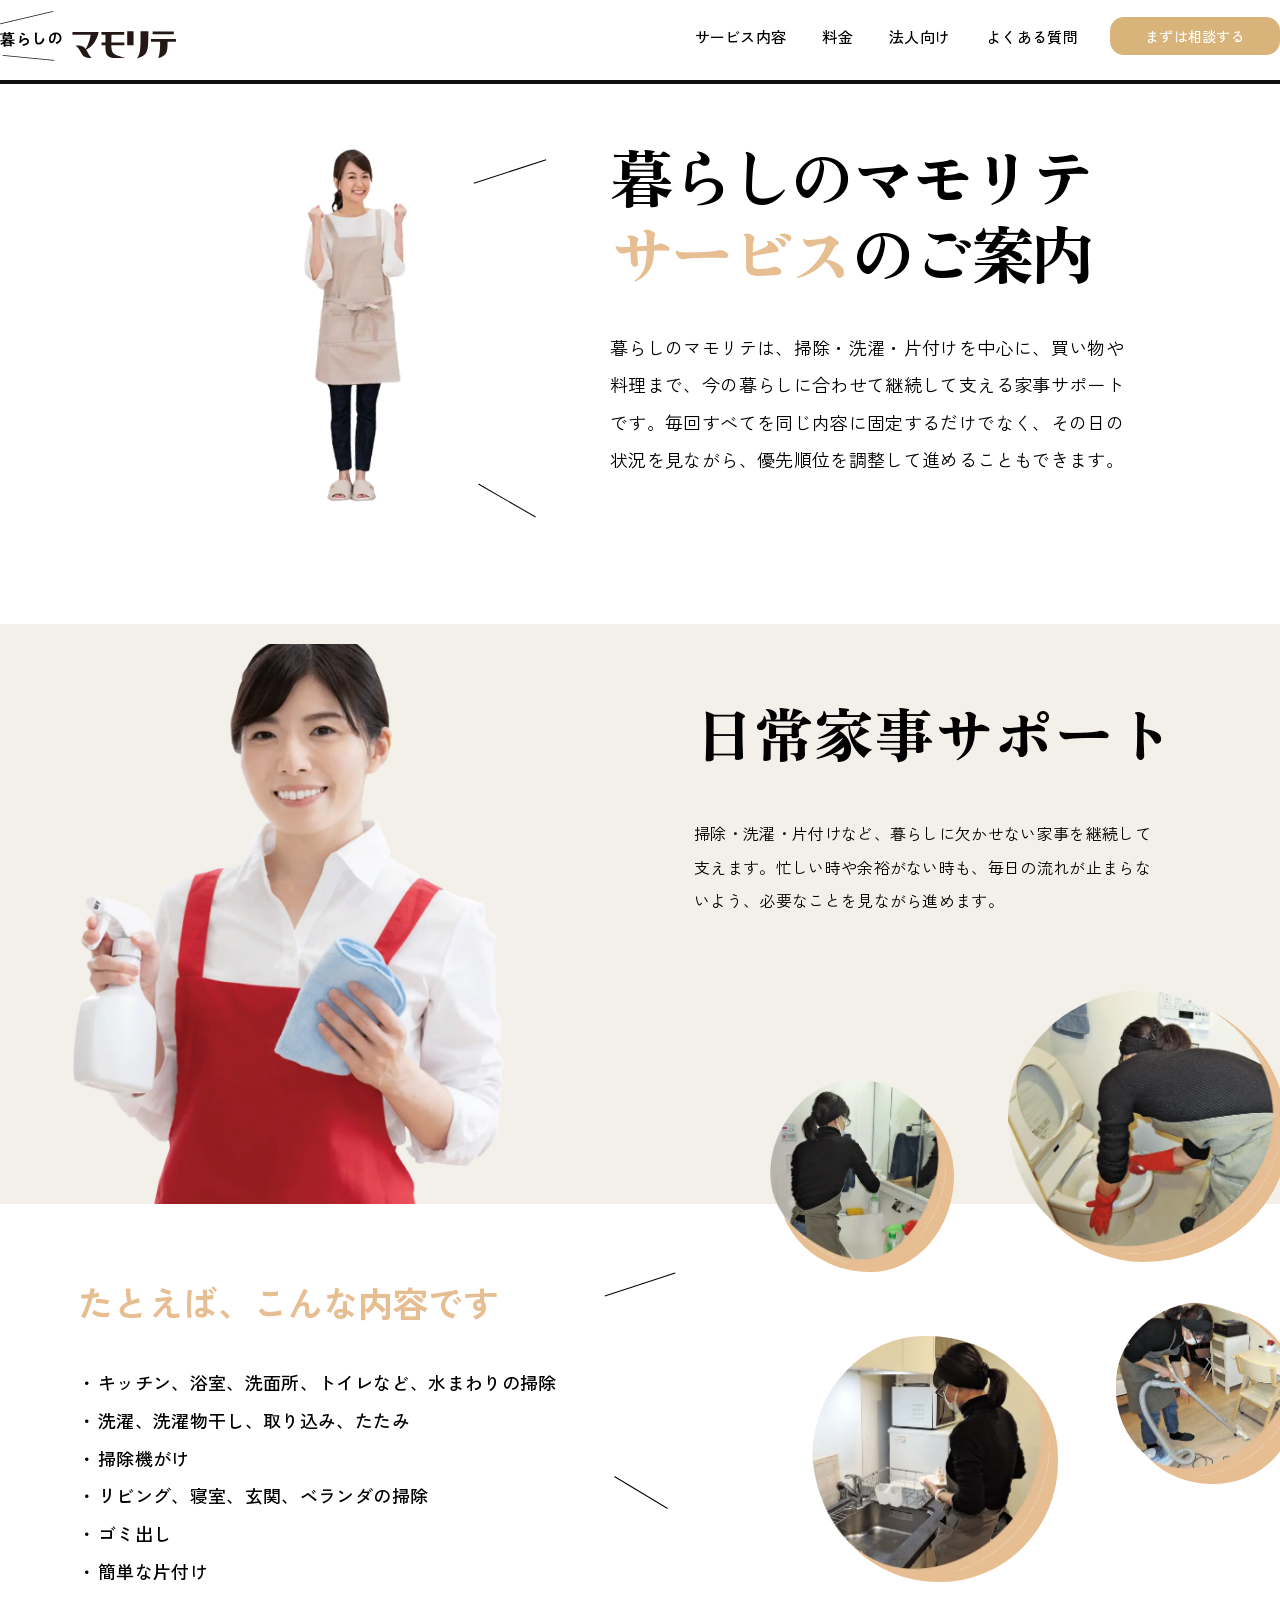
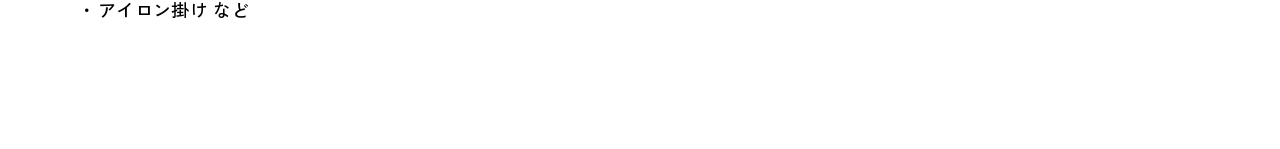
==== service.html @ 0afee7a0 "Rebuild service daily support block" ====
<!DOCTYPE html>
<html lang="ja">
<head>
  <meta charset="UTF-8" />
  <meta name="viewport" content="width=device-width, initial-scale=1.0" />
  <meta name="theme-color" content="#ffffff" />
  <title>サービス内容｜暮らしのマモリテ</title>
  <link rel="preconnect" href="https://fonts.googleapis.com">
  <link rel="preconnect" href="https://fonts.gstatic.com" crossorigin>
  <link href="https://fonts.googleapis.com/css2?family=Caveat:wght@400;500;600&family=Zen+Antique&family=Zen+Kaku+Gothic+New:wght@400;500;700&display=swap" rel="stylesheet">
  <link rel="stylesheet" href="style.css" />
</head>
<body>
  <header class="site-header">
    <div class="site-header__inner">
      <a class="site-header__logo" href="/" aria-label="暮らしのマモリテ トップへ">
        <img src="logo-mamorite.svg" alt="暮らしのマモリテ">
      </a>

      <nav class="site-header__nav" aria-label="グローバルナビゲーション">
        <a href="/#service">サービス内容</a>
        <!-- トップページ側で料金のリンク先は #price ですが、対応する id は未確定です。 -->
        <a href="/#price">料金</a>
        <a href="/#business">法人向け</a>
        <a href="/#faq">よくある質問</a>
      </nav>

      <a class="site-header__cta" href="/#contact">まずは相談する</a>
    </div>
  </header>

  <section class="service-page-hero-section" aria-labelledby="service-page-hero-title">
    <div class="service-page-hero-stage">

      <img
        class="service-page-hero-staff"
        src="assets/images/service/service-hero-staff.webp"
        alt=""
        aria-hidden="true"
      >

      <span
        class="service-page-hero-deco service-page-hero-deco-top"
        aria-hidden="true"
      ></span>

      <div class="service-page-hero-copy">
        <h1 class="service-page-hero-title" id="service-page-hero-title">
          <span>暮らしのマモリテ</span>
          <span>
            <em>サービス</em><b>のご案内</b>
          </span>
        </h1>

        <p class="service-page-hero-text">
          暮らしのマモリテは、掃除・洗濯・片付けを中心に、買い物や料理まで、今の暮らしに合わせて継続して支える家事サポートです。毎回すべてを同じ内容に固定するだけでなく、その日の状況を見ながら、優先順位を調整して進めることもできます。
        </p>
      </div>

      <span
        class="service-page-hero-deco service-page-hero-deco-bottom"
        aria-hidden="true"
      ></span>

    </div>
  </section>

  <main>
    <section class="service-daily-section" aria-labelledby="service-daily-title">
      <div class="service-daily-stage">

        <div class="service-daily-band" aria-hidden="true"></div>

        <div class="service-daily-staff-wrap">
          <img
            class="service-daily-staff"
            src="assets/images/service/service-daily-staff.webp"
            alt=""
            aria-hidden="true"
          >
        </div>

        <div class="service-daily-copy">
          <h2 class="service-daily-title" id="service-daily-title">
            日常家事サポート
          </h2>

          <p class="service-daily-text">
            掃除・洗濯・片付けなど、暮らしに欠かせない家事を継続して<br>
            支えます。忙しい時や余裕がない時も、毎日の流れが止まらな<br>
            いよう、必要なことを見ながら進めます。
          </p>
        </div>

        <figure class="service-daily-shot service-daily-shot-wash">
          <img
            src="assets/images/service/service-daily-sub-wash.webp"
            alt=""
            aria-hidden="true"
          >
        </figure>

        <figure class="service-daily-shot service-daily-shot-toilet">
          <img
            src="assets/images/service/service-daily-sub-toilet.webp"
            alt=""
            aria-hidden="true"
          >
        </figure>

        <div class="service-daily-list-area">
          <h3 class="service-daily-subtitle">
            たとえば、こんな内容です
          </h3>

          <ul class="service-daily-list">
            <li>キッチン、浴室、洗面所、トイレなど、水まわりの掃除</li>
            <li>洗濯、洗濯物干し、取り込み、たたみ</li>
            <li>掃除機がけ</li>
            <li>リビング、寝室、玄関、ベランダの掃除</li>
            <li>ゴミ出し</li>
            <li>簡単な片付け</li>
            <li>アイロン掛け など</li>
          </ul>
        </div>

        <span
          class="service-daily-deco service-daily-deco-upper"
          aria-hidden="true"
        ></span>

        <span
          class="service-daily-deco service-daily-deco-lower"
          aria-hidden="true"
        ></span>

        <figure class="service-daily-shot service-daily-shot-kitchen">
          <img
            src="assets/images/service/service-daily-sub-kitchen.webp"
            alt=""
            aria-hidden="true"
          >
        </figure>

        <figure class="service-daily-shot service-daily-shot-cleaner">
          <img
            src="assets/images/service/service-daily-sub-cleaner.webp"
            alt=""
            aria-hidden="true"
          >
        </figure>

      </div>
    </section>
  </main>
</body>
</html>
---- style.css ----
@import url('https://fonts.googleapis.com/css2?family=Zen+Antique&display=swap');

/* =========================================================
   Header + First View
   暮らしのマモリテ / PC版基準
========================================================= */

/* 共通 */
:root {
  --color-black: #111111;
  --color-bg: #f7f7f4;
  --color-beige: #d8b47b;
  --color-beige-soft: rgba(216, 180, 123, 0.12);
  --content-max: 1440px;
  --black: var(--color-black);
  --beige: #c3b091;
  --beige-deep: #b9a583;
  --white: #ffffff;
  --off: var(--color-bg);
  --line: #d9d2c6;
  --container: 1100px;
  --hero-container: var(--content-max);
}

html {
  scroll-behavior: smooth;
}

* { box-sizing: border-box; }

body {
  margin: 0;
  color: var(--color-black);
  background: var(--color-bg);
  font-family:
    "Hiragino Kaku Gothic ProN",
    "Yu Gothic",
    "YuGothic",
    "Noto Sans JP",
    sans-serif;
  line-height: 1.8;
}

a { color: inherit; text-decoration: none; }
img { max-width: 100%; display: block; }

.container,
.header-inner {
  width: min(var(--container), calc(100% - 56px));
  margin-inline: auto;
}

.section {
  background: var(--white);
  padding: clamp(84px, 9vw, 138px) 0;
}
.bg-beige { background: var(--beige); }
.bg-beige-darker { background: var(--beige-deep); }
.bg-black { background: var(--black); color: var(--white); }

/* 見出し系 */
.hero__title,
.section-title,
h1,
h2,
h3 {
  font-family: "Zen Antique", serif;
  font-weight: 400;
}

.button {
  display: inline-flex;
  align-items: center;
  justify-content: center;
  min-height: 48px;
  padding: 0 24px;
  border-radius: 14px;
  border: 1px solid var(--black);
  font-weight: 700;
  font-size: 14px;
  letter-spacing: 0.02em;
  background: var(--black);
  color: var(--white);
}
.button.secondary { background: var(--white); color: var(--black); }
.nav-cta {
  width: 160px;
  min-height: 44px;
  height: 44px;
  padding: 0 28px;
  border-color: var(--beige);
  border-radius: 14px;
  background: var(--beige);
  color: var(--white);
  font-weight: 700;
}

/* =========================================================
   Header
========================================================= */

.site-header {
  width: 100%;
  height: 84px;
  background: #fff;
  position: relative;
  z-index: 10;
}

.site-header__inner {
  width: 100%;
  max-width: 1280px;
  height: 84px;
  margin: 0 auto;
  padding: 0;
  box-sizing: border-box;
  display: flex;
  align-items: center;
  justify-content: space-between;
}

.site-header__logo {
  display: flex;
  align-items: center;
  flex-shrink: 0;
  width: 214px;
  height: 54px;
  text-decoration: none;
}

.site-header__logo img {
  display: block;
  width: 214px;
  height: auto;
  object-fit: contain;
}

.site-header__nav {
  display: flex;
  align-items: center;
  gap: 38px;
  margin-left: auto;
  margin-right: 32px;
}

.site-header__nav a {
  color: #111;
  text-decoration: none;
  font-family: "Zen Kaku Gothic New", "Noto Sans JP", sans-serif;
  font-size: 15px;
  line-height: 1;
  font-weight: 700;
  letter-spacing: 0.04em;
  white-space: nowrap;
}

.site-header__cta {
  width: 160px;
  height: 40px;
  border-radius: 16px;
  background: #E8BD8B;
  color: #fff;
  display: flex;
  align-items: center;
  justify-content: center;
  text-decoration: none;
  font-family: "Zen Kaku Gothic New", "Noto Sans JP", sans-serif;
  font-size: 15px;
  line-height: 1;
  font-weight: 700;
  letter-spacing: 0.04em;
  white-space: nowrap;
  flex-shrink: 0;
}

@media (max-width: 899px) {
  .site-header {
    height: 72px;
  }

  .site-header__inner {
    height: 72px;
    padding: 0 20px;
  }

  .site-header__logo {
    width: 180px;
    height: 46px;
  }

  .site-header__logo img {
    width: 180px;
  }

  .site-header__nav {
    display: none;
  }
}

/* =========================================================
   Hero
========================================================= */

.hero {
  width: 100%;
  background: var(--color-bg);
  overflow: hidden;
}

.hero__inner {
  position: relative;
  width: 100%;
  max-width: var(--content-max);
  min-height: 884px;
  margin: 0 auto;
  padding: 58px 80px 70px;
  box-sizing: border-box;
}

/* 左側 */
.hero__content {
  position: relative;
  z-index: 2;
  width: 520px;
}

/* 大見出し */
.hero__title {
  position: relative;
  margin: 0;
  font-size: 72px;
  line-height: 1.08;
  letter-spacing: -0.055em;
  color: var(--color-black);
}

.hero__title span {
  display: block;
}

.hero__title .is-accent {
  color: var(--color-beige);
}

/* 見出し右側の斜め線 */
.hero__title::after {
  content: "";
  position: absolute;
  top: 76px;
  left: 435px;
  width: 78px;
  height: 1.5px;
  background: var(--color-black);
  transform: rotate(-17deg);
  transform-origin: left center;
}

/* 本文 */
.hero__lead {
  width: 440px;
  margin: 42px 0 0;
  font-size: 16px;
  line-height: 2.1;
  letter-spacing: 0.06em;
  font-weight: 500;
}

/* CTA */
.hero__actions {
  display: flex;
  align-items: center;
  gap: 16px;
  margin-top: 30px;
}

.hero__button {
  height: 54px;
  border-radius: 15px;
  padding: 0 30px;
  box-sizing: border-box;
  text-decoration: none;
  display: inline-flex;
  align-items: center;
  justify-content: center;
  font-size: 15px;
  font-weight: 700;
  letter-spacing: 0.04em;
  line-height: 1;
  white-space: nowrap;
}

.hero__button--primary {
  min-width: 160px;
  color: #ffffff;
  background: var(--color-beige);
  border: 2px solid var(--color-beige);
}

.hero__button--secondary {
  min-width: 142px;
  color: var(--color-beige);
  background: transparent;
  border: 2px solid var(--color-beige);
}

/* 対応エリア */
.hero__area {
  width: 420px;
  min-height: 132px;
  margin-top: 58px;
  padding: 26px 28px;
  box-sizing: border-box;
  border-radius: 13px;
  background: var(--color-beige-soft);
  display: flex;
  align-items: center;
  gap: 26px;
}

.hero__area-icon {
  flex: 0 0 auto;
}

.hero__area-icon img {
  display: block;
  width: 64px;
  height: 64px;
  object-fit: contain;
}

.hero__area-text {
  margin: 0;
  font-size: 15px;
  line-height: 1.95;
  letter-spacing: 0.05em;
  font-weight: 500;
}

/* 右側コラージュ */
.hero__visual {
  position: absolute;
  z-index: 1;
  top: 54px;
  right: -4px;
  width: 790px;
  pointer-events: none;
}

.hero__visual img {
  display: block;
  width: 100%;
  height: auto;
  object-fit: contain;
}

/* =========================================================
   Responsive rough adjustment
   現時点では崩れ防止用の最低限
========================================================= */

@media (max-width: 1180px) {
  .site-header__inner {
    padding: 0 48px;
  }

  .hero__inner {
    padding-left: 56px;
    padding-right: 56px;
  }

  .hero__title {
    font-size: 64px;
  }

  .hero__visual {
    width: 700px;
    right: -80px;
  }
}

@media (max-width: 900px) {
  .site-header__inner {
    height: 72px;
    padding: 0 24px;
  }

  .site-header__logo img {
    width: 150px;
  }

  .site-header__nav {
    display: none;
  }

  .site-header__cta {
    width: 142px;
    height: 40px;
    border-radius: 12px;
    font-size: 13px;
  }

  .hero__inner {
    min-height: auto;
    padding: 44px 24px 56px;
  }

  .hero__content {
    width: 100%;
  }

  .hero__title {
    font-size: 48px;
    line-height: 1.15;
    letter-spacing: -0.04em;
  }

  .hero__title::after {
    display: none;
  }

  .hero__lead {
    width: 100%;
    margin-top: 28px;
    font-size: 15px;
    line-height: 2;
  }

  .hero__actions {
    margin-top: 26px;
  }

  .hero__button {
    height: 50px;
    font-size: 14px;
    padding: 0 22px;
  }

  .hero__area {
    width: 100%;
    margin-top: 40px;
  }

  .hero__visual {
    position: relative;
    top: auto;
    right: auto;
    width: 112%;
    margin: 36px 0 0 -6%;
  }
}

.hero-actions {
  display: flex;
  gap: 16px;
  flex-wrap: nowrap;
  margin-top: 46px;
}


.section-title {
  display: flex;
  align-items: center;
  justify-content: center;
  gap: 12px;
  margin-bottom: clamp(34px, 5vw, 56px);
  text-align: center;
}
.section-title h2 {
  margin: 0;
  font-size: clamp(36px, 5vw, 54px);
  line-height: 1.3;
  font-weight: 900;
  letter-spacing: -0.03em;
}
.section-title img { width: 42px; height: 42px; object-fit: contain; }
.bg-black .section-title h2 { color: var(--beige); }

.card-grid { list-style: none; margin: 0; padding: 0; display: grid; gap: 16px; }
.card-grid li {
  border: 1px solid #2b2b2b;
  background: #fff;
  border-radius: 12px;
  box-shadow: 0 3px 0 rgba(0, 0, 0, 0.12);
  padding: 14px 16px;
  font-size: 14px;
  line-height: 1.7;
}

/* =========================================================
   Onayami block
========================================================= */

.onayami-section {
  position: relative;
  width: 100%;
  height: 560px;
  background: #e6be91;
  overflow: hidden;
  box-sizing: border-box;
}

.onayami-stage {
  position: relative;
  width: 1440px;
  height: 560px;
  margin: 0 auto;
  box-sizing: border-box;
}

.onayami-title {
  position: absolute;
  left: 50%;
  top: 116px;
  transform: translateX(-50%);
  width: 430px;
  margin: 0;
  padding: 0;
  color: #ffffff;
  font-family: "Zen Antique", serif;
  font-size: 48px;
  line-height: 1.45;
  letter-spacing: -0.02em;
  font-weight: 400;
  text-align: center;
  z-index: 2;
}

.onayami-title span {
  display: block;
  white-space: nowrap;
}

.onayami-icon {
  position: absolute;
  left: 50%;
  top: 315px;
  transform: translateX(-50%);
  width: 80px;
  height: 80px;
  object-fit: contain;
  display: block;
  z-index: 2;
}

.onayami-card {
  position: absolute;
  background: #ffffff;
  border-radius: 14px;
  box-shadow: 9px 8px 0 #000000;
  box-sizing: border-box;
  padding: 18px 24px;
  display: flex;
  align-items: center;
  color: #000000;
  font-family: "Zen Kaku Gothic New", "Noto Sans JP", sans-serif;
  font-size: 16px;
  line-height: 2;
  letter-spacing: 0.02em;
  font-weight: 400;
  z-index: 3;
}

.onayami-card p {
  margin: 0;
  padding: 0;
}

.onayami-card p span {
  color: #e6be91;
  font-weight: 700;
}

.onayami-card-01 { left: 104px; top: 64px; width: 307px; height: 99px; }
.onayami-card-02 { left: 96px; top: 204px; width: 288px; height: 98px; }
.onayami-card-03 { left: 80px; top: 334px; width: 330px; height: 98px; }
.onayami-card-04 { left: 1024px; top: 48px; width: 328px; height: 99px; }
.onayami-card-05 { left: 1020px; top: 180px; width: 309px; height: 98px; }
.onayami-card-06 { left: 1048px; top: 318px; width: 290px; height: 99px; }

.onayami-bottom-copy {
  position: absolute;
  left: 452px;
  top: 480px;
  width: 536px;
  height: 36px;
  display: flex;
  align-items: center;
  justify-content: center;
  gap: 24px;
  color: #000000;
  font-family: "Zen Kaku Gothic New", "Noto Sans JP", sans-serif;
  font-size: 15px;
  line-height: 1;
  letter-spacing: 0.02em;
  font-weight: 400;
  white-space: nowrap;
  z-index: 2;
}

.onayami-bottom-copy p {
  margin: 0;
  padding: 0;
}

.onayami-slash {
  display: block;
  width: 1px;
  height: 38px;
  background: #000000;
  transform-origin: center;
  flex-shrink: 0;
}

.onayami-slash-left { transform: rotate(-27deg); }
.onayami-slash-right { transform: rotate(27deg); }

.onayami-cta {
  position: absolute;
  left: 1024px;
  top: 465px;
  width: 161px;
  height: 55px;
  border-radius: 14px;
  background: #000000;
  color: #ffffff;
  display: inline-flex;
  align-items: center;
  justify-content: center;
  box-sizing: border-box;
  text-decoration: none;
  font-family: "Zen Kaku Gothic New", "Noto Sans JP", sans-serif;
  font-size: 16px;
  line-height: 1;
  font-weight: 500;
  letter-spacing: 0.02em;
  white-space: nowrap;
  z-index: 3;
}

@media (max-width: 1439px) and (min-width: 769px) {
  .onayami-section {
    height: calc(560px * (100vw / 1440));
  }

  .onayami-stage {
    transform: scale(calc(100vw / 1440));
    transform-origin: top center;
  }
}

@media (max-width: 768px) {
  .onayami-section {
    height: auto;
  }
}

/* =========================================
   できることブロック
========================================= */

.dekiru-section {
  position: relative;
  width: 100%;
  height: 2500px;
  background: #ffffff;
  overflow: hidden;
  box-sizing: border-box;
}

.dekiru-stage {
  position: relative;
  width: 1440px;
  height: 2500px;
  margin: 0 auto;
  box-sizing: border-box;
}

.dekiru-title,
.dekiru-intro-text,
.dekiru-item-title,
.dekiru-item-text,
.dekiru-num,
.dekiru-line {
  color: #000000;
}

.dekiru-line { position: absolute; display: block; height: 1px; background: #000000; }
.dekiru-num,
.dekiru-corporate-num { font-family: "Caveat", cursive; font-size: 36px; line-height: 1; font-weight: 400; letter-spacing: -0.02em; }
.dekiru-item-title,
.dekiru-corporate-title { margin: 0; font-family: "Zen Kaku Gothic New", "Noto Sans JP", sans-serif; font-weight: 700; letter-spacing: -0.05em; }
.dekiru-item-title span,
.dekiru-corporate-title span { display: block; white-space: nowrap; }
.dekiru-item-text,
.dekiru-intro-text,
.dekiru-corporate-text { margin: 0; font-family: "Zen Kaku Gothic New", "Noto Sans JP", sans-serif; font-weight: 400; letter-spacing: 0.02em; }
.dekiru-photo { position: absolute; display: block; height: auto; max-width: none; }

.dekiru-title { position: absolute; left: 80px; top: 76px; width: 380px; margin: 0; padding: 0; color: #000000; font-family: "Zen Antique", serif; font-size: 48px; line-height: 1.28; letter-spacing: -0.04em; font-weight: 400; text-align: left; }
.dekiru-title span { display: block; white-space: nowrap; }
.dekiru-intro-text { position: absolute; left: 742px; top: 92px; width: 560px; color: #000000; font-size: 16px; line-height: 2.0; }
.dekiru-icon { position: absolute; left: 258px; top: 284px; width: 74px; height: 74px; object-fit: contain; display: block; }

.dekiru-item-01 { position: absolute; left: 0; top: 0; width: 1440px; height: 820px; }
.dekiru-line-01 { left: 0; top: 540px; width: 66px; }
.dekiru-item-01 .dekiru-num { position: absolute; left: 78px; top: 522px; color: #000000; }
.dekiru-copy-01 { position: absolute; left: 172px; top: 604px; width: 420px; }
.dekiru-item-title-01 { color: #000000; font-size: 36px; line-height: 1.15; white-space: nowrap; }
.dekiru-copy-01 .dekiru-item-text { margin-top: 28px; width: 350px; color: #000000; font-size: 15px; line-height: 1.9; }
.dekiru-photo-01 { left: 744px; top: 386px; width: 592px; }

.dekiru-item-02 { position: absolute; left: 0; top: 0; width: 1440px; height: 1500px; }
.dekiru-photo-02 { left: 80px; top: 1000px; width: 590px; }
.dekiru-copy-02 { position: absolute; left: 824px; top: 1138px; width: 420px; }
.dekiru-item-title-02 { color: #000000; font-size: 36px; line-height: 1.18; }
.dekiru-copy-02 .dekiru-item-text { margin-top: 30px; width: 390px; color: #000000; font-size: 15px; line-height: 1.9; }
.dekiru-num-02 { position: absolute; left: 1298px; top: 1110px; color: #000000; }
.dekiru-line-02 { left: 1360px; top: 1130px; width: 72px; }

.dekiru-item-03 { position: absolute; left: 0; top: 0; width: 1440px; height: 2150px; }
.dekiru-line-03 { left: 0; top: 1740px; width: 66px; }
.dekiru-num-03 { position: absolute; left: 78px; top: 1722px; color: #000000; }
.dekiru-copy-03 { position: absolute; left: 172px; top: 1810px; width: 430px; }
.dekiru-item-title-03 { color: #000000; font-size: 36px; line-height: 1.18; }
.dekiru-copy-03 .dekiru-item-text { margin-top: 30px; width: 380px; color: #000000; font-size: 15px; line-height: 1.9; }
.dekiru-photo-03 { left: 742px; top: 1640px; width: 596px; }

.dekiru-corporate { position: absolute; left: 80px; top: 2288px; width: 1280px; height: 166px; background: #e6be91; box-sizing: border-box; }
.dekiru-corporate-num { position: absolute; left: 32px; top: 62px; color: #000000; font-family: "Caveat", cursive; font-size: 36px; line-height: 1; font-weight: 400; }
.dekiru-corporate-slash { position: absolute; width: 70px; height: 1px; background: #000000; transform-origin: center; }
.dekiru-corporate-slash-1 { left: 86px; top: 50px; transform: rotate(-18deg); }
.dekiru-corporate-slash-2 { left: 86px; top: 104px; transform: rotate(29deg); }
.dekiru-corporate-title { position: absolute; left: 206px; top: 44px; width: 390px; margin: 0; color: #000000; font-family: "Zen Kaku Gothic New", "Noto Sans JP", sans-serif; font-size: 36px; font-weight: 700; line-height: 1.18; letter-spacing: -0.05em; }
.dekiru-corporate-text { position: absolute; left: 620px; top: 40px; width: 590px; margin: 0; color: #000000; font-family: "Zen Kaku Gothic New", "Noto Sans JP", sans-serif; font-size: 15px; line-height: 2.0; letter-spacing: 0.02em; font-weight: 400; }

@media (max-width: 1439px) and (min-width: 769px) {
  .dekiru-section { height: calc(2500px * (100vw / 1440)); }
  .dekiru-stage { transform: scale(calc(100vw / 1440)); transform-origin: top center; }
}


/* =========================================================
   Feature Section (暮らしのマモリテの特徴)
========================================================= */
.feature-section {
  position: relative;
  width: 100%;
  height: 560px;
  background: #1a1a1a;
  overflow: hidden;
  box-sizing: border-box;
}

.feature-stage {
  position: relative;
  width: 1440px;
  height: 560px;
  margin: 0 auto;
  box-sizing: border-box;
}

.feature-heading {
  position: absolute;
  left: 0;
  top: 54px;
  width: 1440px;
  height: 88px;
  display: flex;
  align-items: center;
  justify-content: center;
  gap: 38px;
}

.feature-title {
  margin: 0;
  padding: 0;
  color: #e6be91;
  font-family: "Zen Antique", serif;
  font-size: 46px;
  line-height: 1;
  letter-spacing: -0.03em;
  font-weight: 400;
  white-space: nowrap;
}

.feature-icon {
  width: 80px;
  height: 80px;
  object-fit: contain;
  display: block;
  flex-shrink: 0;
}

.feature-card {
  position: absolute;
  width: 392px;
  height: 273px;
  background: #ffffff;
  border-radius: 14px;
  box-shadow: 8px 8px 0 #e6be91;
  box-sizing: border-box;
  padding: 0;
}

.feature-card-01 { left: 80px; top: 247px; }
.feature-card-02 { left: 520px; top: 247px; }
.feature-card-03 { left: 960px; top: 247px; }

.feature-num-wrap {
  position: absolute;
  left: 0;
  top: -58px;
  width: 392px;
  height: 42px;
  display: flex;
  align-items: center;
  justify-content: center;
  gap: 24px;
  color: #e6be91;
}

.feature-num {
  display: inline-block;
  color: #e6be91;
  font-family: "Caveat", cursive;
  font-size: 34px;
  line-height: 1;
  font-weight: 500;
  letter-spacing: -0.02em;
}

.feature-slash {
  display: block;
  width: 1px;
  height: 34px;
  background: #e6be91;
  transform-origin: center;
  flex-shrink: 0;
}

.feature-slash-left { transform: rotate(-25deg); }
.feature-slash-right { transform: rotate(25deg); }

.feature-card-title {
  position: absolute;
  left: 38px;
  top: 34px;
  width: 316px;
  margin: 0;
  padding: 0;
  color: #e6be91;
  font-family: "Zen Kaku Gothic New", "Noto Sans JP", sans-serif;
  font-size: 32px;
  line-height: 1.42;
  letter-spacing: -0.04em;
  font-weight: 700;
  text-align: center;
}

.feature-card-title span {
  display: block;
  white-space: nowrap;
}

.feature-card-text {
  position: absolute;
  left: 26px;
  top: 158px;
  width: 340px;
  margin: 0;
  padding: 0;
  color: #000000;
  font-family: "Zen Kaku Gothic New", "Noto Sans JP", sans-serif;
  font-size: 15px;
  line-height: 2;
  letter-spacing: 0.02em;
  font-weight: 400;
  text-align: left;
}

@media (max-width: 1439px) and (min-width: 769px) {
  .feature-section {
    height: calc(560px * (100vw / 1440));
  }

  .feature-stage {
    transform: scale(calc(100vw / 1440));
    transform-origin: top center;
  }
}


/* こんな方に向いています */
.muiteiru-section {
  position: relative;
  width: 100%;
  height: 570px;
  background: #ffffff;
  overflow: hidden;
  box-sizing: border-box;
}

.muiteiru-stage {
  position: relative;
  width: 1440px;
  height: 570px;
  margin: 0 auto;
  box-sizing: border-box;
}

.muiteiru-title {
  position: absolute;
  left: 50%;
  top: 105px;
  transform: translateX(-50%);
  width: 330px;
  margin: 0;
  padding: 0;
  color: #e6be91;
  font-family: "Zen Antique", serif;
  font-size: 48px;
  line-height: 1.38;
  letter-spacing: -0.03em;
  font-weight: 400;
  text-align: center;
  z-index: 2;
}

.muiteiru-title span {
  display: block;
  white-space: nowrap;
}

.muiteiru-icon {
  position: absolute;
  left: 50%;
  top: 301px;
  transform: translateX(-50%);
  width: 80px;
  height: 80px;
  object-fit: contain;
  display: block;
  z-index: 2;
}

.muiteiru-card {
  position: absolute;
  background: #f3efe9;
  border-radius: 14px;
  box-shadow: 9px 8px 0 #000000;
  box-sizing: border-box;
  padding: 16px 22px;
  display: flex;
  align-items: center;
  color: #000000;
  font-family: "Zen Kaku Gothic New", "Noto Sans JP", sans-serif;
  font-size: 16px;
  line-height: 1.95;
  letter-spacing: 0.02em;
  font-weight: 400;
  z-index: 3;
}

.muiteiru-card p { margin: 0; padding: 0; }

.muiteiru-card p span {
  color: #e6be91;
  font-weight: 700;
}

.muiteiru-card-01 { left: 103px; top: 49px; width: 345px; height: 98px; }
.muiteiru-card-02 { left: 96px; top: 186px; width: 332px; height: 99px; }
.muiteiru-card-03 { left: 80px; top: 320px; width: 371px; height: 96px; }
.muiteiru-card-04 { left: 983px; top: 80px; width: 366px; height: 98px; }
.muiteiru-card-05 { left: 979px; top: 210px; width: 349px; height: 99px; }

.muiteiru-bottom-copy {
  position: absolute;
  left: 368px;
  top: 447px;
  width: 704px;
  height: 90px;
  display: flex;
  align-items: flex-start;
  justify-content: center;
  gap: 24px;
  color: #000000;
  font-family: "Zen Kaku Gothic New", "Noto Sans JP", sans-serif;
  font-size: 16px;
  line-height: 2.1;
  letter-spacing: 0.02em;
  font-weight: 400;
  z-index: 2;
}

.muiteiru-bottom-copy p {
  width: 628px;
  margin: 0;
  padding: 0;
  text-align: left;
}

.muiteiru-slash {
  display: block;
  width: 1px;
  height: 66px;
  background: #000000;
  transform-origin: center;
  flex-shrink: 0;
  margin-top: 10px;
}

.muiteiru-slash-left { transform: rotate(-25deg); }
.muiteiru-slash-right { transform: rotate(25deg); }

.muiteiru-cta {
  position: absolute;
  left: 1097px;
  top: 473px;
  width: 161px;
  height: 57px;
  border-radius: 16px;
  background: #e6be91;
  color: #ffffff;
  display: inline-flex;
  align-items: center;
  justify-content: center;
  box-sizing: border-box;
  text-decoration: none;
  font-family: "Zen Kaku Gothic New", "Noto Sans JP", sans-serif;
  font-size: 16px;
  line-height: 1;
  font-weight: 500;
  letter-spacing: 0.02em;
  white-space: nowrap;
  z-index: 3;
}

@media (max-width: 1439px) and (min-width: 769px) {
  .muiteiru-section {
    height: calc(570px * (100vw / 1440));
  }

  .muiteiru-stage {
    transform: scale(calc(100vw / 1440));
    transform-origin: top center;
  }
}


.script-no,
.script-q {
  margin: 0 0 10px;
  font-family: "Nanum Brush Script", cursive;
  line-height: 1;
}

.script-no { font-size: 42px; }

h3 {
  margin: 0 0 12px;
  font-size: clamp(28px, 3vw, 38px);
  line-height: 1.45;
  letter-spacing: -0.02em;
}

.feature-grid p,
.contact-box p { margin: 0; font-size: 14px; color: #2c2c2c; }


.feature-grid { grid-template-columns: repeat(3, minmax(0, 1fr)); gap: 18px; }
.feature-grid article {
  background: #f8f6f1;
  border: 1px solid #cbc1b2;
  border-radius: 12px;
  padding: 22px 18px;
}
.feature-grid .script-no { color: #8f7a56; }
.feature-grid h3 { font-size: 36px; color: #131313; }


.contact-box {
  border: 2px solid #1e1e1e;
  border-radius: 14px;
  background: #fff;
  padding: clamp(24px, 4vw, 50px);
}
.contact-list {
  margin: 24px 0;
  border-top: 1px solid #1f1f1f;
  border-bottom: 1px solid #1f1f1f;
}
.contact-list p {
  margin: 0;
  padding: 14px 0;
  border-top: 1px solid var(--line);
  display: grid;
  grid-template-columns: 120px 1fr;
  gap: 12px;
}
.contact-list p:first-child { border-top: 0; }
.contact-list span { font-weight: 700; color: #1d1d1d; }

.footer {
  background: var(--white);
  border-top: 1px solid #ddd;
  padding: 34px 0;
}
.footer-inner {
  display: flex;
  justify-content: center;
  flex-wrap: wrap;
  gap: 10px 20px;
  font-size: 13px;
}


@media (max-width: 930px) {
  .header-inner {
    width: calc(100% - 48px);
    gap: 24px;
  }
  .nav a:not(.nav-cta) { display: none; }
  .feature-grid { grid-template-columns: 1fr; }
}

@media (max-width: 767px) {
  .container,
  .header-inner { width: min(var(--container), calc(100% - 28px)); }
  .header-inner {
    height: 74px;
    min-height: 74px;
    gap: 12px;
  }
  .brand-logo img { width: clamp(150px, 48vw, 180px); }
  .nav-cta {
    flex-basis: auto;
    width: auto;
    min-height: 42px;
    height: 42px;
    padding: 0 16px;
    font-size: 13px;
  }
  .section { padding: 72px 0; }
  .hero-actions {
    flex-direction: column;
    margin-top: 34px;
  }
  .button { width: 100%; }
  .section-title { justify-content: flex-start; text-align: left; }
  .contact-list p { grid-template-columns: 1fr; }
}

/* =========================================================
   Header / Hero adjustment
   2026-05-10
========================================================= */

:root {
  --color-black: #111111;
  --color-bg: #f8f7f2;
  --color-beige: #d8b47b;
  --color-beige-soft: rgba(216, 180, 123, 0.14);
  --content-max: 1440px;
}

/* 背景の白飛びを抑える */
html,
body {
  background: var(--color-bg);
}

body {
  overflow-x: hidden;
}

/* ヘッダーを上部固定。ただし fixed ではなく sticky */
.site-header {
  position: sticky;
  top: 0;
  z-index: 1000;
  background: var(--color-bg);
  border-bottom: 4px solid var(--color-black);
}

/* ヘッダー内部 */
.site-header__inner {
  max-width: var(--content-max);
  height: 82px;
  margin: 0 auto;
  padding: 0 80px;
  box-sizing: border-box;
  display: flex;
  align-items: center;
}

/* ロゴ */
.site-header__logo img {
  width: 190px;
  height: auto;
  display: block;
}

/* ナビ */
.site-header__nav {
  display: flex;
  align-items: center;
  gap: 40px;
  margin-left: auto;
  margin-right: 42px;
}

.site-header__nav a {
  color: var(--color-black);
  text-decoration: none;
  font-size: 15px;
  font-weight: 700;
  letter-spacing: 0.06em;
  line-height: 1;
}

/* ヘッダーCTA */
.site-header__cta {
  width: 176px;
  height: 46px;
  border-radius: 15px;
  background: var(--color-beige);
  color: #ffffff;
  display: inline-flex;
  align-items: center;
  justify-content: center;
  text-decoration: none;
  font-size: 15px;
  font-weight: 700;
  letter-spacing: 0.04em;
}

/* =========================================================
   Hero
========================================================= */

.hero {
  background: var(--color-bg);
  overflow: hidden;
}

.hero__inner {
  position: relative;
  max-width: var(--content-max);
  min-height: 820px;
  margin: 0 auto;
  padding: 58px 80px 60px;
  box-sizing: border-box;
}

/* 左テキストエリア */
.hero__content {
  position: relative;
  z-index: 3;
  width: 520px;
}

/* 大見出し */
.hero__title {
  margin: 0;
  font-family: "Zen Antique", serif;
  font-size: 72px;
  line-height: 1.08;
  letter-spacing: -0.055em;
  font-weight: 400;
  color: var(--color-black);
}

.hero__title span {
  display: block;
}

.hero__title .is-accent {
  color: var(--color-beige);
}

/* 既存の1本線は消す */
.hero__title::after {
  display: none !important;
}

/* 見本に近い斜め線：上 */
.hero__inner::before {
  content: "";
  position: absolute;
  z-index: 2;
  top: 124px;
  left: 520px;
  width: 86px;
  height: 1.5px;
  background: var(--color-black);
  transform: rotate(-15deg);
  transform-origin: left center;
  pointer-events: none;
}

/* 見本に近い斜め線：下 */
.hero__inner::after {
  content: "";
  position: absolute;
  z-index: 2;
  top: 420px;
  left: 520px;
  width: 82px;
  height: 1.5px;
  background: var(--color-black);
  transform: rotate(24deg);
  transform-origin: left center;
  pointer-events: none;
}

/* 本文 */
.hero__lead {
  width: 440px;
  margin: 42px 0 0;
  font-size: 16px;
  line-height: 2.1;
  letter-spacing: 0.06em;
  font-weight: 500;
}

/* CTA */
.hero__actions {
  display: flex;
  align-items: center;
  gap: 16px;
  margin-top: 30px;
}

.hero__button {
  height: 54px;
  border-radius: 15px;
  padding: 0 30px;
  box-sizing: border-box;
  display: inline-flex;
  align-items: center;
  justify-content: center;
  text-decoration: none;
  font-size: 15px;
  font-weight: 700;
  letter-spacing: 0.04em;
  line-height: 1;
}

.hero__button--primary {
  min-width: 160px;
  color: #ffffff;
  background: var(--color-beige);
  border: 2px solid var(--color-beige);
}

.hero__button--secondary {
  min-width: 142px;
  color: var(--color-beige);
  background: transparent;
  border: 2px solid var(--color-beige);
}

/* 対応エリアボックス */
.hero__area {
  width: 420px;
  min-height: 132px;
  margin-top: 58px;
  padding: 26px 28px;
  box-sizing: border-box;
  border-radius: 13px;
  background: var(--color-beige-soft);
  display: flex;
  align-items: center;
  gap: 26px;
}

.hero__area-icon img {
  display: block;
  width: 64px;
  height: 64px;
  object-fit: contain;
}

.hero__area-text {
  margin: 0;
  font-size: 15px;
  line-height: 1.95;
  letter-spacing: 0.05em;
  font-weight: 500;
}

/* コラージュ画像 */
.hero__visual {
  position: absolute;
  z-index: 1;
  top: 58px;
  right: clamp(28px, 3.2vw, 56px);
  width: clamp(660px, 52vw, 760px);
  pointer-events: none;
}

.hero__visual img {
  display: block;
  width: 100%;
  height: auto;
}

/* =========================================================
   Width adjustment
========================================================= */

@media (max-width: 1320px) {
  .site-header__inner {
    padding-inline: 56px;
  }

  .hero__inner {
    padding-inline: 56px;
  }

  .hero__content {
    width: 490px;
  }

  .hero__title {
    font-size: 66px;
  }

  .hero__lead {
    width: 410px;
  }

  .hero__visual {
    width: clamp(600px, 50vw, 700px);
    right: 28px;
  }

  .hero__inner::before,
  .hero__inner::after {
    left: 500px;
  }
}

@media (max-width: 1100px) {
  .hero__inner {
    min-height: auto;
    padding-bottom: 56px;
  }

  .hero__content {
    width: 100%;
    max-width: 520px;
  }

  .hero__visual {
    position: relative;
    top: auto;
    right: auto;
    width: min(100%, 760px);
    margin: 44px auto 0;
  }

  .hero__inner::before,
  .hero__inner::after {
    display: none;
  }
}

@media (max-width: 900px) {
  .site-header__inner {
    height: 72px;
    padding-inline: 24px;
  }

  .site-header__logo img {
    width: 150px;
  }

  .site-header__nav {
    display: none;
  }

  .site-header__cta {
    width: 142px;
    height: 40px;
    border-radius: 12px;
    font-size: 13px;
  }

  .hero__inner {
    padding: 44px 24px 56px;
  }

  .hero__title {
    font-size: 48px;
    line-height: 1.15;
    letter-spacing: -0.04em;
  }

  .hero__lead {
    width: 100%;
    margin-top: 28px;
    font-size: 15px;
    line-height: 2;
  }

  .hero__actions {
    margin-top: 26px;
  }

  .hero__button {
    height: 50px;
    padding-inline: 22px;
    font-size: 14px;
  }

  .hero__area {
    width: 100%;
    margin-top: 40px;
  }

  .hero__visual {
    width: 112%;
    margin-left: -6%;
  }
}

/* =========================================================
   Header / Hero fine tuning
   2026-05-10
========================================================= */

/* 背景を見本に近い白へ戻す */
html,
body {
  background: #ffffff !important;
}

.site-header,
.hero {
  background: #ffffff !important;
}

/* ヘッダーを少し低くする */
.site-header {
  position: sticky;
  top: 0;
  z-index: 1000;
  border-bottom: 4px solid #111111;
}

/* ヘッダー内側の高さを調整 */
.site-header__inner {
  height: 72px !important;
  max-width: 1440px;
  margin: 0 auto;
  padding: 0 80px;
  box-sizing: border-box;
  display: flex;
  align-items: center;
}

/* ロゴを少しだけ控えめに */
.site-header__logo img {
  width: 176px !important;
  height: auto;
  display: block;
}

/* ナビの縦位置を中央に安定させる */
.site-header__nav {
  display: flex;
  align-items: center;
  gap: 38px;
  margin-left: auto;
  margin-right: 40px;
}

.site-header__nav a {
  font-size: 15px;
  line-height: 1;
  font-weight: 700;
  letter-spacing: 0.06em;
}

/* ヘッダーCTAを低くする */
.site-header__cta {
  width: 170px !important;
  height: 38px !important;
  border-radius: 14px !important;
  background: #d8b47b !important;
  color: #ffffff !important;
  font-size: 14px !important;
  font-weight: 700;
  letter-spacing: 0.04em;
  display: inline-flex;
  align-items: center;
  justify-content: center;
  text-decoration: none;
}

/* ファーストビュー背景も白に固定 */
.hero__inner {
  background: #ffffff;
}

/* 対応エリアボックスだけ薄いベージュにする */
.hero__area {
  background: rgba(216, 180, 123, 0.14) !important;
}

/* ファーストビューCTAは現状維持。ただし色だけ統一 */
.hero__button--primary {
  background: #d8b47b !important;
  border-color: #d8b47b !important;
  color: #ffffff !important;
}

.hero__button--secondary {
  color: #d8b47b !important;
  border-color: #d8b47b !important;
}

/* ===== Hero section (PC 1440x860 fixed artboard) ===== */
.hero-section {
  position: relative;
  width: 100%;
  height: 860px;
  background: #ffffff;
  overflow: hidden;
  box-sizing: border-box;
}

.hero-stage {
  position: relative;
  width: 1440px;
  height: 860px;
  margin: 0 auto;
  box-sizing: border-box;
}

.hero-copy {
  position: absolute;
  left: 80px;
  top: 0;
  width: 520px;
  height: 860px;
  z-index: 2;
}

.hero-title {
  position: absolute;
  left: 0;
  top: 52px;
  width: 470px;
  margin: 0;
  padding: 0;
  font-family: "Zen Antique", serif;
  font-size: 72px;
  line-height: 1.08;
  letter-spacing: -0.04em;
  font-weight: 400;
  color: #000000;
  text-align: left;
}

.hero-title-line {
  display: block;
  white-space: nowrap;
}

.hero-title-accent {
  color: #e6be91;
}

.hero-deco {
  position: absolute;
  height: 1px;
  background: #000000;
  transform-origin: center;
}

.hero-deco-top {
  left: 458px;
  top: 94px;
  width: 74px;
  transform: rotate(-15deg);
}

.hero-deco-bottom {
  left: 458px;
  top: 414px;
  width: 74px;
  transform: rotate(30deg);
}

.hero-text {
  position: absolute;
  left: 0;
  top: 326px;
  width: 430px;
  margin: 0;
  padding: 0;
  color: #000000;
  font-family: "Zen Kaku Gothic New", "Noto Sans JP", sans-serif;
  font-size: 18px;
  line-height: 2.05;
  letter-spacing: 0.02em;
  font-weight: 400;
  text-align: left;
}

.hero-section .hero-actions {
  position: absolute;
  left: 0;
  top: 508px;
  display: flex;
  align-items: center;
  gap: 16px;
  margin: 0;
  padding: 0;
}

.hero-btn {
  width: 160px;
  height: 58px;
  border-radius: 16px;
  display: inline-flex;
  align-items: center;
  justify-content: center;
  box-sizing: border-box;
  text-decoration: none;
  font-family: "Zen Kaku Gothic New", "Noto Sans JP", sans-serif;
  font-size: 16px;
  line-height: 1;
  font-weight: 500;
  letter-spacing: 0.02em;
  white-space: nowrap;
}

.hero-btn-primary {
  background: #e6be91;
  border: 2px solid #e6be91;
  color: #ffffff;
}

.hero-btn-secondary {
  background: #ffffff;
  border: 2px solid #e6be91;
  color: #e6be91;
}

.hero-area-box {
  position: absolute;
  left: 0;
  top: 636px;
  width: 388px;
  height: 160px;
  background: #f3efe9;
  border-radius: 14px;
  box-sizing: border-box;
  padding: 26px 24px;
  display: flex;
  align-items: center;
  gap: 22px;
}

.hero-area-icon {
  width: 82px;
  height: 82px;
  flex-shrink: 0;
  object-fit: contain;
  display: block;
}

.hero-area-text {
  margin: 0;
  padding: 0;
  color: #000000;
  font-family: "Zen Kaku Gothic New", "Noto Sans JP", sans-serif;
  font-size: 16px;
  line-height: 2;
  letter-spacing: 0.02em;
  font-weight: 400;
  text-align: left;
}

.hero-visual {
  position: absolute;
  left: 628px;
  top: 74px;
  width: 714px;
  height: auto;
  z-index: 1;
}

.hero-visual img {
  display: block;
  width: 714px;
  height: auto;
  max-width: none;
}

@media (max-width: 1439px) and (min-width: 769px) {
  .hero-section {
    height: calc(860px * (100vw / 1440));
  }

  .hero-stage {
    transform: scale(calc(100vw / 1440));
    transform-origin: top center;
  }
}

/* Header reconstruction override (PC first) */
.site-header {
  position: relative;
  width: 100%;
  height: 84px;
  background: #ffffff;
  box-sizing: border-box;
  z-index: 10;
}

.site-header__inner {
  width: 100%;
  max-width: 1280px;
  height: 84px;
  margin: 0 auto;
  padding: 0;
  box-sizing: border-box;
  display: flex;
  align-items: center;
}

.site-header__logo {
  display: flex;
  align-items: center;
  flex-shrink: 0;
  width: 212px;
  height: 54px;
  text-decoration: none;
}

.site-header__logo img {
  display: block;
  width: 212px;
  height: auto;
  object-fit: contain;
}

.site-header__nav {
  display: flex;
  align-items: center;
  gap: 36px;
  margin-left: auto;
  margin-right: 32px;
}

.site-header__nav a {
  color: #000000;
  text-decoration: none;
  font-family: "Zen Kaku Gothic New", "Noto Sans JP", sans-serif;
  font-size: 15px;
  line-height: 1;
  font-weight: 500;
  letter-spacing: 0.02em;
  white-space: nowrap;
}

.site-header__cta {
  width: 160px;
  height: 40px;
  border-radius: 16px;
  background: #e6be91;
  color: #ffffff;
  display: inline-flex;
  align-items: center;
  justify-content: center;
  box-sizing: border-box;
  text-decoration: none;
  font-family: "Zen Kaku Gothic New", "Noto Sans JP", sans-serif;
  font-size: 15px;
  line-height: 1;
  font-weight: 500;
  letter-spacing: 0.02em;
  white-space: nowrap;
  flex-shrink: 0;
}

@media (max-width: 900px) {
  .site-header {
    height: 72px;
  }

  .site-header__inner {
    height: 72px;
    padding: 0 20px;
  }

  .site-header__logo,
  .site-header__logo img {
    width: 180px;
  }

  .site-header__nav {
    display: none;
  }

  .site-header__cta {
    width: 138px;
    height: 38px;
    font-size: 14px;
    border-radius: 14px;
    margin-left: auto;
  }
}

/* =========================================================
   Houjin
========================================================= */
.houjin-section {
  position: relative;
  width: 100%;
  height: 730px;
  background: #ffffff;
  overflow: hidden;
  box-sizing: border-box;
}

.houjin-stage {
  position: relative;
  width: 1440px;
  height: 730px;
  margin: 0 auto;
  background: transparent;
  box-sizing: border-box;
}

.houjin-stage::before {
  content: "";
  position: absolute;
  left: 80px;
  top: 0;
  width: 1280px;
  height: 730px;
  background: #e6be91;
  z-index: 0;
}

.houjin-label {
  position: absolute;
  left: 144px;
  top: 64px;
  width: 420px;
  margin: 0;
  padding: 0;
  color: #000000;
  font-family: "Zen Antique", serif;
  font-size: 48px;
  line-height: 1;
  letter-spacing: -0.04em;
  font-weight: 400;
  white-space: nowrap;
  z-index: 2;
}

.houjin-deco {
  position: absolute;
  display: block;
  width: 76px;
  height: 1px;
  background: #000000;
  transform-origin: center;
  z-index: 2;
}

.houjin-deco-top {
  left: 720px;
  top: 78px;
  transform: rotate(-18deg);
}

.houjin-deco-bottom {
  left: 728px;
  top: 212px;
  transform: rotate(30deg);
}

.houjin-visual {
  position: absolute;
  left: 145px;
  top: 165px;
  width: 520px;
  height: auto;
  z-index: 1;
}

.houjin-visual img {
  display: block;
  width: 520px;
  height: auto;
  max-width: none;
}

.houjin-copy {
  position: absolute;
  left: 800px;
  top: 100px;
  width: 520px;
  height: 560px;
  z-index: 2;
}

.houjin-title {
  position: absolute;
  left: 0;
  top: 0;
  width: 520px;
  margin: 0;
  padding: 0;
  color: #000000;
  font-family: "Zen Kaku Gothic New", "Noto Sans JP", sans-serif;
  font-size: 40px;
  line-height: 1.35;
  letter-spacing: -0.04em;
  font-weight: 700;
  text-align: left;
}

.houjin-title span {
  display: block;
  white-space: nowrap;
}

.houjin-text {
  position: absolute;
  left: 0;
  top: 176px;
  width: 520px;
  margin: 0;
  padding: 0;
  color: #000000;
  font-family: "Zen Kaku Gothic New", "Noto Sans JP", sans-serif;
  font-size: 16px;
  line-height: 2.05;
  letter-spacing: 0.02em;
  font-weight: 400;
  text-align: left;
}

.houjin-cta {
  position: absolute;
  left: 0;
  top: 532px;
  width: 235px;
  height: 58px;
  border-radius: 14px;
  background: #ffffff;
  border: 3px solid #000000;
  color: #000000;
  display: inline-flex;
  align-items: center;
  justify-content: center;
  box-sizing: border-box;
  text-decoration: none;
  font-family: "Zen Kaku Gothic New", "Noto Sans JP", sans-serif;
  font-size: 16px;
  line-height: 1;
  font-weight: 500;
  letter-spacing: 0.02em;
  white-space: nowrap;
}

@media (max-width: 1439px) and (min-width: 769px) {
  .houjin-section {
    height: calc(730px * (100vw / 1440));
  }

  .houjin-stage {
    transform: scale(calc(100vw / 1440));
    transform-origin: top center;
  }
}


/* FAQ section */
.faq-section {
  position: relative;
  width: 100%;
  height: 800px;
  background: #ffffff;
  overflow: hidden;
  box-sizing: border-box;
}

.faq-stage {
  position: relative;
  width: 1440px;
  height: 800px;
  margin: 0 auto;
  box-sizing: border-box;
}

.faq-title {
  position: absolute;
  left: 80px;
  top: 64px;
  width: 340px;
  margin: 0;
  padding: 0;
  color: #000000;
  font-family: "Zen Antique", serif;
  font-size: 52px;
  line-height: 1;
  letter-spacing: -0.04em;
  font-weight: 400;
  white-space: nowrap;
}

.faq-icon {
  position: absolute;
  left: 178px;
  top: 168px;
  width: 80px;
  height: 80px;
  object-fit: contain;
  display: block;
}

.faq-num-wrap { position: absolute; display: flex; align-items: center; gap: 14px; height: 36px; }
.faq-num { display: inline-block; color: #000000; font-family: "Caveat", cursive; font-size: 34px; line-height: 1; font-weight: 500; letter-spacing: -0.02em; }
.faq-line { display: block; width: 72px; height: 1px; background: #000000; flex-shrink: 0; }

.faq-question {
  margin: 0;
  padding: 0;
  color: #000000;
  font-family: "Zen Kaku Gothic New", "Noto Sans JP", sans-serif;
  font-size: 30px;
  line-height: 1.45;
  letter-spacing: -0.04em;
  font-weight: 700;
  text-align: left;
}

.faq-question span { display: block; white-space: nowrap; }

.faq-answer {
  margin: 0;
  padding: 0;
  color: #000000;
  font-family: "Zen Kaku Gothic New", "Noto Sans JP", sans-serif;
  font-size: 16px;
  line-height: 2.1;
  letter-spacing: 0.02em;
  font-weight: 400;
  text-align: left;
}

.faq-item-01 { position: absolute; left: 810px; top: 132px; width: 520px; height: 200px; }
.faq-num-wrap-01 { right: 0; top: -74px; }
.faq-question-01 { width: 520px; }
.faq-item-01 .faq-answer { position: absolute; left: 0; top: 86px; width: 500px; }

.faq-item-02 { position: absolute; left: 170px; top: 398px; width: 500px; height: 240px; }
.faq-num-wrap-02 { left: -170px; top: -70px; }
.faq-question-02 { width: 500px; }
.faq-item-02 .faq-answer { position: absolute; left: 0; top: 130px; width: 520px; }

.faq-item-03 { position: absolute; left: 810px; top: 434px; width: 470px; height: 220px; }
.faq-num-wrap-03 { right: -80px; top: -70px; }
.faq-question-03 { width: 470px; }
.faq-item-03 .faq-answer { position: absolute; left: 0; top: 130px; width: 470px; }

.faq-cta {
  position: absolute;
  left: 620px;
  top: 680px;
  width: 200px;
  height: 58px;
  border-radius: 14px;
  background: #ffffff;
  border: 3px solid #e6be91;
  color: #e6be91;
  display: inline-flex;
  align-items: center;
  justify-content: center;
  box-sizing: border-box;
  text-decoration: none;
  font-family: "Zen Kaku Gothic New", "Noto Sans JP", sans-serif;
  font-size: 16px;
  line-height: 1;
  font-weight: 500;
  letter-spacing: 0.02em;
  white-space: nowrap;
}

@media (max-width: 1439px) and (min-width: 769px) {
  .faq-section { height: calc(800px * (100vw / 1440)); }
  .faq-stage { transform: scale(calc(100vw / 1440)); transform-origin: top center; }
}

/* =========================================================
   Contact section (ご相談ください) - PC faithful reconstruction
========================================================= */
.contact-section {
  position: relative;
  width: 100%;
  height: 663px;
  background: #ffffff;
  overflow: hidden;
  box-sizing: border-box;
}

.contact-stage {
  position: relative;
  width: 1280px;
  height: 663px;
  margin: 0 auto;
  background: #ffffff;
  border: 3px solid #000000;
  border-radius: 14px;
  box-sizing: border-box;
  overflow: hidden;
}

.contact-title {
  position: absolute;
  left: 395px;
  top: 62px;
  width: 510px;
  margin: 0;
  padding: 0;
  color: #000000;
  font-family: "Zen Antique", serif;
  font-size: 48px;
  line-height: 1;
  letter-spacing: -0.04em;
  font-weight: 400;
  white-space: nowrap;
  text-align: left;
}

.contact-icon {
  position: absolute;
  left: 882px;
  top: 55px;
  width: 80px;
  height: 80px;
  object-fit: contain;
  display: block;
}

.contact-lead {
  position: absolute;
  left: 305px;
  top: 184px;
  width: 670px;
  height: 64px;
  display: flex;
  align-items: flex-start;
  justify-content: center;
  gap: 28px;
  color: #000000;
  font-family: "Zen Kaku Gothic New", "Noto Sans JP", sans-serif;
  font-size: 15px;
  line-height: 2;
  letter-spacing: 0.02em;
  font-weight: 400;
  text-align: left;
}

.contact-lead p {
  width: 560px;
  margin: 0;
  padding: 0;
}

.contact-slash {
  display: block;
  width: 1px;
  height: 52px;
  background: #000000;
  transform-origin: center;
  flex-shrink: 0;
  margin-top: 2px;
}

.contact-slash-left {
  transform: rotate(-22deg);
}

.contact-slash-right {
  transform: rotate(22deg);
}

.contact-info {
  position: absolute;
  left: 240px;
  top: 308px;
  width: 800px;
  height: 190px;
  box-sizing: border-box;
}

.contact-info-row {
  position: relative;
  display: grid;
  grid-template-columns: 108px 1fr;
  column-gap: 0;
  width: 800px;
  box-sizing: border-box;
  border-bottom: 1px solid #000000;
}

.contact-info-row-mail {
  height: 48px;
}

.contact-info-row-area {
  height: 74px;
}

.contact-info-row-reply {
  height: 68px;
  border-bottom: none;
}

.contact-info-label {
  color: #000000;
  font-family: "Zen Kaku Gothic New", "Noto Sans JP", sans-serif;
  font-size: 17px;
  line-height: 1.6;
  letter-spacing: 0.02em;
  font-weight: 700;
  display: flex;
  align-items: flex-start;
  padding-top: 0;
}

.contact-info-body {
  color: #000000;
  font-family: "Zen Kaku Gothic New", "Noto Sans JP", sans-serif;
  font-size: 16px;
  line-height: 2;
  letter-spacing: 0.02em;
  font-weight: 400;
  display: block;
  padding-top: 0;
}

.contact-mail {
  font-size: 24px;
  line-height: 1;
  font-weight: 700;
  letter-spacing: 0.02em;
}

.contact-actions {
  position: absolute;
  left: 471px;
  top: 565px;
  display: flex;
  align-items: center;
  gap: 16px;
}

.contact-btn {
  width: 160px;
  height: 58px;
  border-radius: 16px;
  display: inline-flex;
  align-items: center;
  justify-content: center;
  box-sizing: border-box;
  text-decoration: none;
  font-family: "Zen Kaku Gothic New", "Noto Sans JP", sans-serif;
  font-size: 16px;
  line-height: 1;
  font-weight: 500;
  letter-spacing: 0.02em;
  white-space: nowrap;
}

.contact-btn-primary {
  background: #e6be91;
  border: 2px solid #e6be91;
  color: #ffffff;
}

.contact-btn-secondary {
  background: #ffffff;
  border: 2px solid #e6be91;
  color: #e6be91;
}

@media (max-width: 1439px) and (min-width: 769px) {
  .contact-section {
    height: calc(663px * (100vw / 1440));
  }

  .contact-stage {
    transform: scale(calc(100vw / 1440));
    transform-origin: top center;
  }
}

/* Service page hero */
.service-page-hero-section {
  position: relative;
  width: 100%;
  height: 540px;
  background: #ffffff;
  overflow: hidden;
  box-sizing: border-box;
}

.service-page-hero-stage {
  position: relative;
  width: 1440px;
  height: 540px;
  margin: 0 auto;
  box-sizing: border-box;
}

.service-page-hero-staff {
  position: absolute;
  left: 300px;
  top: 58px;
  width: 110px;
  height: auto;
  display: block;
  object-fit: contain;
}

.service-page-hero-deco {
  position: absolute;
  display: block;
  height: 1px;
  background: #000000;
  transform-origin: center;
}

.service-page-hero-deco-top {
  left: 472px;
  top: 87px;
  width: 76px;
  transform: rotate(-18deg);
}

.service-page-hero-copy {
  position: absolute;
  left: 610px;
  top: 54px;
  width: 540px;
}

.service-page-hero-title {
  margin: 0;
  padding: 0;
  width: 540px;
  color: #000000;
  font-family: "Zen Antique", serif;
  font-size: 64px;
  line-height: 1.18;
  letter-spacing: -0.06em;
  font-weight: 400;
  text-align: left;
}

.service-page-hero-title > span {
  display: block;
  white-space: nowrap;
}

.service-page-hero-title em {
  color: #e6be91;
  font-style: normal;
  font-weight: 400;
}

.service-page-hero-title b {
  color: #000000;
  font-weight: 400;
}

.service-page-hero-text {
  width: 515px;
  margin: 40px 0 0;
  padding: 0;
  color: #000000;
  font-family: "Zen Kaku Gothic New", "Noto Sans JP", sans-serif;
  font-size: 18px;
  line-height: 2.08;
  letter-spacing: 0.02em;
  font-weight: 400;
  text-align: left;
}

.service-page-hero-deco-bottom {
  left: 474px;
  top: 416px;
  width: 66px;
  transform: rotate(30deg);
}

@media (max-width: 1439px) and (min-width: 769px) {
  .service-page-hero-section {
    height: calc(540px * (100vw / 1440));
  }

  .service-page-hero-stage {
    transform: scale(calc(100vw / 1440));
    transform-origin: top center;
  }
}

/* Service page daily support */
.service-daily-section {
  position: relative;
  width: 100%;
  height: 1125px;
  background: #ffffff;
  overflow: hidden;
  box-sizing: border-box;
}

.service-daily-stage {
  --service-daily-band-height: 580px;

  position: relative;
  width: 1440px;
  height: 1125px;
  margin: 0 auto;
  background: #ffffff;
  overflow: hidden;
  box-sizing: border-box;
}

.service-daily-band {
  position: absolute;
  left: 0;
  top: 0;
  width: 1440px;
  height: var(--service-daily-band-height);
  background: #f3efe9;
  z-index: 0;
}

.service-daily-staff-wrap {
  position: absolute;
  left: 0;
  top: 0;
  width: 560px;
  height: var(--service-daily-band-height);
  overflow: hidden;
  z-index: 1;
}

.service-daily-staff {
  position: absolute;
  left: 0;
  bottom: 0;
  width: auto;
  height: var(--service-daily-band-height);
  display: block;
  object-fit: contain;
  object-position: left bottom;
}

.service-daily-copy {
  position: absolute;
  left: 694px;
  top: 78px;
  width: 520px;
  z-index: 2;
}

.service-daily-title {
  margin: 0;
  padding: 0;
  width: 520px;
  color: #000000;
  font-family: "Zen Antique", serif;
  font-size: 60px;
  line-height: 1;
  font-weight: 400;
  font-feature-settings: "palt" 1;
  letter-spacing: 0;
  white-space: nowrap;
}

.service-daily-text {
  width: 540px;
  margin: 55px 0 0;
  padding: 0;
  color: #000000;
  font-family: "Zen Kaku Gothic New", "Noto Sans JP", sans-serif;
  font-size: 16px;
  line-height: 33.6px;
  font-weight: 400;
  font-feature-settings: normal;
  letter-spacing: 0.02em;
  text-align: left;
}

.service-daily-list-area {
  position: absolute;
  left: 78px;
  top: 660px;
  width: 570px;
  z-index: 2;
}

.service-daily-subtitle {
  margin: 0;
  padding: 0;
  color: #e6be91;
  font-family: "Zen Kaku Gothic New", "Noto Sans JP", sans-serif;
  font-size: 35px;
  line-height: 1;
  font-weight: 700;
  font-feature-settings: "palt" 1;
  letter-spacing: 0;
  white-space: nowrap;
}

.service-daily-list {
  margin: 45px 0 0;
  padding: 0;
  list-style: none;
  color: #000000;
  font-family: "Zen Kaku Gothic New", "Noto Sans JP", sans-serif;
  font-size: 18px;
  line-height: 37.8px;
  font-weight: 500;
  font-feature-settings: normal;
  letter-spacing: 0.02em;
}

.service-daily-list li {
  position: relative;
  margin: 0;
  padding-left: 1.1em;
}

.service-daily-list li::before {
  content: "・";
  position: absolute;
  left: 0;
  top: 0;
}

.service-daily-shot {
  position: absolute;
  margin: 0;
  padding: 0;
  isolation: isolate;
  z-index: 3;
}

.service-daily-shot::before {
  content: "";
  position: absolute;
  inset: 0;
  background: #e6be91;
  border-radius: inherit;
  transform: translate(8px, 8px);
  z-index: -1;
}

.service-daily-shot img {
  display: block;
  width: 100%;
  height: 100%;
  object-fit: cover;
  border-radius: inherit;
}

.service-daily-shot-wash {
  left: 770px;
  top: 456px;
  width: 176px;
  height: 184px;
  border-radius: 49% 51% 48% 52% / 52% 48% 53% 47%;
}

.service-daily-shot-wash img {
  object-position: 50% 52%;
}

.service-daily-shot-toilet {
  left: 1008px;
  top: 366px;
  width: 272px;
  height: 264px;
  border-radius: 51% 49% 53% 47% / 49% 52% 48% 51%;
}

.service-daily-shot-toilet img {
  object-position: 51% 54%;
}

.service-daily-shot-kitchen {
  left: 812px;
  top: 712px;
  width: 238px;
  height: 238px;
  border-radius: 48% 52% 50% 50% / 52% 48% 51% 49%;
}

.service-daily-shot-kitchen img {
  object-position: 52% 52%;
}

.service-daily-shot-cleaner {
  left: 1116px;
  top: 678px;
  width: 174px;
  height: 174px;
  border-radius: 52% 48% 49% 51% / 48% 52% 50% 50%;
}

.service-daily-shot-cleaner img {
  object-position: 50% 50%;
}

.service-daily-deco {
  position: absolute;
  display: block;
  height: 1px;
  background: #000000;
  transform-origin: center;
  z-index: 2;
}

.service-daily-deco-upper {
  left: 603px;
  top: 660px;
  width: 74px;
  transform: rotate(-18deg);
}

.service-daily-deco-lower {
  left: 610px;
  top: 868px;
  width: 62px;
  transform: rotate(31deg);
}

@media (max-width: 1439px) and (min-width: 769px) {
  .service-daily-section {
    height: calc(1125px * (100vw / 1440));
  }

  .service-daily-stage {
    transform: scale(calc(100vw / 1440));
    transform-origin: top center;
  }
}
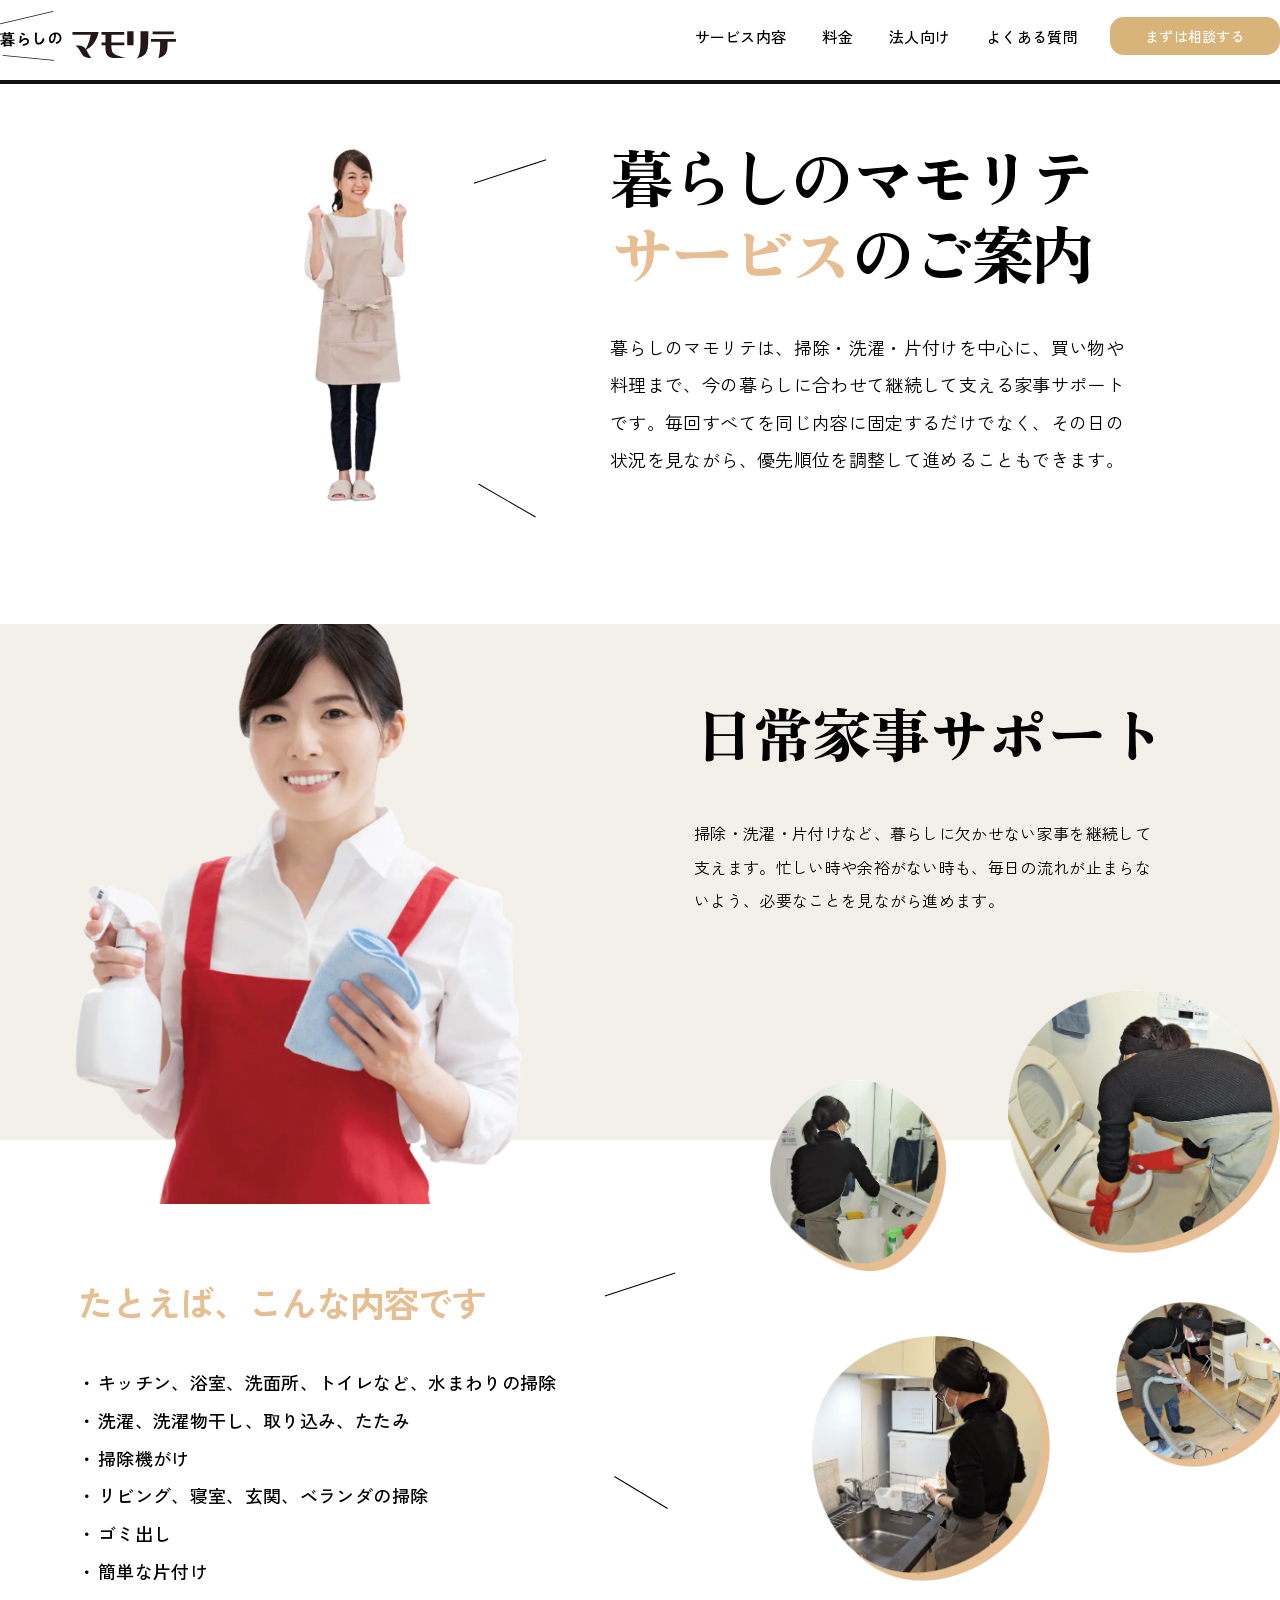
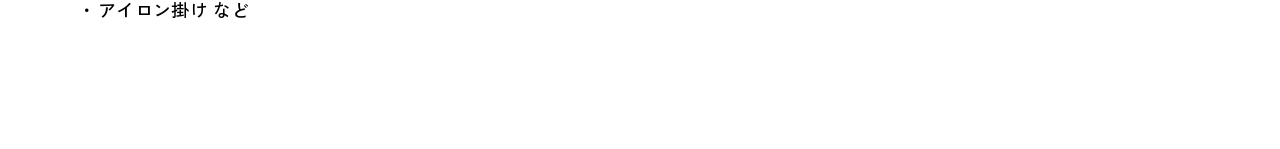
==== commit 053e8ffc: "Fix daily service support block presentation" ====
--- a/service.html
+++ b/service.html
@@ -68,8 +68,6 @@
   <main>
     <section class="service-daily-section" aria-labelledby="service-daily-title">
       <div class="service-daily-stage">
-
-        <div class="service-daily-band" aria-hidden="true"></div>
 
         <div class="service-daily-staff-wrap">
           <img
--- a/style.css
+++ b/style.css
@@ -2519,6 +2519,8 @@
 
 /* Service page daily support */
 .service-daily-section {
+  --service-daily-band-height: 580px;
+
   position: relative;
   width: 100%;
   height: 1125px;
@@ -2527,26 +2529,26 @@
   box-sizing: border-box;
 }
 
+.service-daily-section::before {
+  content: "";
+  position: absolute;
+  left: 0;
+  top: 0;
+  width: 100%;
+  height: var(--service-daily-band-height);
+  background: #f3efe9;
+  z-index: 0;
+}
+
 .service-daily-stage {
-  --service-daily-band-height: 580px;
-
   position: relative;
   width: 1440px;
   height: 1125px;
   margin: 0 auto;
-  background: #ffffff;
-  overflow: hidden;
-  box-sizing: border-box;
-}
-
-.service-daily-band {
-  position: absolute;
-  left: 0;
-  top: 0;
-  width: 1440px;
-  height: var(--service-daily-band-height);
-  background: #f3efe9;
-  z-index: 0;
+  background: transparent;
+  overflow: visible;
+  box-sizing: border-box;
+  z-index: 1;
 }
 
 .service-daily-staff-wrap {
@@ -2563,9 +2565,10 @@
   position: absolute;
   left: 0;
   bottom: 0;
+  display: block;
   width: auto;
   height: var(--service-daily-band-height);
-  display: block;
+  max-width: none;
   object-fit: contain;
   object-position: left bottom;
 }
@@ -2587,8 +2590,10 @@
   font-size: 60px;
   line-height: 1;
   font-weight: 400;
+  font-kerning: normal;
   font-feature-settings: "palt" 1;
-  letter-spacing: 0;
+  font-variant-east-asian: proportional-width;
+  letter-spacing: -0.02em;
   white-space: nowrap;
 }
 
@@ -2622,8 +2627,10 @@
   font-size: 35px;
   line-height: 1;
   font-weight: 700;
+  font-kerning: normal;
   font-feature-settings: "palt" 1;
-  letter-spacing: 0;
+  font-variant-east-asian: proportional-width;
+  letter-spacing: -0.03em;
   white-space: nowrap;
 }
 
@@ -2657,74 +2664,43 @@
   position: absolute;
   margin: 0;
   padding: 0;
-  isolation: isolate;
+  background: transparent;
+  overflow: visible;
+  isolation: auto;
   z-index: 3;
 }
 
-.service-daily-shot::before {
-  content: "";
-  position: absolute;
-  inset: 0;
-  background: #e6be91;
-  border-radius: inherit;
-  transform: translate(8px, 8px);
-  z-index: -1;
-}
-
 .service-daily-shot img {
   display: block;
   width: 100%;
-  height: 100%;
-  object-fit: cover;
-  border-radius: inherit;
+  height: auto;
+  max-width: none;
+  border-radius: 0;
+  object-fit: contain;
 }
 
 .service-daily-shot-wash {
   left: 770px;
   top: 456px;
   width: 176px;
-  height: 184px;
-  border-radius: 49% 51% 48% 52% / 52% 48% 53% 47%;
-}
-
-.service-daily-shot-wash img {
-  object-position: 50% 52%;
 }
 
 .service-daily-shot-toilet {
   left: 1008px;
   top: 366px;
   width: 272px;
-  height: 264px;
-  border-radius: 51% 49% 53% 47% / 49% 52% 48% 51%;
-}
-
-.service-daily-shot-toilet img {
-  object-position: 51% 54%;
 }
 
 .service-daily-shot-kitchen {
   left: 812px;
   top: 712px;
   width: 238px;
-  height: 238px;
-  border-radius: 48% 52% 50% 50% / 52% 48% 51% 49%;
-}
-
-.service-daily-shot-kitchen img {
-  object-position: 52% 52%;
 }
 
 .service-daily-shot-cleaner {
   left: 1116px;
   top: 678px;
   width: 174px;
-  height: 174px;
-  border-radius: 52% 48% 49% 51% / 48% 52% 50% 50%;
-}
-
-.service-daily-shot-cleaner img {
-  object-position: 50% 50%;
 }
 
 .service-daily-deco {
@@ -2752,6 +2728,7 @@
 
 @media (max-width: 1439px) and (min-width: 769px) {
   .service-daily-section {
+    --service-daily-band-height: calc(100vw * 0.4027778);
     height: calc(1125px * (100vw / 1440));
   }
 
@@ -2759,4 +2736,12 @@
     transform: scale(calc(100vw / 1440));
     transform-origin: top center;
   }
-}
+
+  .service-daily-staff-wrap {
+    height: 580px;
+  }
+
+  .service-daily-staff {
+    height: 580px;
+  }
+}
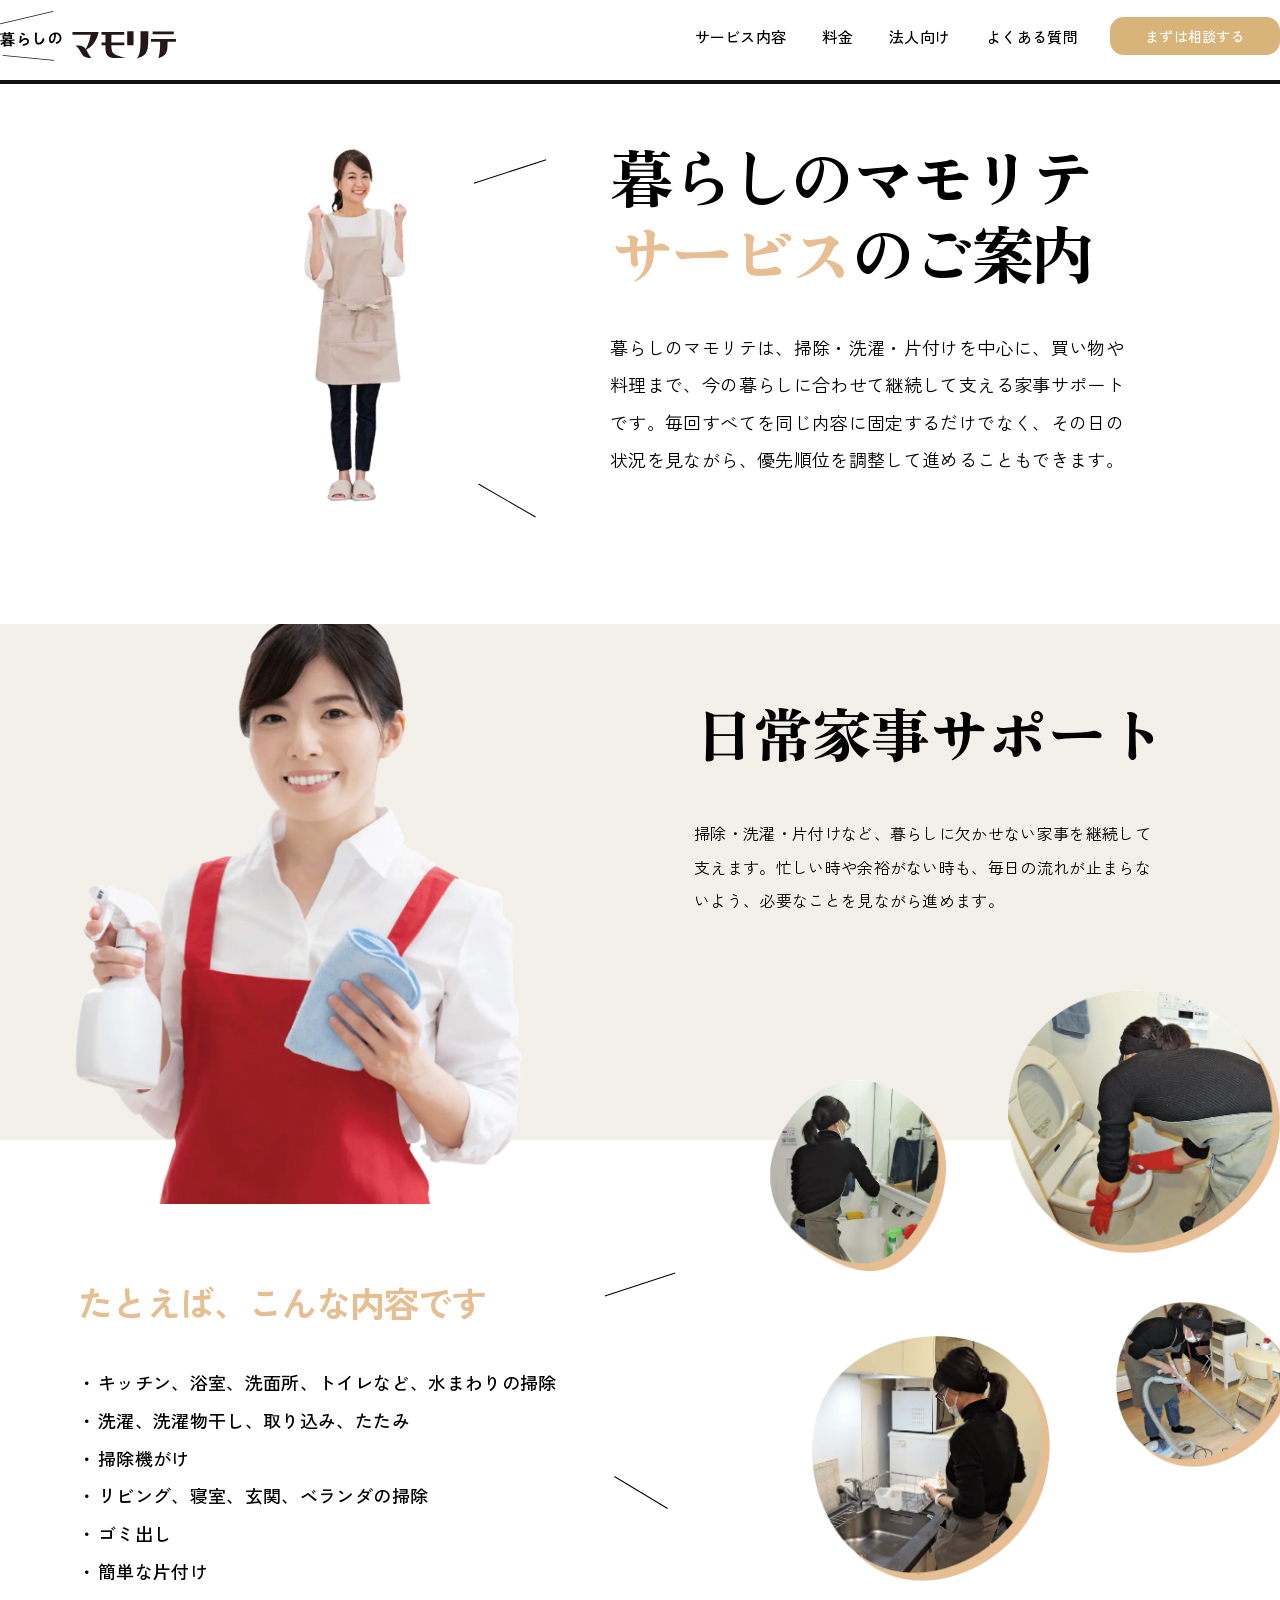
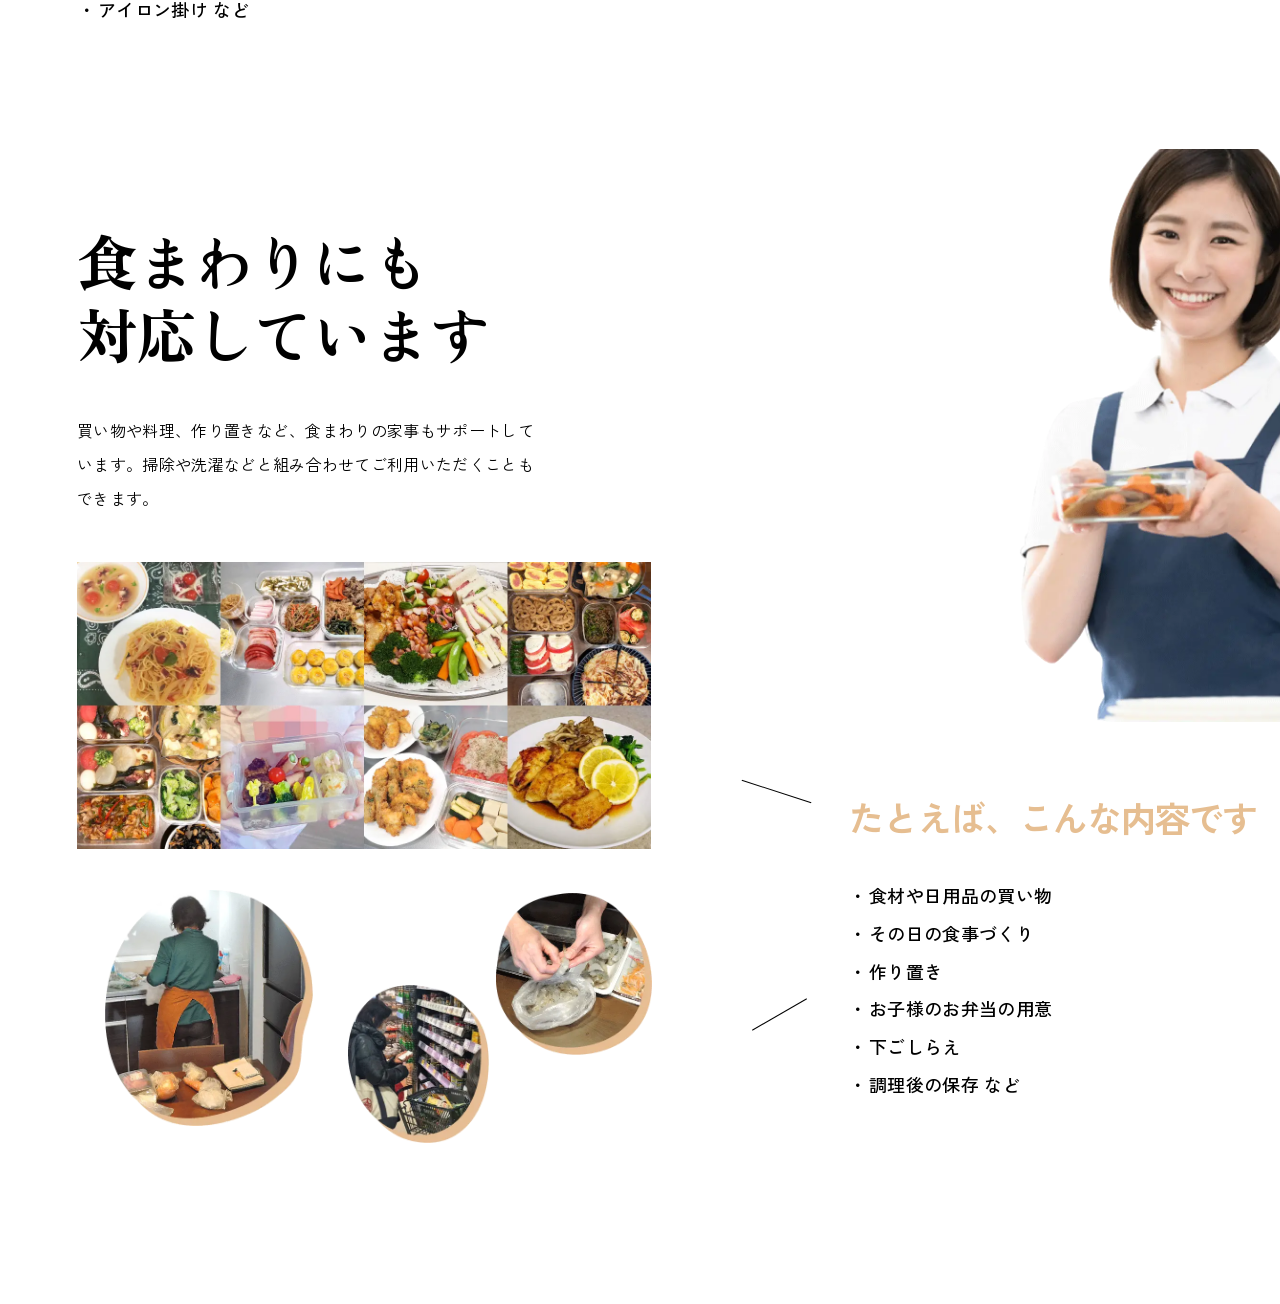
==== commit d842c7d2: "Add food support block to service page" ====
--- a/service.html
+++ b/service.html
@@ -150,6 +150,87 @@
 
       </div>
     </section>
+
+    <section class="service-food-section" aria-labelledby="service-food-title">
+      <div class="service-food-stage">
+
+        <div class="service-food-copy">
+          <h2 class="service-food-title" id="service-food-title">
+            <span>食まわりにも</span>
+            <span>対応しています</span>
+          </h2>
+
+          <p class="service-food-text">
+            買い物や料理、作り置きなど、食まわりの家事もサポートして<br>
+            います。掃除や洗濯などと組み合わせてご利用いただくことも<br>
+            できます。
+          </p>
+        </div>
+
+        <div class="service-food-staff-wrap">
+          <img
+            class="service-food-staff"
+            src="assets/images/service/service-food-staff.webp"
+            alt=""
+            aria-hidden="true"
+          >
+        </div>
+
+        <img
+          class="service-food-collage"
+          src="assets/images/service/service-food-collage.webp"
+          alt=""
+          aria-hidden="true"
+        >
+
+        <img
+          class="service-food-sub service-food-sub-kitchen"
+          src="assets/images/service/service-food-sub-kitchen.webp"
+          alt=""
+          aria-hidden="true"
+        >
+
+        <img
+          class="service-food-sub service-food-sub-shopping"
+          src="assets/images/service/service-food-sub-shopping.webp"
+          alt=""
+          aria-hidden="true"
+        >
+
+        <img
+          class="service-food-sub service-food-sub-cooking"
+          src="assets/images/service/service-food-sub-cooking.webp"
+          alt=""
+          aria-hidden="true"
+        >
+
+        <span
+          class="service-food-deco service-food-deco-upper"
+          aria-hidden="true"
+        ></span>
+
+        <span
+          class="service-food-deco service-food-deco-lower"
+          aria-hidden="true"
+        ></span>
+
+        <div class="service-food-list-area">
+          <h3 class="service-food-subtitle">
+            たとえば、こんな内容です
+          </h3>
+
+          <ul class="service-food-list">
+            <li>食材や日用品の買い物</li>
+            <li>その日の食事づくり</li>
+            <li>作り置き</li>
+            <li>お子様のお弁当の用意</li>
+            <li>下ごしらえ</li>
+            <li>調理後の保存 など</li>
+          </ul>
+        </div>
+
+      </div>
+    </section>
   </main>
 </body>
 </html>
--- a/style.css
+++ b/style.css
@@ -2745,3 +2745,236 @@
     height: 580px;
   }
 }
+
+/* Service page food support */
+.service-food-section {
+  --service-food-band-height: 573px;
+
+  position: relative;
+  width: 100%;
+  height: 1155px;
+  background: #ffffff;
+  overflow: hidden;
+  box-sizing: border-box;
+}
+
+.service-food-section::before {
+  content: "";
+  position: absolute;
+  left: 50%;
+  top: 0;
+  width: 100vw;
+  height: var(--service-food-band-height);
+  transform: translateX(-50%);
+  background: #f3efe9;
+  z-index: 0;
+}
+
+.service-food-stage {
+  position: relative;
+  width: 1440px;
+  height: 1155px;
+  margin: 0 auto;
+  background: transparent;
+  overflow: visible;
+  box-sizing: border-box;
+  z-index: 1;
+}
+
+.service-food-copy {
+  position: absolute;
+  left: 77px;
+  top: 74px;
+  width: 540px;
+  z-index: 2;
+}
+
+.service-food-title {
+  margin: 0;
+  padding: 0;
+  width: 480px;
+  color: #000000;
+  font-family: "Zen Antique", serif;
+  font-size: 60px;
+  line-height: 1.22;
+  font-weight: 400;
+  font-kerning: normal;
+  font-feature-settings: "palt" 1;
+  font-variant-east-asian: proportional-width;
+  letter-spacing: -0.02em;
+}
+
+.service-food-title > span {
+  display: block;
+  white-space: nowrap;
+}
+
+.service-food-text {
+  width: 550px;
+  margin: 45px 0 0;
+  padding: 0;
+  color: #000000;
+  font-family: "Zen Kaku Gothic New", "Noto Sans JP", sans-serif;
+  font-size: 16px;
+  line-height: 33.6px;
+  font-weight: 400;
+  font-feature-settings: normal;
+  letter-spacing: 0.02em;
+  text-align: left;
+}
+
+.service-food-staff-wrap {
+  position: absolute;
+  left: 910px;
+  top: 0;
+  width: 470px;
+  height: var(--service-food-band-height);
+  overflow: hidden;
+  z-index: 1;
+}
+
+.service-food-staff {
+  position: absolute;
+  left: 0;
+  bottom: 0;
+  display: block;
+  width: auto;
+  height: var(--service-food-band-height);
+  max-width: none;
+  object-fit: contain;
+  object-position: left bottom;
+}
+
+.service-food-collage {
+  position: absolute;
+  left: 77px;
+  top: 413px;
+  display: block;
+  width: 574px;
+  height: auto;
+  max-width: none;
+  z-index: 3;
+}
+
+.service-food-sub {
+  position: absolute;
+  display: block;
+  height: auto;
+  max-width: none;
+  padding: 0;
+  background: transparent;
+  border-radius: 0;
+  box-shadow: none;
+  object-fit: contain;
+  z-index: 3;
+}
+
+.service-food-sub-kitchen {
+  left: 105px;
+  top: 741px;
+  width: 208px;
+}
+
+.service-food-sub-shopping {
+  left: 348px;
+  top: 836px;
+  width: 141px;
+}
+
+.service-food-sub-cooking {
+  left: 496px;
+  top: 744px;
+  width: 156px;
+}
+
+.service-food-list-area {
+  position: absolute;
+  left: 849px;
+  top: 650px;
+  width: 460px;
+  z-index: 2;
+}
+
+.service-food-subtitle {
+  margin: 0;
+  padding: 0;
+  color: #e6be91;
+  font-family: "Zen Kaku Gothic New", "Noto Sans JP", sans-serif;
+  font-size: 35px;
+  line-height: 1;
+  font-weight: 700;
+  font-kerning: normal;
+  font-feature-settings: "palt" 1;
+  font-variant-east-asian: proportional-width;
+  letter-spacing: -0.03em;
+  white-space: nowrap;
+}
+
+.service-food-list {
+  margin: 43px 0 0;
+  padding: 0;
+  list-style: none;
+  color: #000000;
+  font-family: "Zen Kaku Gothic New", "Noto Sans JP", sans-serif;
+  font-size: 18px;
+  line-height: 37.8px;
+  font-weight: 500;
+  font-feature-settings: normal;
+  letter-spacing: 0.02em;
+}
+
+.service-food-list li {
+  position: relative;
+  margin: 0;
+  padding-left: 1.1em;
+}
+
+.service-food-list li::before {
+  content: "・";
+  position: absolute;
+  left: 0;
+  top: 0;
+}
+
+.service-food-deco {
+  position: absolute;
+  display: block;
+  height: 1px;
+  background: #000000;
+  transform-origin: center;
+  z-index: 2;
+}
+
+.service-food-deco-upper {
+  left: 740px;
+  top: 642px;
+  width: 73px;
+  transform: rotate(18deg);
+}
+
+.service-food-deco-lower {
+  left: 748px;
+  top: 865px;
+  width: 63px;
+  transform: rotate(-30deg);
+}
+
+@media (max-width: 1439px) and (min-width: 769px) {
+  .service-food-section {
+    --service-food-band-height: calc(573px * (100vw / 1440));
+    height: calc(1155px * (100vw / 1440));
+  }
+
+  .service-food-stage {
+    transform: scale(calc(100vw / 1440));
+    transform-origin: top center;
+  }
+
+  .service-food-staff-wrap {
+    height: 573px;
+  }
+
+  .service-food-staff {
+    height: 573px;
+  }
+}
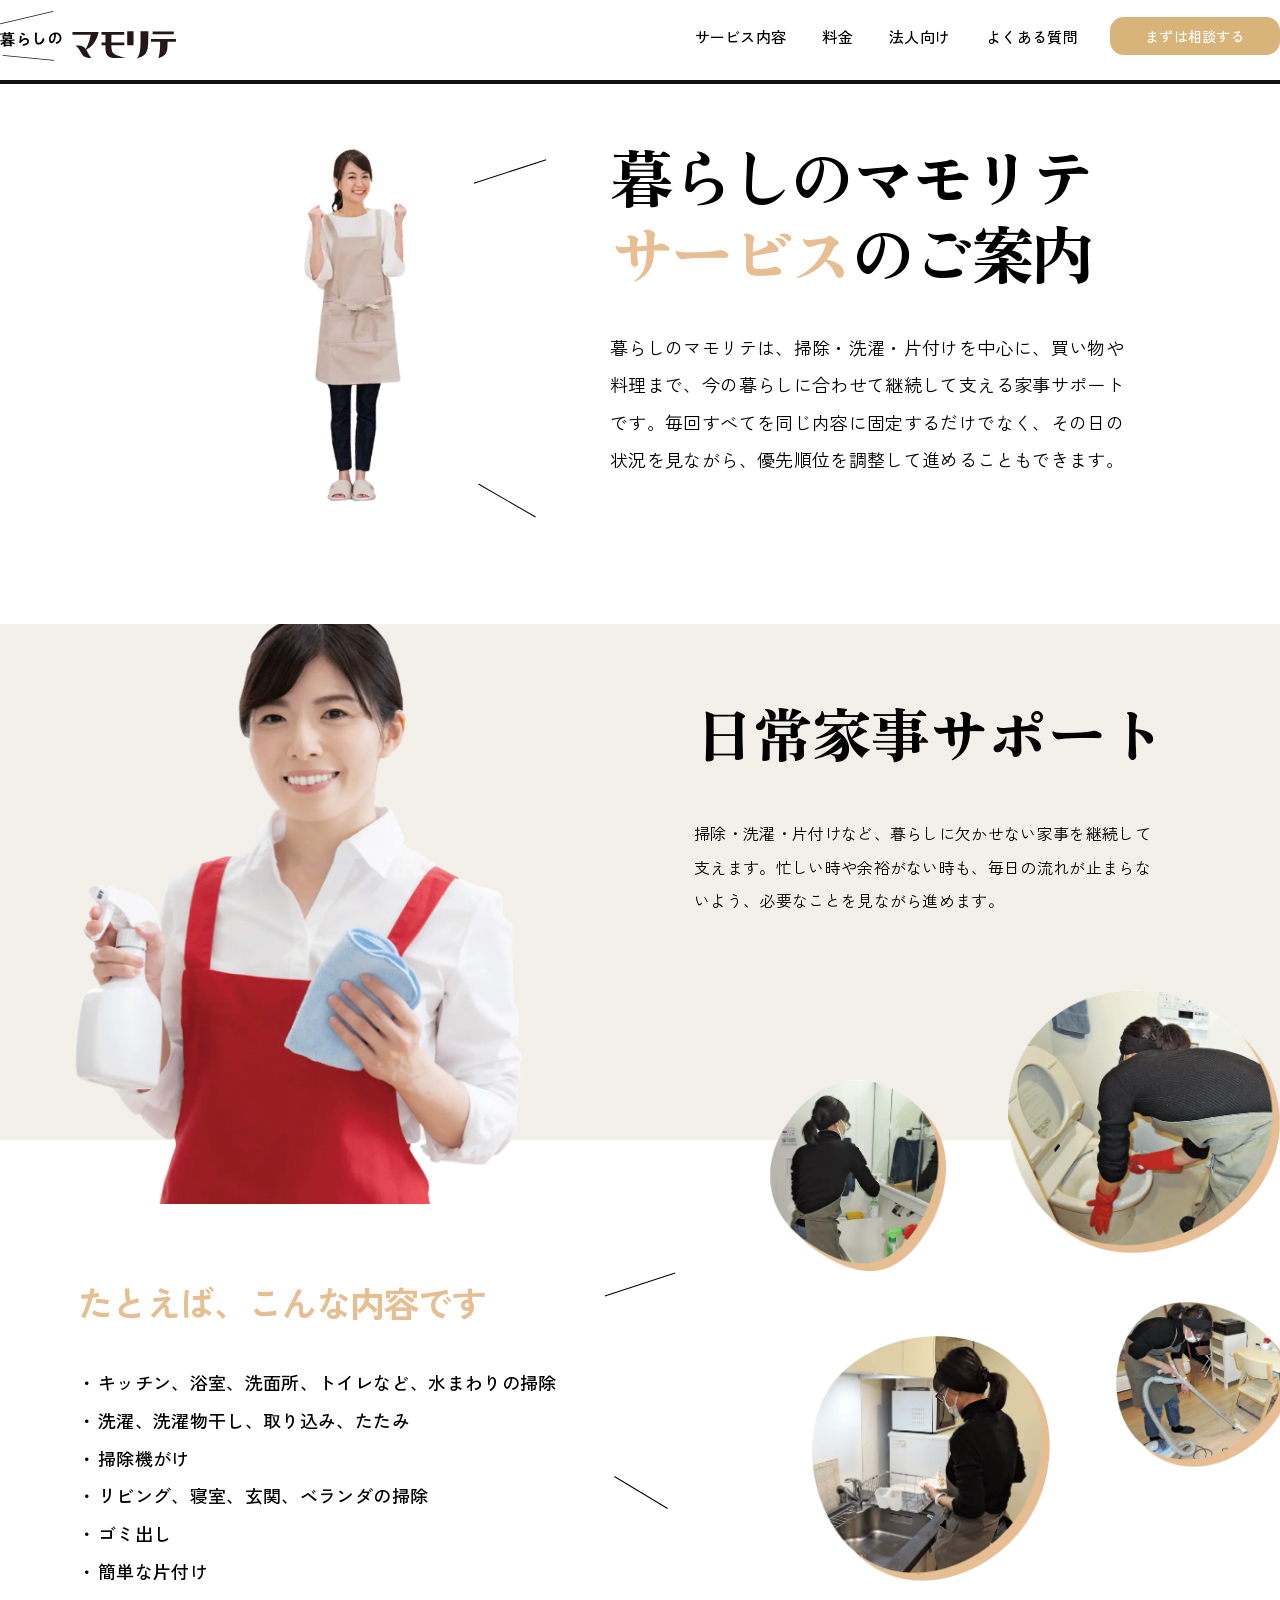
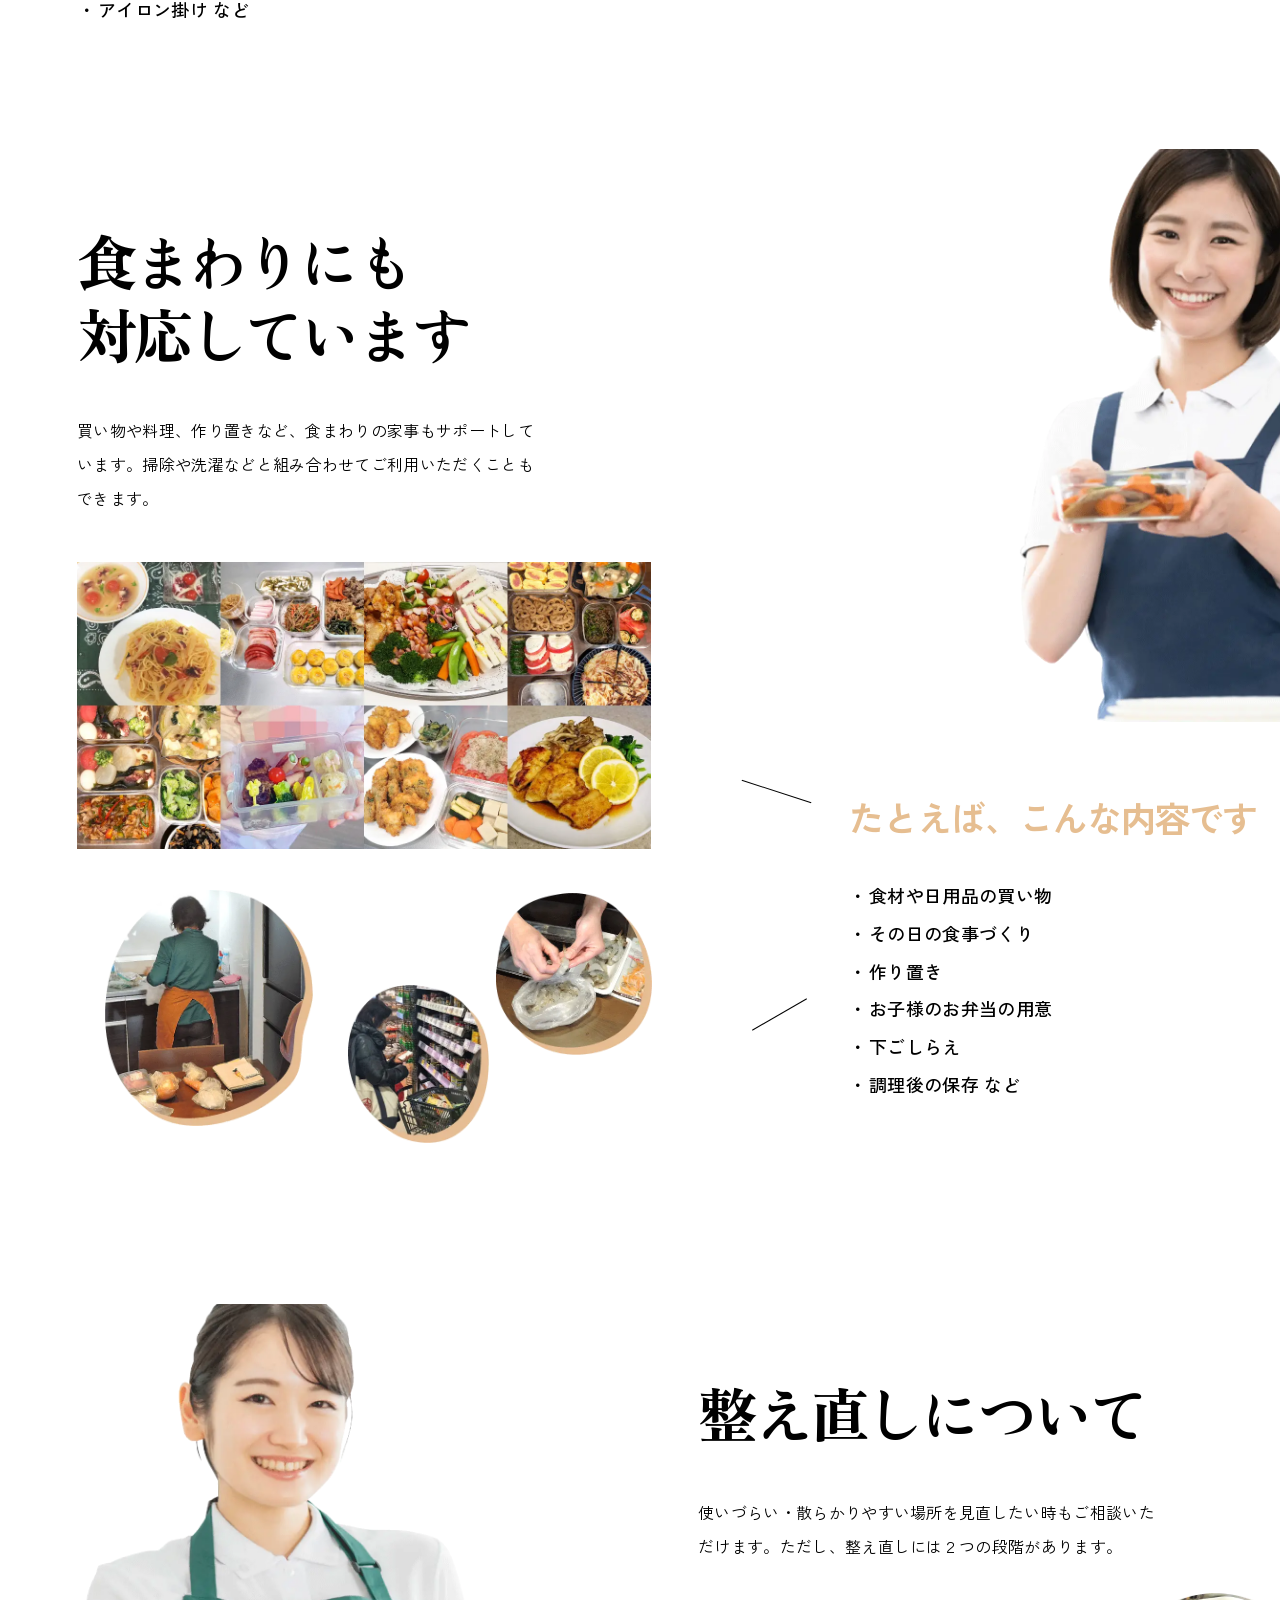
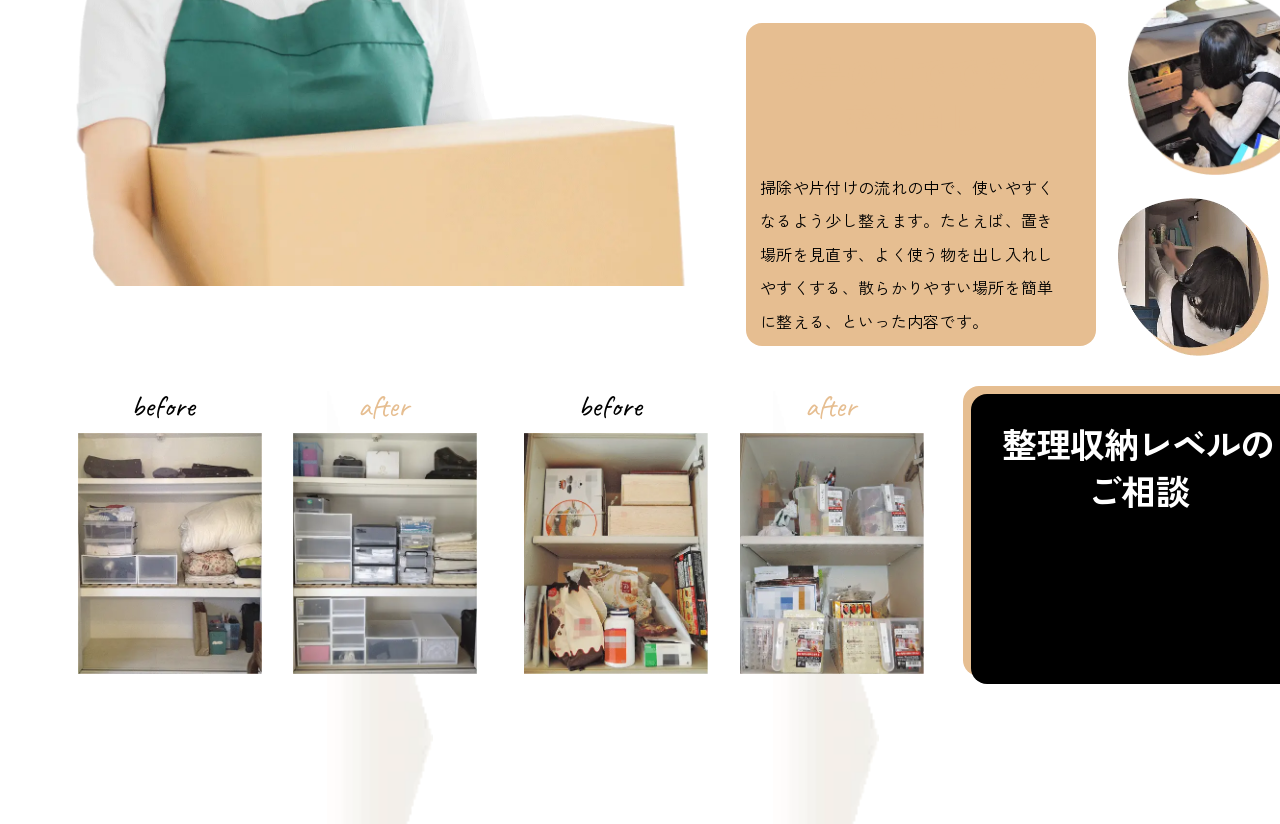
==== commit 88ffe533: "Add service tidying support section" ====
--- a/service.html
+++ b/service.html
@@ -231,6 +231,129 @@
 
       </div>
     </section>
+
+    <section class="service-totonoe-section" aria-labelledby="service-totonoe-title">
+      <div class="service-totonoe-stage">
+
+        <div class="service-totonoe-copy">
+          <h2 class="service-totonoe-title" id="service-totonoe-title">
+            整え直しについて
+          </h2>
+
+          <p class="service-totonoe-lead">
+            使いづらい・散らかりやすい場所を見直したい時もご相談いた<br>
+            だけます。ただし、整え直しには２つの段階があります。
+          </p>
+        </div>
+
+        <div class="service-totonoe-staff-wrap">
+          <img
+            class="service-totonoe-staff"
+            src="assets/images/service/service-totonoe-staff.webp"
+            alt=""
+            aria-hidden="true"
+          >
+        </div>
+
+        <article class="service-totonoe-card service-totonoe-card-light">
+          <h3 class="service-totonoe-card-title">
+            <span>家事の中でできる</span>
+            <span>整え直し</span>
+          </h3>
+
+          <p class="service-totonoe-card-text">
+            掃除や片付けの流れの中で、使いやすく<br>
+            なるよう少し整えます。たとえば、置き<br>
+            場所を見直す、よく使う物を出し入れし<br>
+            やすくする、散らかりやすい場所を簡単<br>
+            に整える、といった内容です。
+          </p>
+        </article>
+
+        <img
+          class="service-totonoe-sub service-totonoe-sub-sink"
+          src="assets/images/service/service-totonoe-sub-sink.webp"
+          alt=""
+          aria-hidden="true"
+        >
+
+        <img
+          class="service-totonoe-sub service-totonoe-sub-cabinet"
+          src="assets/images/service/service-totonoe-sub-cabinet.webp"
+          alt=""
+          aria-hidden="true"
+        >
+
+        <div class="service-totonoe-before-after service-totonoe-before-after-closet">
+          <span class="service-totonoe-label service-totonoe-label-before">before</span>
+
+          <img
+            class="service-totonoe-photo service-totonoe-before-closet"
+            src="assets/images/service/service-totonoe-before-closet.webp"
+            alt=""
+            aria-hidden="true"
+          >
+
+          <img
+            class="service-totonoe-arrow"
+            src="assets/images/service/service-totonoe-arrow.webp"
+            alt=""
+            aria-hidden="true"
+          >
+
+          <span class="service-totonoe-label service-totonoe-label-after">after</span>
+
+          <img
+            class="service-totonoe-photo service-totonoe-after-closet"
+            src="assets/images/service/service-totonoe-after-closet.webp"
+            alt=""
+            aria-hidden="true"
+          >
+        </div>
+
+        <div class="service-totonoe-before-after service-totonoe-before-after-cabinet">
+          <span class="service-totonoe-label service-totonoe-label-before">before</span>
+
+          <img
+            class="service-totonoe-photo service-totonoe-before-cabinet"
+            src="assets/images/service/service-totonoe-before-cabinet.webp"
+            alt=""
+            aria-hidden="true"
+          >
+
+          <img
+            class="service-totonoe-arrow"
+            src="assets/images/service/service-totonoe-arrow.webp"
+            alt=""
+            aria-hidden="true"
+          >
+
+          <span class="service-totonoe-label service-totonoe-label-after">after</span>
+
+          <img
+            class="service-totonoe-photo service-totonoe-after-cabinet"
+            src="assets/images/service/service-totonoe-after-cabinet.webp"
+            alt=""
+            aria-hidden="true"
+          >
+        </div>
+
+        <article class="service-totonoe-card service-totonoe-card-consultation">
+          <h3 class="service-totonoe-card-title">
+            <span>整理収納レベルの</span>
+            <span>ご相談</span>
+          </h3>
+
+          <p class="service-totonoe-card-text">
+            収納の設計や提案、収納用品の選定、仕<br>
+            分け作業を伴う場合は、別途ご相談にな<br>
+            ります。対応できるスタッフや内容が限<br>
+            られるため、個別にご案内します。
+          </p>
+        </article>
+
+      </div>
+    </section>
   </main>
 </body>
 </html>
--- a/style.css
+++ b/style.css
@@ -2801,7 +2801,7 @@
   font-kerning: normal;
   font-feature-settings: "palt" 1;
   font-variant-east-asian: proportional-width;
-  letter-spacing: -0.02em;
+  letter-spacing: -0.07em;
 }
 
 .service-food-title > span {
@@ -2827,9 +2827,9 @@
   position: absolute;
   left: 910px;
   top: 0;
-  width: 470px;
+  width: 530px;
   height: var(--service-food-band-height);
-  overflow: hidden;
+  overflow: visible;
   z-index: 1;
 }
 
@@ -2978,3 +2978,345 @@
     height: 573px;
   }
 }
+
+/* Service page tidying support */
+.service-totonoe-section {
+  --service-totonoe-band-height: 582px;
+
+  position: relative;
+  width: 100%;
+  height: 1120px;
+  background: #ffffff;
+  overflow: hidden;
+  box-sizing: border-box;
+}
+
+.service-totonoe-section::before {
+  content: "";
+  position: absolute;
+  left: 50%;
+  top: 0;
+  width: 100vw;
+  height: var(--service-totonoe-band-height);
+  transform: translateX(-50%);
+  background: #f3efe9;
+  z-index: 0;
+}
+
+.service-totonoe-stage {
+  position: relative;
+  width: 1440px;
+  height: 1120px;
+  margin: 0 auto;
+  background: transparent;
+  overflow: visible;
+  box-sizing: border-box;
+  z-index: 1;
+}
+
+.service-totonoe-staff-wrap {
+  position: absolute;
+  left: 0;
+  top: 0;
+  width: 680px;
+  height: var(--service-totonoe-band-height);
+  overflow: visible;
+  z-index: 1;
+}
+
+.service-totonoe-staff {
+  position: absolute;
+  left: 0;
+  bottom: 0;
+  display: block;
+  width: auto;
+  height: var(--service-totonoe-band-height);
+  max-width: none;
+  object-fit: contain;
+  object-position: left bottom;
+}
+
+.service-totonoe-copy {
+  position: absolute;
+  left: 698px;
+  top: 78px;
+  width: 540px;
+  z-index: 2;
+}
+
+.service-totonoe-title {
+  margin: 0;
+  padding: 0;
+  width: 500px;
+  color: #000000;
+  font-family: "Zen Antique", serif;
+  font-size: 60px;
+  line-height: 1;
+  font-weight: 400;
+  font-kerning: normal;
+  font-feature-settings: "palt" 1;
+  font-variant-east-asian: proportional-width;
+  letter-spacing: -0.07em;
+  white-space: nowrap;
+}
+
+.service-totonoe-lead {
+  width: 560px;
+  margin: 54px 0 0;
+  padding: 0;
+  color: #000000;
+  font-family: "Zen Kaku Gothic New", "Noto Sans JP", sans-serif;
+  font-size: 16px;
+  line-height: 33.6px;
+  font-weight: 400;
+  font-feature-settings: normal;
+  letter-spacing: 0.02em;
+  text-align: left;
+}
+
+.service-totonoe-card {
+  position: absolute;
+  box-sizing: border-box;
+  border-radius: 16px;
+}
+
+.service-totonoe-card-light {
+  left: 738px;
+  top: 311px;
+  width: 350px;
+  height: 323px;
+  padding: 33px 22px 22px;
+  background: #ffffff;
+  z-index: 4;
+}
+
+.service-totonoe-card-light::before {
+  content: "";
+  position: absolute;
+  inset: 0;
+  border-radius: inherit;
+  background: #e6be91;
+  transform: translate(8px, 8px);
+  z-index: -1;
+}
+
+.service-totonoe-card-light .service-totonoe-card-title {
+  margin: 0;
+  padding: 0;
+  color: #e6be91;
+  font-family: "Zen Kaku Gothic New", "Noto Sans JP", sans-serif;
+  font-size: 35px;
+  line-height: 1.35;
+  font-weight: 700;
+  font-kerning: normal;
+  font-feature-settings: "palt" 1;
+  font-variant-east-asian: proportional-width;
+  letter-spacing: -0.03em;
+  text-align: center;
+}
+
+.service-totonoe-card-title > span {
+  display: block;
+}
+
+.service-totonoe-card-light .service-totonoe-card-text {
+  margin: 28px 0 0;
+  padding: 0;
+  color: #000000;
+  font-family: "Zen Kaku Gothic New", "Noto Sans JP", sans-serif;
+  font-size: 16px;
+  line-height: 33.6px;
+  font-weight: 400;
+  font-feature-settings: normal;
+  letter-spacing: 0.02em;
+  text-align: left;
+}
+
+.service-totonoe-sub {
+  position: absolute;
+  display: block;
+  height: auto;
+  max-width: none;
+  padding: 0;
+  background: transparent;
+  border-radius: 0;
+  box-shadow: none;
+  object-fit: contain;
+  z-index: 3;
+}
+
+.service-totonoe-sub-sink {
+  left: 1128px;
+  top: 289px;
+  width: 188px;
+}
+
+.service-totonoe-sub-cabinet {
+  left: 1118px;
+  top: 494px;
+  width: 151px;
+}
+
+.service-totonoe-before-after {
+  position: absolute;
+  top: 687px;
+  height: 286px;
+  z-index: 2;
+}
+
+.service-totonoe-photo {
+  position: absolute;
+  display: block;
+  width: 184px;
+  height: 245px;
+  max-width: none;
+  object-fit: contain;
+}
+
+.service-totonoe-arrow {
+  position: absolute;
+  display: block;
+  width: 106px;
+  height: auto;
+  max-width: none;
+}
+
+.service-totonoe-label {
+  position: absolute;
+  top: 0;
+  color: #000000;
+  font-family: "Caveat", cursive;
+  font-size: 30px;
+  line-height: 1;
+  font-weight: 400;
+  letter-spacing: 0;
+  white-space: nowrap;
+}
+
+.service-totonoe-label-after {
+  color: #e6be91;
+}
+
+.service-totonoe-before-after-closet {
+  left: 78px;
+  width: 400px;
+}
+
+.service-totonoe-before-after-closet .service-totonoe-label-before {
+  left: 53px;
+}
+
+.service-totonoe-before-after-closet .service-totonoe-label-after {
+  left: 280px;
+}
+
+.service-totonoe-before-after-closet .service-totonoe-arrow {
+  left: 249px;
+  top: 0;
+}
+
+.service-totonoe-before-closet {
+  left: 0;
+  top: 40px;
+}
+
+.service-totonoe-after-closet {
+  left: 215px;
+  top: 40px;
+}
+
+.service-totonoe-before-after-cabinet {
+  left: 524px;
+  width: 400px;
+}
+
+.service-totonoe-before-after-cabinet .service-totonoe-label-before {
+  left: 54px;
+}
+
+.service-totonoe-before-after-cabinet .service-totonoe-label-after {
+  left: 281px;
+}
+
+.service-totonoe-before-after-cabinet .service-totonoe-arrow {
+  left: 249px;
+  top: 0;
+}
+
+.service-totonoe-before-cabinet {
+  left: 0;
+  top: 40px;
+}
+
+.service-totonoe-after-cabinet {
+  left: 216px;
+  top: 40px;
+}
+
+.service-totonoe-card-consultation {
+  left: 963px;
+  top: 682px;
+  width: 350px;
+  height: 290px;
+  padding: 33px 22px 22px;
+  background: #e6be91;
+  z-index: 4;
+}
+
+.service-totonoe-card-consultation::before {
+  content: "";
+  position: absolute;
+  inset: 0;
+  border-radius: inherit;
+  background: #000000;
+  transform: translate(8px, 8px);
+  z-index: -1;
+}
+
+.service-totonoe-card-consultation .service-totonoe-card-title {
+  margin: 0;
+  padding: 0;
+  color: #ffffff;
+  font-family: "Zen Kaku Gothic New", "Noto Sans JP", sans-serif;
+  font-size: 35px;
+  line-height: 1.35;
+  font-weight: 700;
+  font-kerning: normal;
+  font-feature-settings: "palt" 1;
+  font-variant-east-asian: proportional-width;
+  letter-spacing: -0.03em;
+  text-align: center;
+}
+
+.service-totonoe-card-consultation .service-totonoe-card-text {
+  margin: 27px 0 0;
+  padding: 0;
+  color: #000000;
+  font-family: "Zen Kaku Gothic New", "Noto Sans JP", sans-serif;
+  font-size: 16px;
+  line-height: 33.6px;
+  font-weight: 400;
+  font-feature-settings: normal;
+  letter-spacing: 0.02em;
+  text-align: left;
+}
+
+@media (max-width: 1439px) and (min-width: 769px) {
+  .service-totonoe-section {
+    --service-totonoe-band-height: calc(582px * (100vw / 1440));
+    height: calc(1120px * (100vw / 1440));
+  }
+
+  .service-totonoe-stage {
+    transform: scale(calc(100vw / 1440));
+    transform-origin: top center;
+  }
+
+  .service-totonoe-staff-wrap {
+    height: 582px;
+  }
+
+  .service-totonoe-staff {
+    height: 582px;
+  }
+}
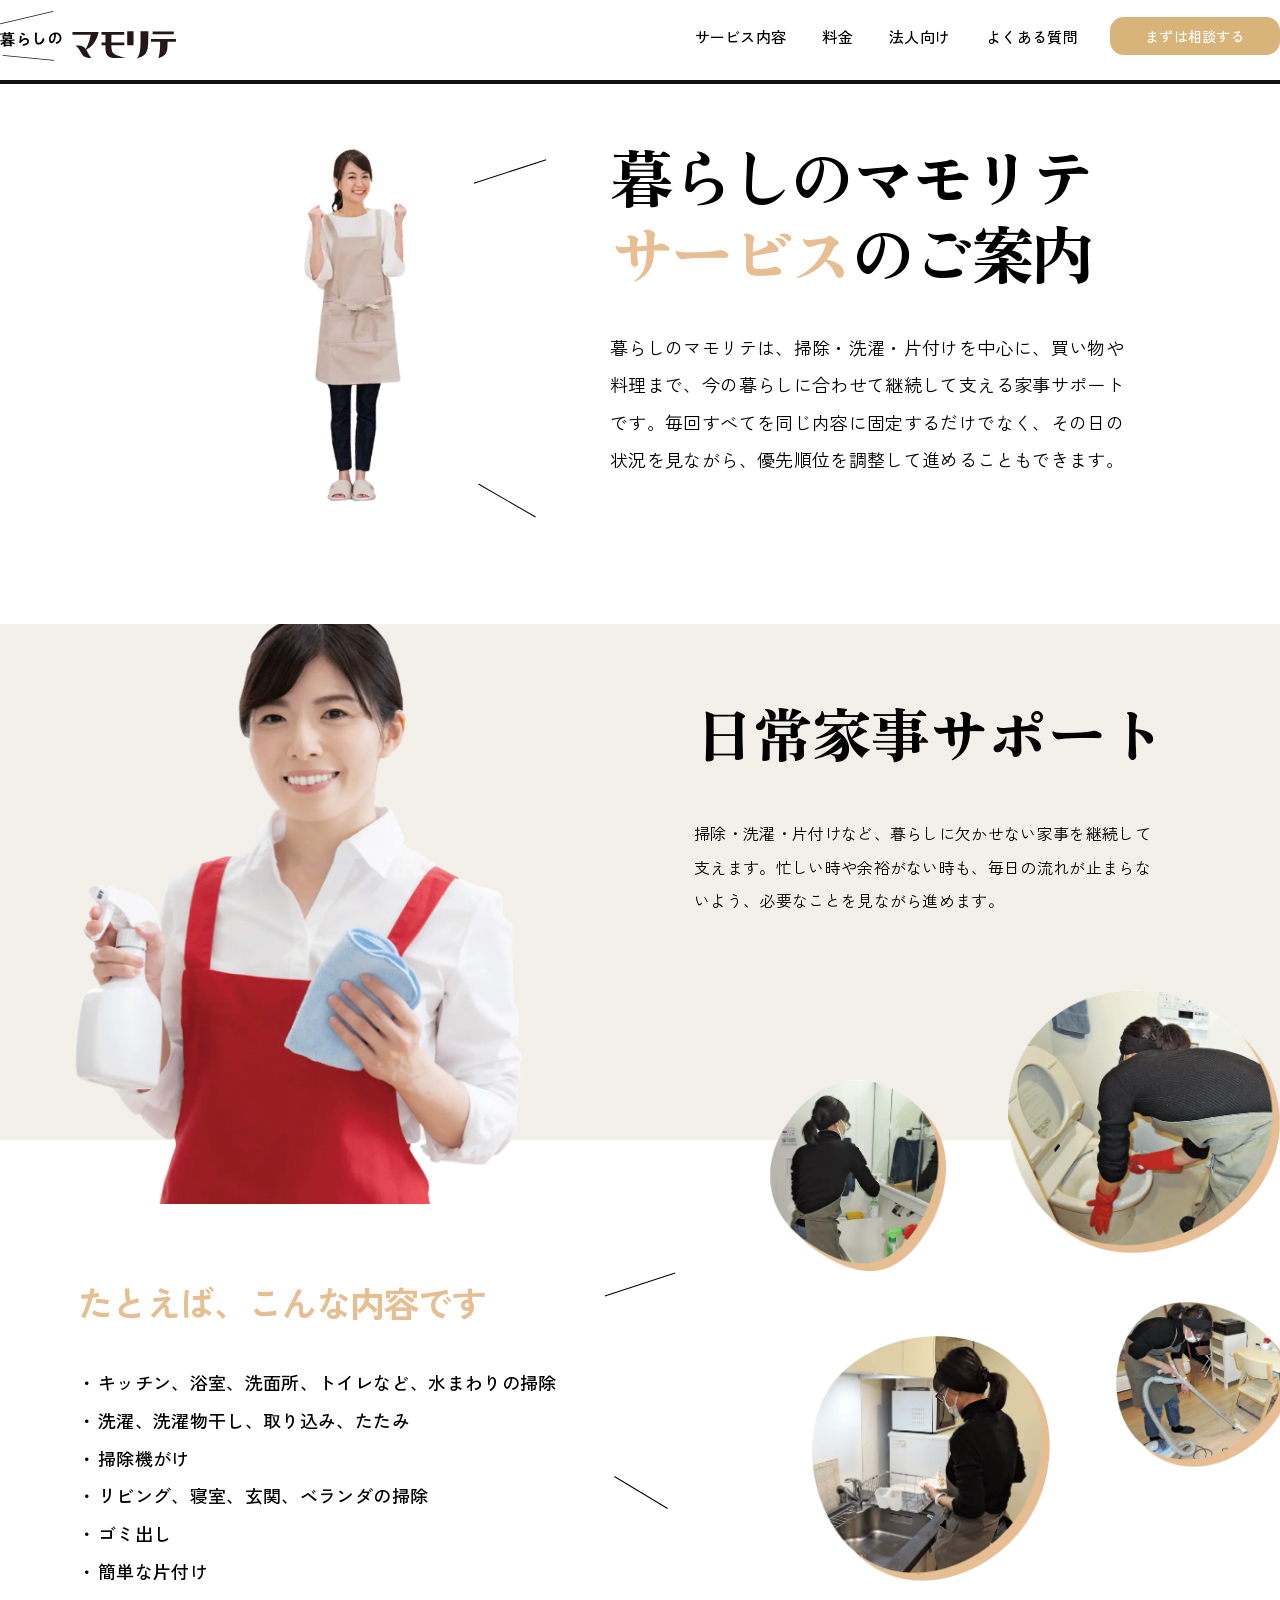
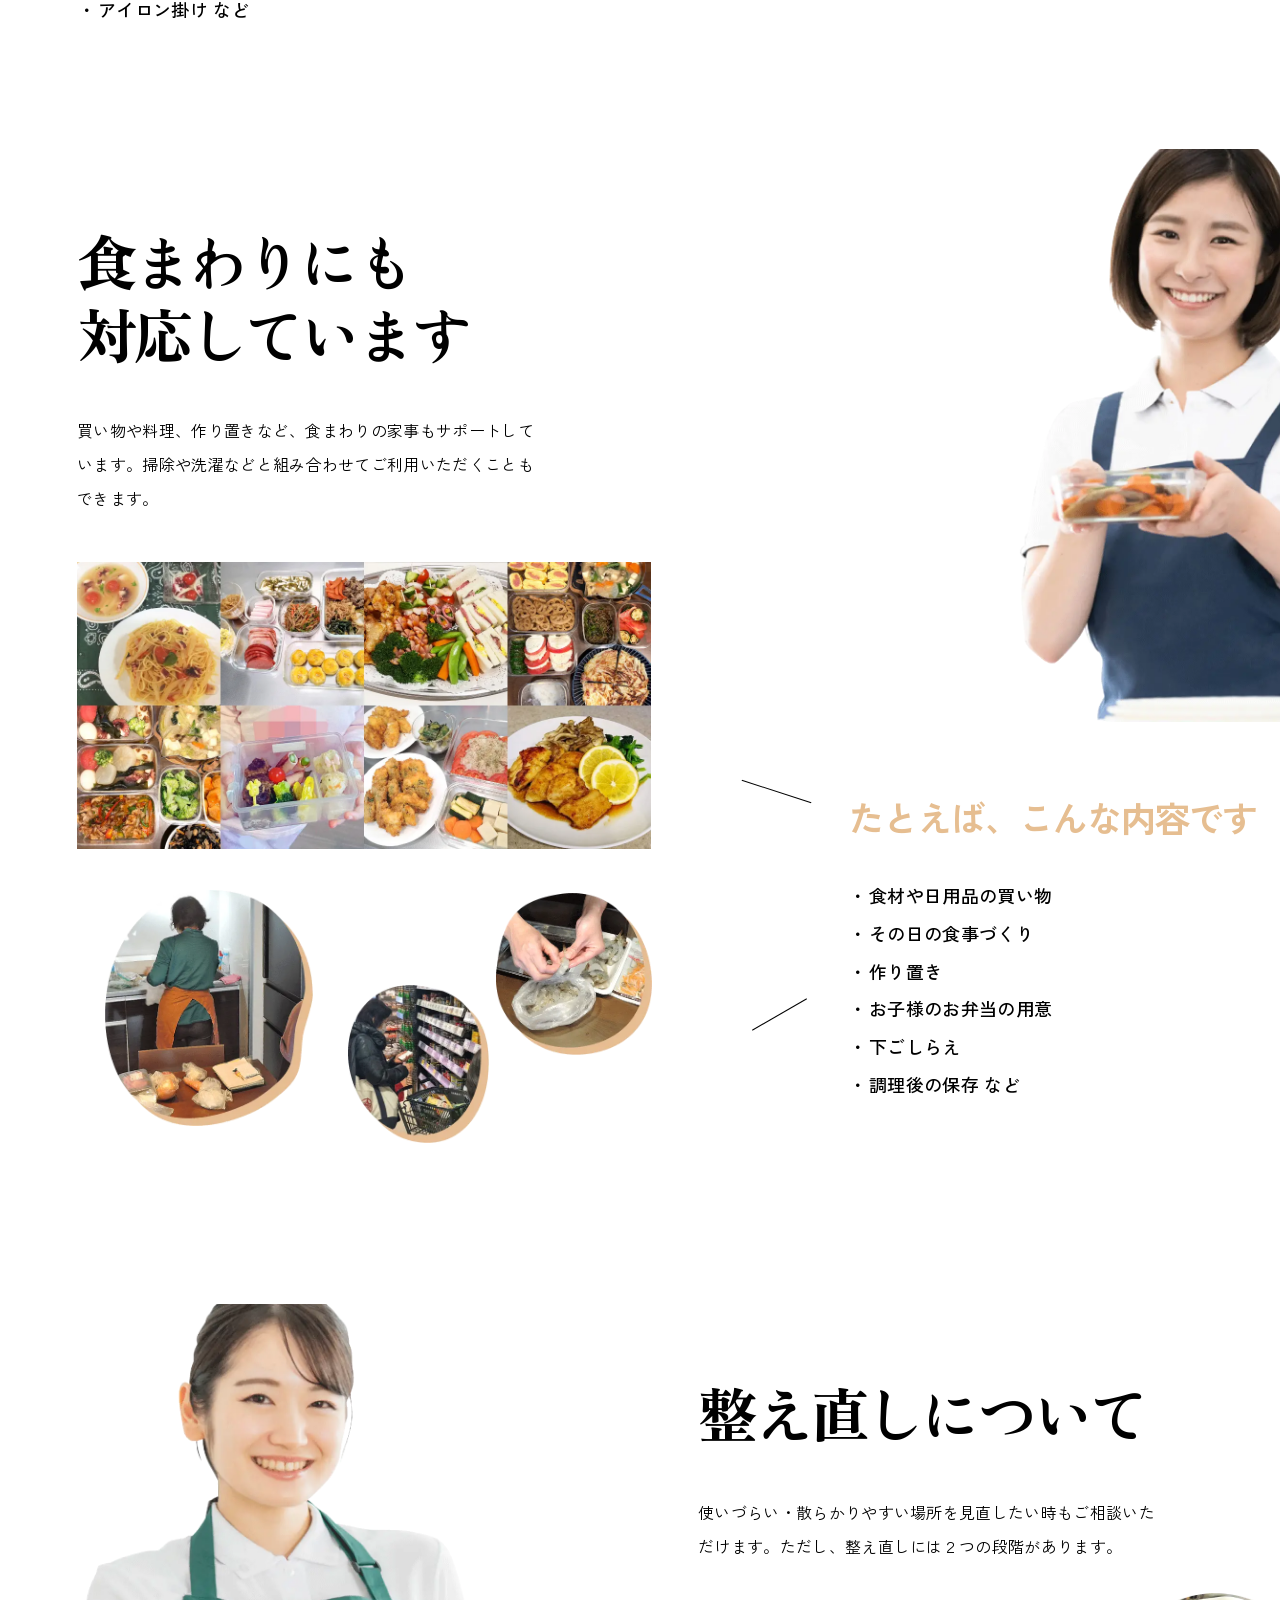
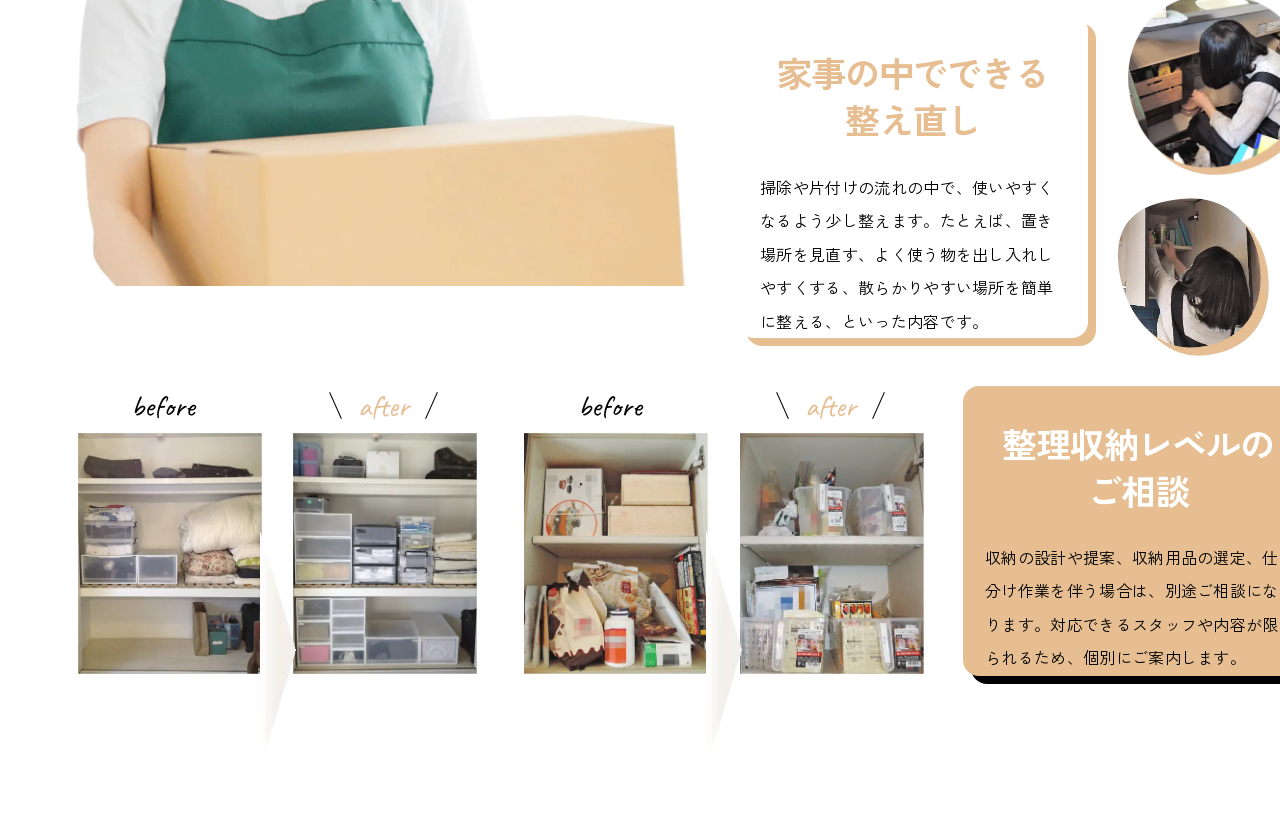
==== commit 07f0b745: "Add between-image arrows to tidying service block" ====
--- a/service.html
+++ b/service.html
@@ -295,7 +295,7 @@
           >
 
           <img
-            class="service-totonoe-arrow"
+            class="service-totonoe-between-arrow service-totonoe-between-arrow-closet"
             src="assets/images/service/service-totonoe-arrow.webp"
             alt=""
             aria-hidden="true"
@@ -322,7 +322,7 @@
           >
 
           <img
-            class="service-totonoe-arrow"
+            class="service-totonoe-between-arrow service-totonoe-between-arrow-cabinet"
             src="assets/images/service/service-totonoe-arrow.webp"
             alt=""
             aria-hidden="true"
--- a/style.css
+++ b/style.css
@@ -3078,6 +3078,33 @@
   position: absolute;
   box-sizing: border-box;
   border-radius: 16px;
+  background: transparent;
+  isolation: isolate;
+}
+
+.service-totonoe-card::before,
+.service-totonoe-card::after {
+  content: "";
+  position: absolute;
+  inset: 0;
+  border-radius: inherit;
+  pointer-events: none;
+}
+
+.service-totonoe-card::before {
+  transform: translate(8px, 8px);
+  z-index: 0;
+}
+
+.service-totonoe-card::after {
+  transform: translate(0, 0);
+  z-index: 1;
+}
+
+.service-totonoe-card-title,
+.service-totonoe-card-text {
+  position: relative;
+  z-index: 2;
 }
 
 .service-totonoe-card-light {
@@ -3086,18 +3113,16 @@
   width: 350px;
   height: 323px;
   padding: 33px 22px 22px;
+  background: transparent;
+  z-index: 4;
+}
+
+.service-totonoe-card-light::before {
+  background: #e6be91;
+}
+
+.service-totonoe-card-light::after {
   background: #ffffff;
-  z-index: 4;
-}
-
-.service-totonoe-card-light::before {
-  content: "";
-  position: absolute;
-  inset: 0;
-  border-radius: inherit;
-  background: #e6be91;
-  transform: translate(8px, 8px);
-  z-index: -1;
 }
 
 .service-totonoe-card-light .service-totonoe-card-title {
@@ -3173,12 +3198,13 @@
   object-fit: contain;
 }
 
-.service-totonoe-arrow {
-  position: absolute;
-  display: block;
-  width: 106px;
+.service-totonoe-between-arrow {
+  position: absolute;
+  width: 36px;
   height: auto;
-  max-width: none;
+  display: block;
+  z-index: 3;
+  pointer-events: none;
 }
 
 .service-totonoe-label {
@@ -3194,7 +3220,30 @@
 }
 
 .service-totonoe-label-after {
+  position: absolute;
   color: #e6be91;
+  white-space: nowrap;
+}
+
+.service-totonoe-label-after::before,
+.service-totonoe-label-after::after {
+  content: "";
+  position: absolute;
+  top: 14px;
+  width: 29px;
+  height: 1px;
+  background: #000000;
+  transform-origin: center;
+}
+
+.service-totonoe-label-after::before {
+  left: -37px;
+  transform: rotate(66deg);
+}
+
+.service-totonoe-label-after::after {
+  right: -37px;
+  transform: rotate(-66deg);
 }
 
 .service-totonoe-before-after-closet {
@@ -3204,15 +3253,17 @@
 
 .service-totonoe-before-after-closet .service-totonoe-label-before {
   left: 53px;
+  top: 0;
 }
 
 .service-totonoe-before-after-closet .service-totonoe-label-after {
   left: 280px;
-}
-
-.service-totonoe-before-after-closet .service-totonoe-arrow {
-  left: 249px;
   top: 0;
+}
+
+.service-totonoe-between-arrow-closet {
+  left: 182px;
+  top: 141px;
 }
 
 .service-totonoe-before-closet {
@@ -3232,15 +3283,17 @@
 
 .service-totonoe-before-after-cabinet .service-totonoe-label-before {
   left: 54px;
+  top: 0;
 }
 
 .service-totonoe-before-after-cabinet .service-totonoe-label-after {
   left: 281px;
-}
-
-.service-totonoe-before-after-cabinet .service-totonoe-arrow {
-  left: 249px;
   top: 0;
+}
+
+.service-totonoe-between-arrow-cabinet {
+  left: 182px;
+  top: 141px;
 }
 
 .service-totonoe-before-cabinet {
@@ -3259,18 +3312,16 @@
   width: 350px;
   height: 290px;
   padding: 33px 22px 22px;
+  background: transparent;
+  z-index: 4;
+}
+
+.service-totonoe-card-consultation::before {
+  background: #000000;
+}
+
+.service-totonoe-card-consultation::after {
   background: #e6be91;
-  z-index: 4;
-}
-
-.service-totonoe-card-consultation::before {
-  content: "";
-  position: absolute;
-  inset: 0;
-  border-radius: inherit;
-  background: #000000;
-  transform: translate(8px, 8px);
-  z-index: -1;
 }
 
 .service-totonoe-card-consultation .service-totonoe-card-title {
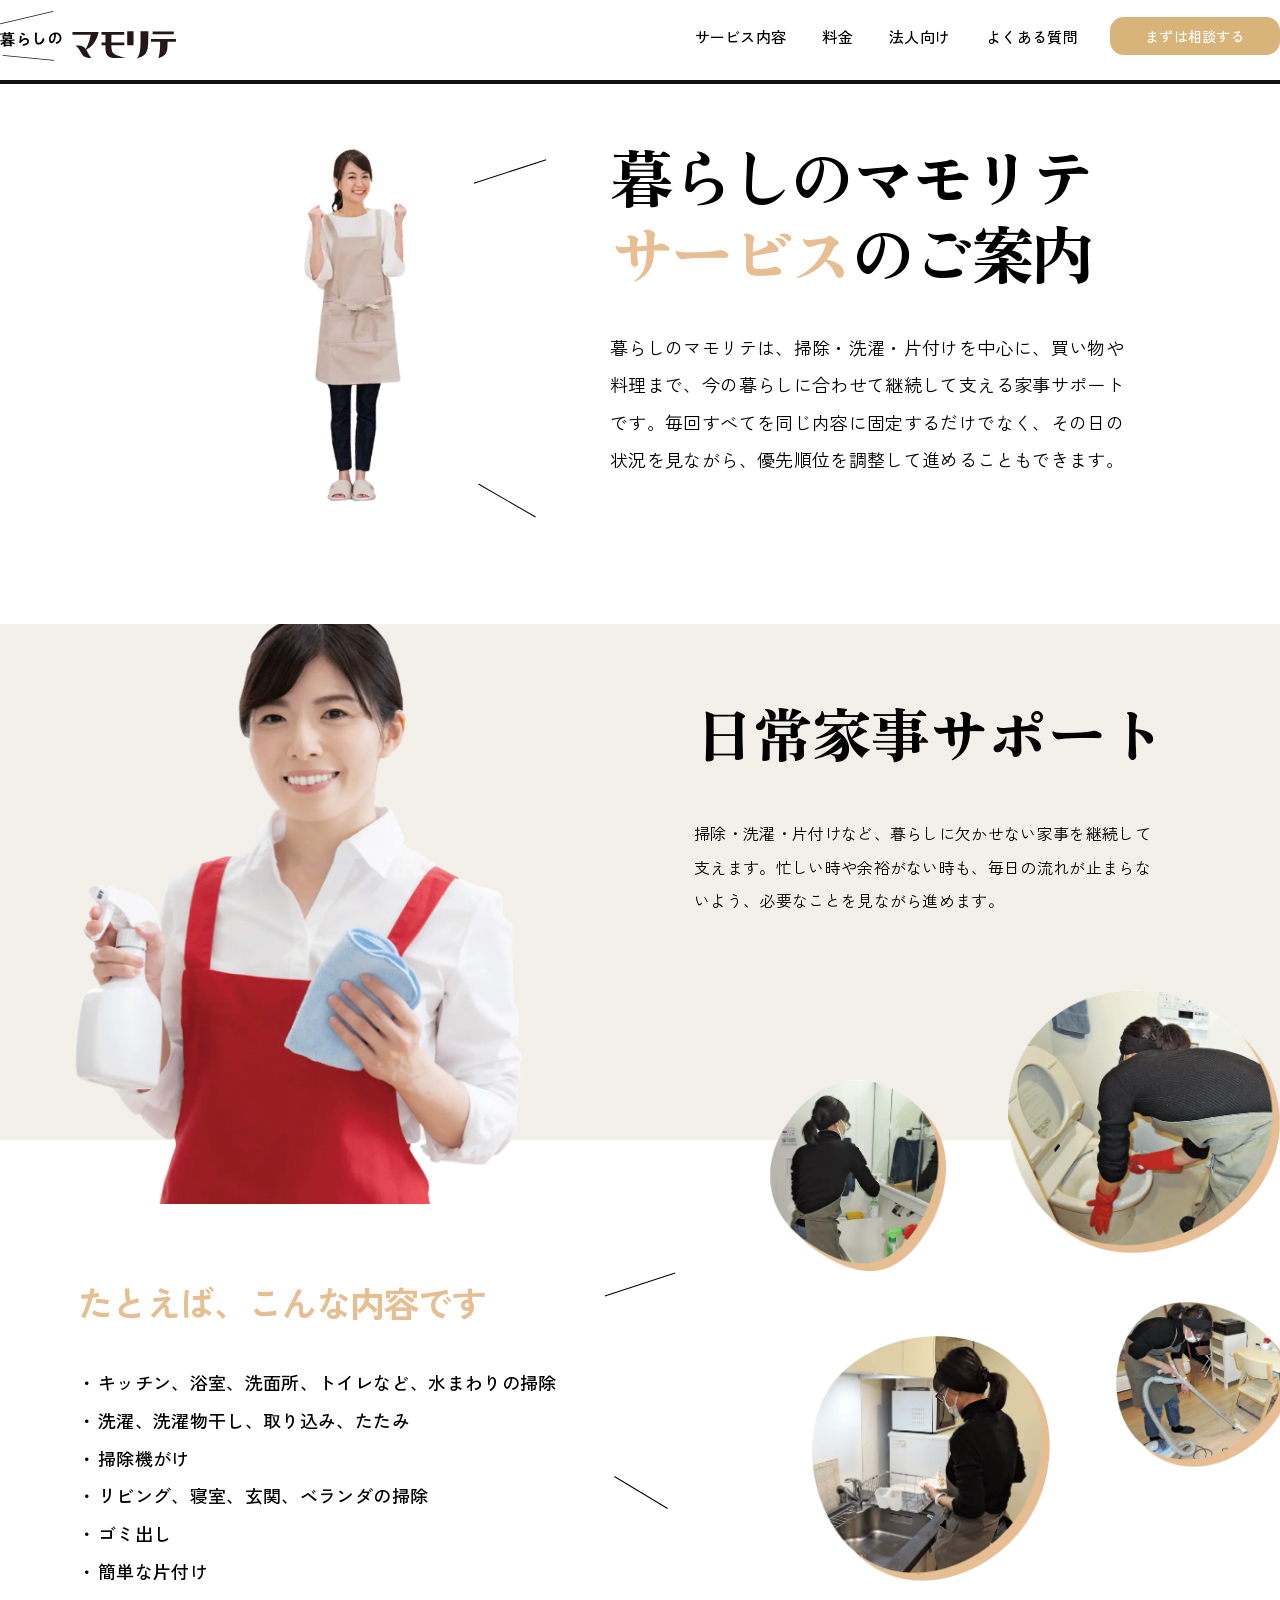
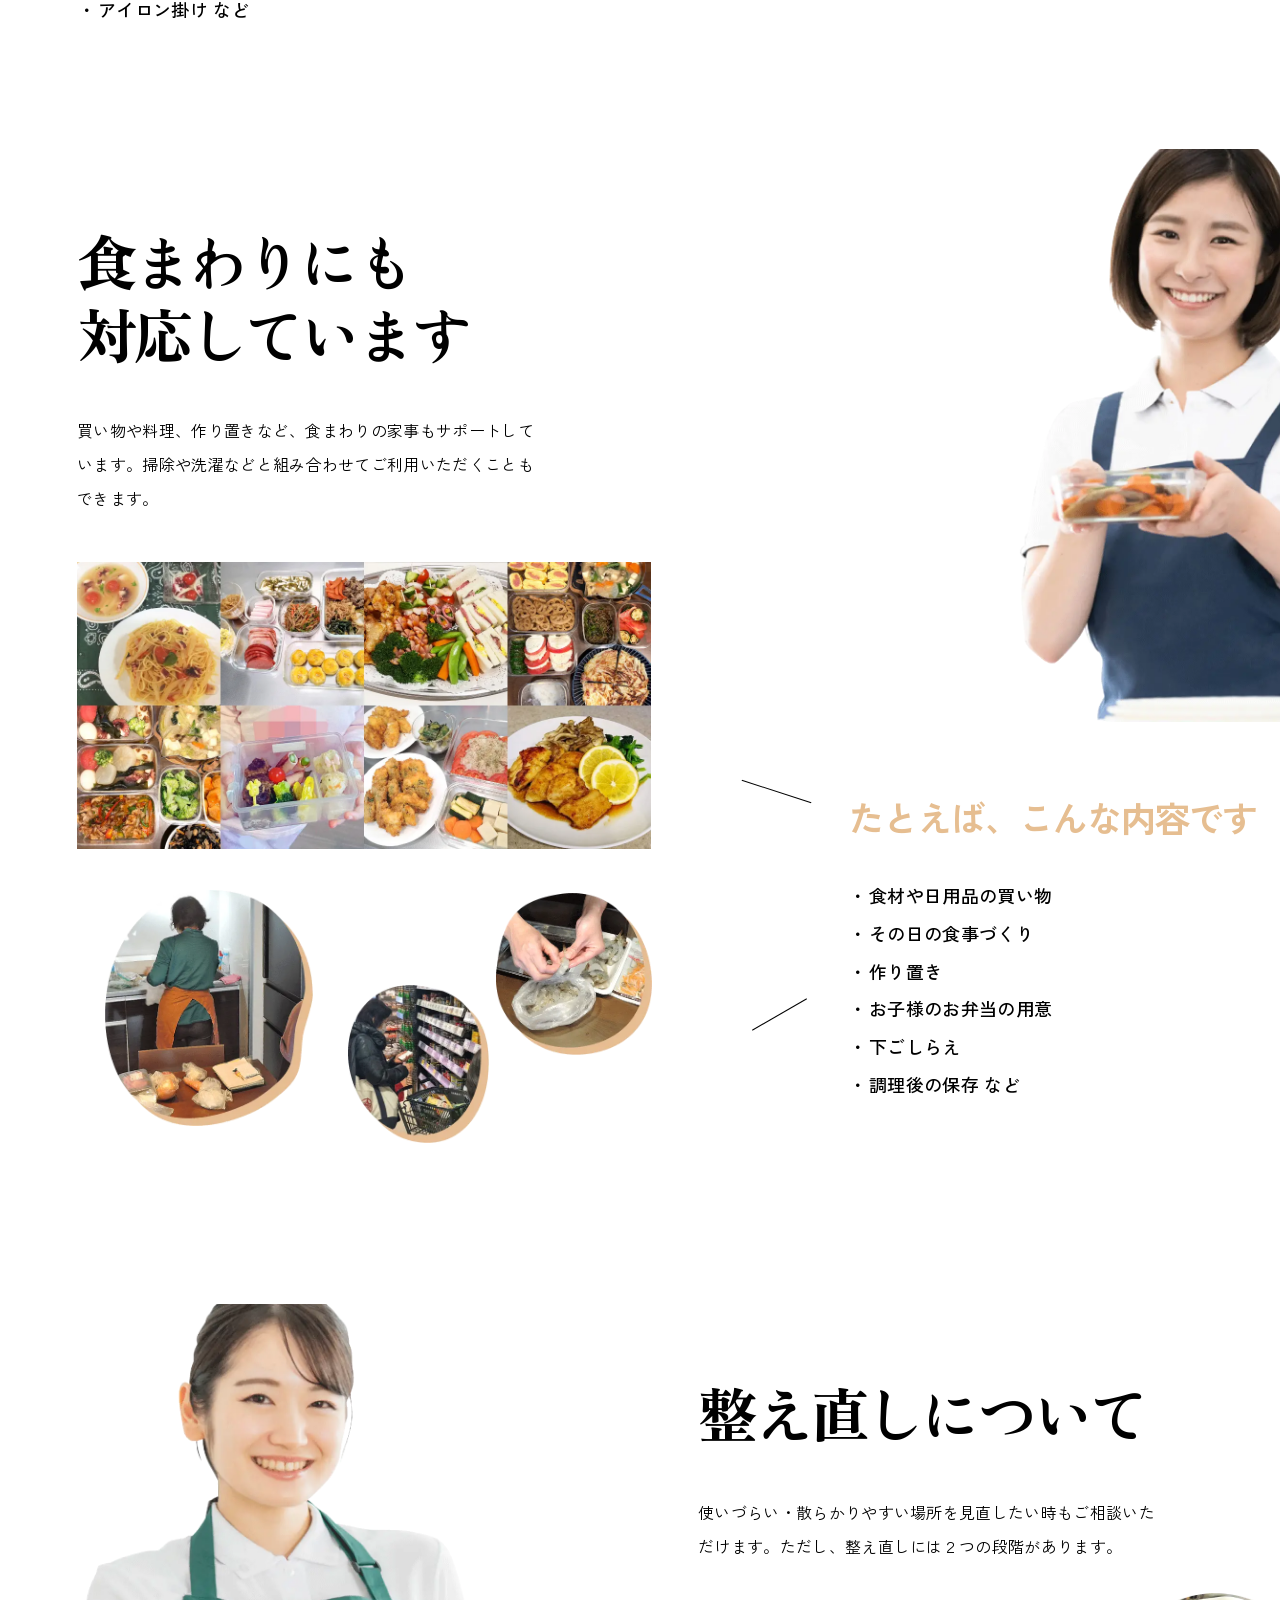
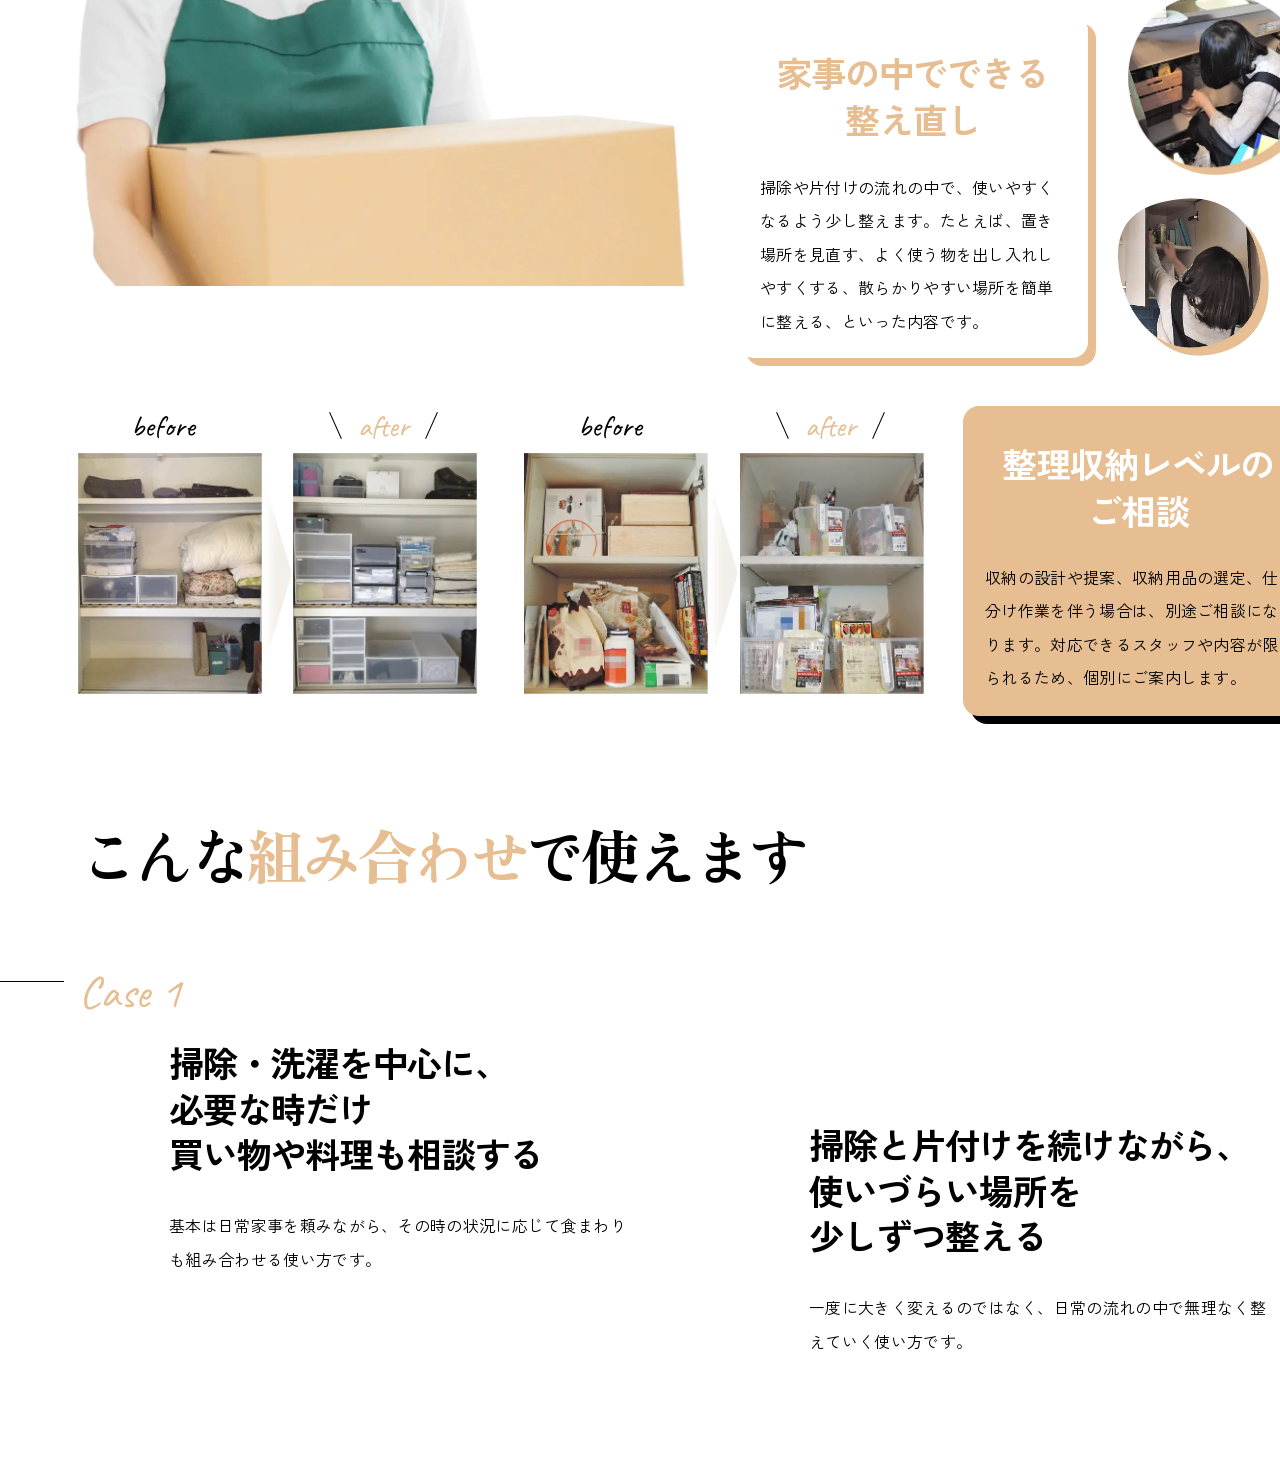
==== commit df02195a: "Add service combination section" ====
--- a/service.html
+++ b/service.html
@@ -354,6 +354,66 @@
 
       </div>
     </section>
+
+    <section
+      class="service-combination-section"
+      aria-labelledby="service-combination-title"
+    >
+      <div class="service-combination-stage">
+
+        <h2
+          class="service-combination-title"
+          id="service-combination-title"
+        >
+          こんな<span>組み合わせ</span>で使えます
+        </h2>
+
+        <article class="service-combination-case service-combination-case-01">
+          <div class="service-combination-case-label-wrap">
+            <span
+              class="service-combination-line service-combination-line-left"
+              aria-hidden="true"
+            ></span>
+
+            <p class="service-combination-case-label">Case 1</p>
+          </div>
+
+          <h3 class="service-combination-case-title">
+            掃除・洗濯を中心に、<br>
+            必要な時だけ<br>
+            買い物や料理も相談する
+          </h3>
+
+          <p class="service-combination-case-text">
+            基本は日常家事を頼みながら、その時の状況に応じて食まわり<br>
+            も組み合わせる使い方です。
+          </p>
+        </article>
+
+        <article class="service-combination-case service-combination-case-02">
+          <div class="service-combination-case-label-wrap">
+            <p class="service-combination-case-label">Case 2</p>
+
+            <span
+              class="service-combination-line service-combination-line-right"
+              aria-hidden="true"
+            ></span>
+          </div>
+
+          <h3 class="service-combination-case-title">
+            掃除と片付けを続けながら、<br>
+            使いづらい場所を<br>
+            少しずつ整える
+          </h3>
+
+          <p class="service-combination-case-text">
+            一度に大きく変えるのではなく、日常の流れの中で無理なく整<br>
+            えていく使い方です。
+          </p>
+        </article>
+
+      </div>
+    </section>
   </main>
 </body>
 </html>
--- a/style.css
+++ b/style.css
@@ -3111,7 +3111,7 @@
   left: 738px;
   top: 311px;
   width: 350px;
-  height: 323px;
+  height: 343px;
   padding: 33px 22px 22px;
   background: transparent;
   z-index: 4;
@@ -3184,7 +3184,7 @@
 
 .service-totonoe-before-after {
   position: absolute;
-  top: 687px;
+  top: 707px;
   height: 286px;
   z-index: 2;
 }
@@ -3200,7 +3200,7 @@
 
 .service-totonoe-between-arrow {
   position: absolute;
-  width: 36px;
+  width: 28px;
   height: auto;
   display: block;
   z-index: 3;
@@ -3262,8 +3262,8 @@
 }
 
 .service-totonoe-between-arrow-closet {
-  left: 182px;
-  top: 141px;
+  left: 186px;
+  top: 71px;
 }
 
 .service-totonoe-before-closet {
@@ -3292,8 +3292,8 @@
 }
 
 .service-totonoe-between-arrow-cabinet {
-  left: 182px;
-  top: 141px;
+  left: 186px;
+  top: 71px;
 }
 
 .service-totonoe-before-cabinet {
@@ -3308,9 +3308,9 @@
 
 .service-totonoe-card-consultation {
   left: 963px;
-  top: 682px;
+  top: 702px;
   width: 350px;
-  height: 290px;
+  height: 310px;
   padding: 33px 22px 22px;
   background: transparent;
   z-index: 4;
@@ -3371,3 +3371,189 @@
     height: 582px;
   }
 }
+
+.service-combination-section {
+  position: relative;
+  width: 100%;
+  height: 640px;
+  overflow: hidden;
+  background: #ffffff;
+  box-sizing: border-box;
+}
+
+.service-combination-stage {
+  position: relative;
+  width: 1440px;
+  height: 640px;
+  margin: 0 auto;
+  overflow: visible;
+  background: #ffffff;
+  box-sizing: border-box;
+}
+
+.service-combination-title {
+  position: absolute;
+  left: 79px;
+  top: 0;
+  width: 700px;
+  margin: 0;
+  padding: 0;
+  color: #000000;
+  font-family: "Zen Antique", serif;
+  font-size: 60px;
+  line-height: 1;
+  font-weight: 400;
+  font-kerning: normal;
+  font-feature-settings: "palt" 1;
+  font-variant-east-asian: proportional-width;
+  letter-spacing: -0.07em;
+  white-space: nowrap;
+}
+
+.service-combination-title span {
+  color: #e6be91;
+}
+
+.service-combination-case {
+  position: absolute;
+  margin: 0;
+  padding: 0;
+}
+
+.service-combination-case-01 {
+  left: 0;
+  top: 146px;
+  width: 650px;
+  height: 320px;
+}
+
+.service-combination-case-01 .service-combination-case-label-wrap {
+  position: absolute;
+  left: 0;
+  top: 0;
+  width: 190px;
+  height: 46px;
+}
+
+.service-combination-line {
+  position: absolute;
+  display: block;
+  height: 1px;
+  background: #000000;
+}
+
+.service-combination-line-left {
+  left: 0;
+  top: 11px;
+  width: 64px;
+}
+
+.service-combination-case-01 .service-combination-case-label {
+  position: absolute;
+  left: 79px;
+  top: 0;
+}
+
+.service-combination-case-01 .service-combination-case-title {
+  position: absolute;
+  left: 169px;
+  top: 69px;
+  width: 460px;
+}
+
+.service-combination-case-01 .service-combination-case-text {
+  position: absolute;
+  left: 169px;
+  top: 239px;
+  width: 500px;
+}
+
+.service-combination-case-02 {
+  left: 809px;
+  top: 225px;
+  width: 631px;
+  height: 320px;
+}
+
+.service-combination-case-02 .service-combination-case-label-wrap {
+  position: absolute;
+  left: 0;
+  top: 0;
+  width: 631px;
+  height: 46px;
+}
+
+.service-combination-case-02 .service-combination-case-label {
+  position: absolute;
+  left: 466px;
+  top: 0;
+}
+
+.service-combination-line-right {
+  left: 568px;
+  top: 12px;
+  width: 63px;
+}
+
+.service-combination-case-02 .service-combination-case-title {
+  position: absolute;
+  left: 0;
+  top: 72px;
+  width: 530px;
+}
+
+.service-combination-case-02 .service-combination-case-text {
+  position: absolute;
+  left: 0;
+  top: 242px;
+  width: 520px;
+}
+
+.service-combination-case-label {
+  margin: 0;
+  padding: 0;
+  color: #e6be91;
+  font-family: "Caveat", cursive;
+  font-size: 45px;
+  line-height: 1;
+  font-weight: 400;
+  letter-spacing: 0;
+  white-space: nowrap;
+}
+
+.service-combination-case-title {
+  margin: 0;
+  padding: 0;
+  color: #000000;
+  font-family: "Zen Kaku Gothic New", "Noto Sans JP", sans-serif;
+  font-size: 35px;
+  line-height: 45.5px;
+  font-weight: 700;
+  font-kerning: normal;
+  font-feature-settings: "palt" 1;
+  font-variant-east-asian: proportional-width;
+  letter-spacing: -0.03em;
+}
+
+.service-combination-case-text {
+  margin: 0;
+  padding: 0;
+  color: #000000;
+  font-family: "Zen Kaku Gothic New", "Noto Sans JP", sans-serif;
+  font-size: 16px;
+  line-height: 33.6px;
+  font-weight: 400;
+  font-feature-settings: normal;
+  letter-spacing: 0.02em;
+}
+
+@media (max-width: 1439px) and (min-width: 769px) {
+  .service-combination-section {
+    height: calc(640px * (100vw / 1440));
+  }
+
+  .service-combination-stage {
+    transform: scale(calc(100vw / 1440));
+    transform-origin: top center;
+  }
+}
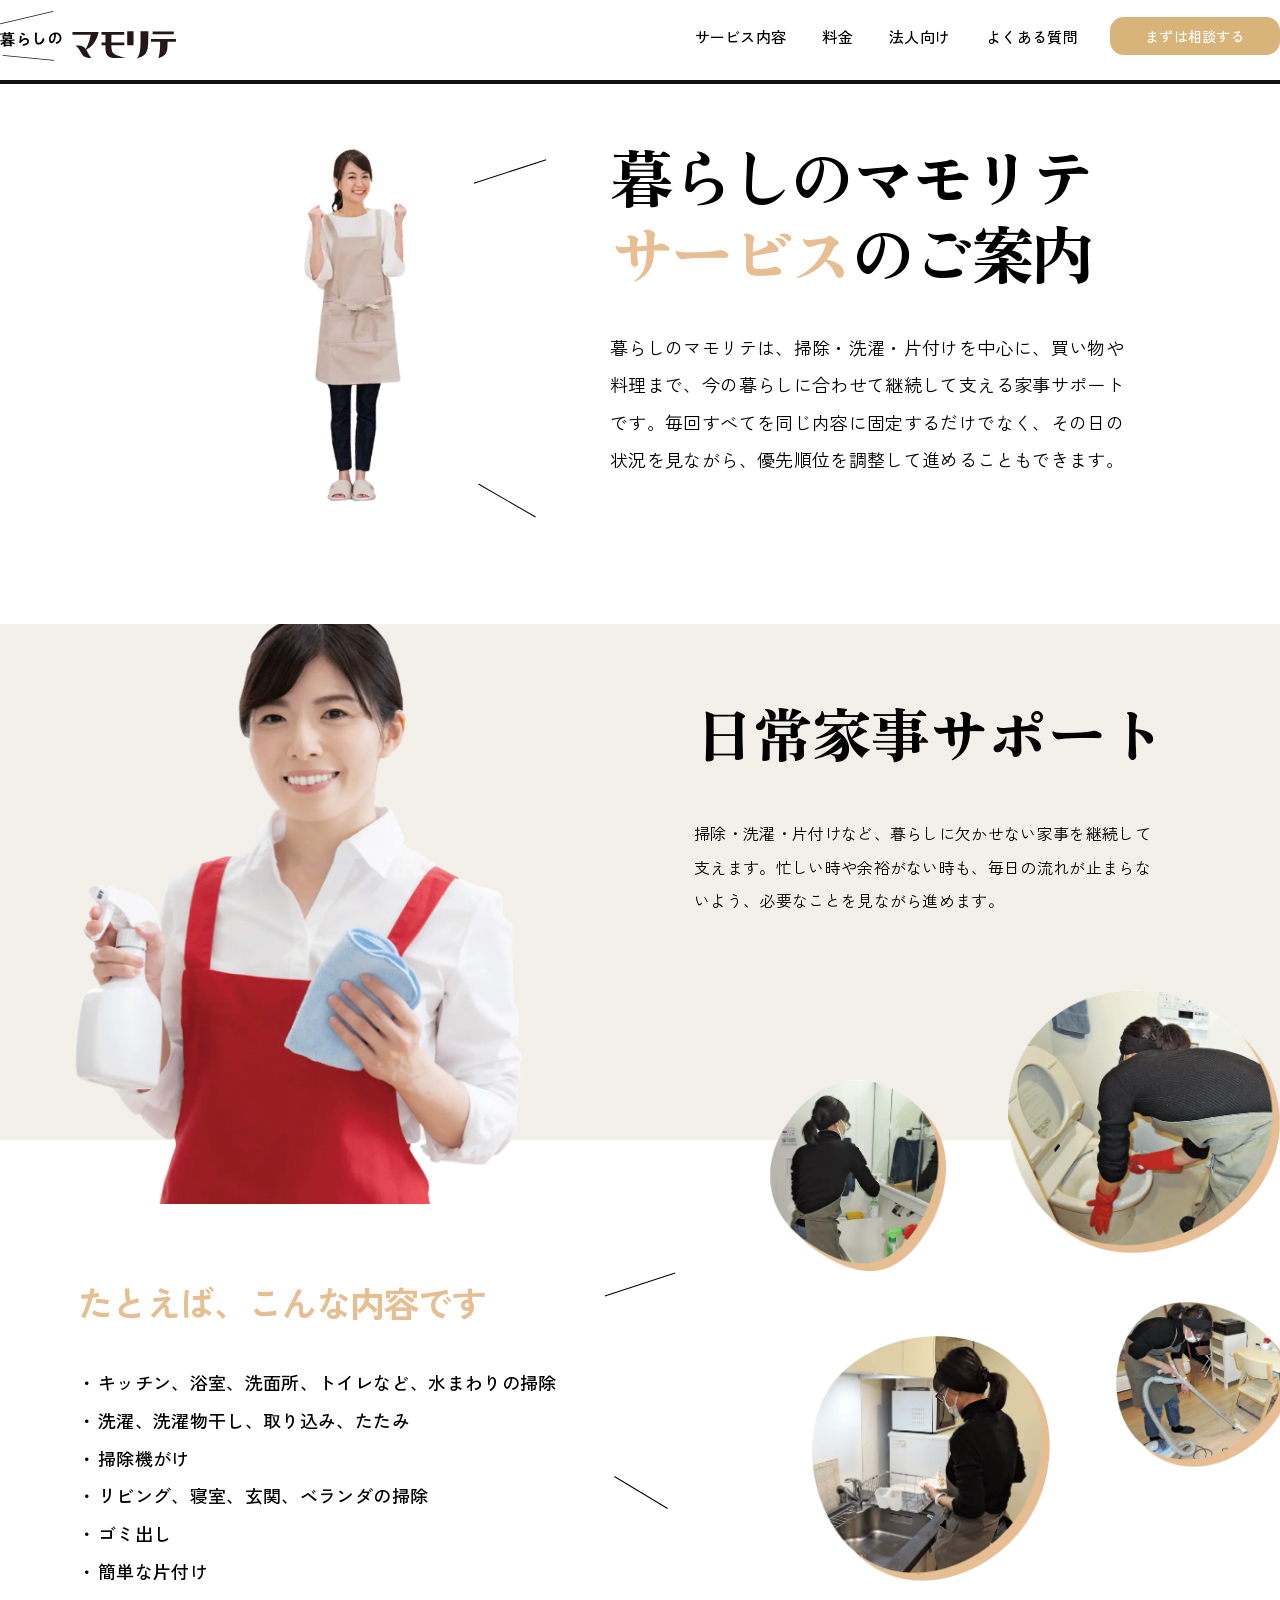
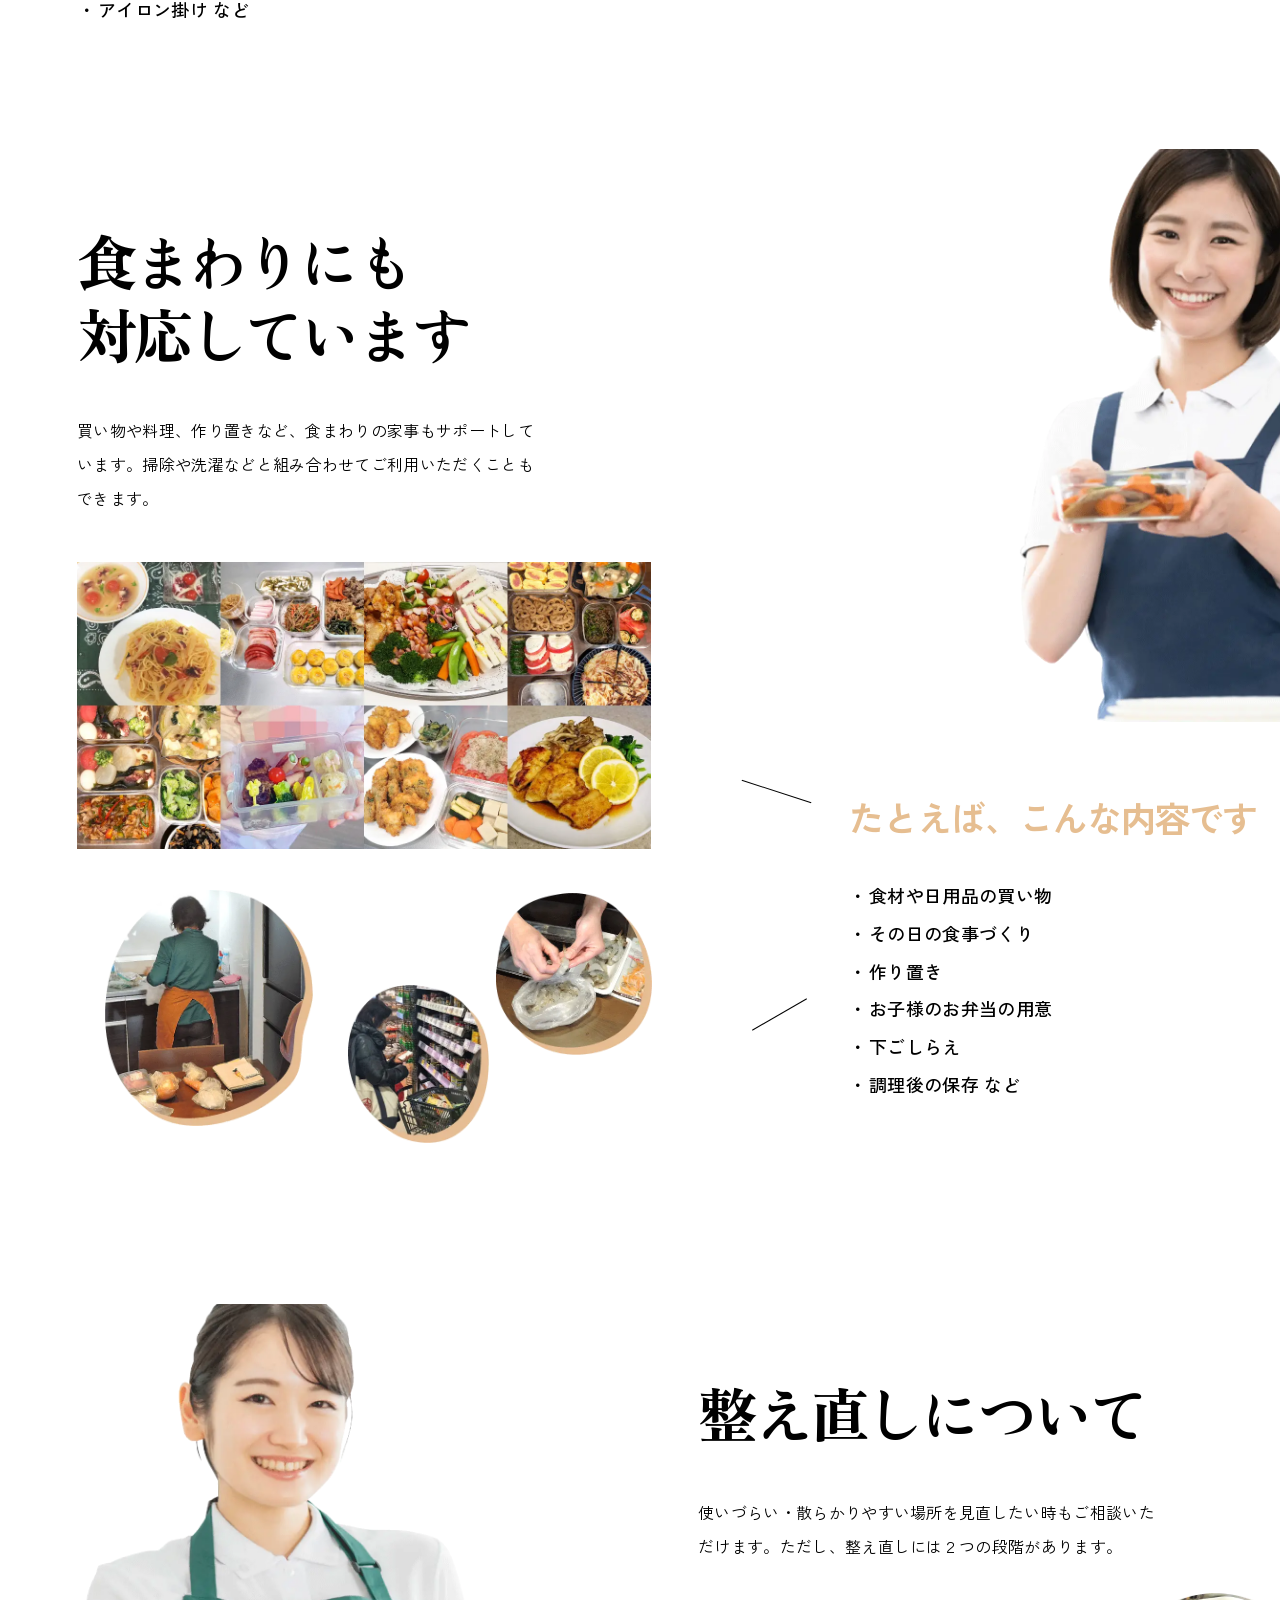
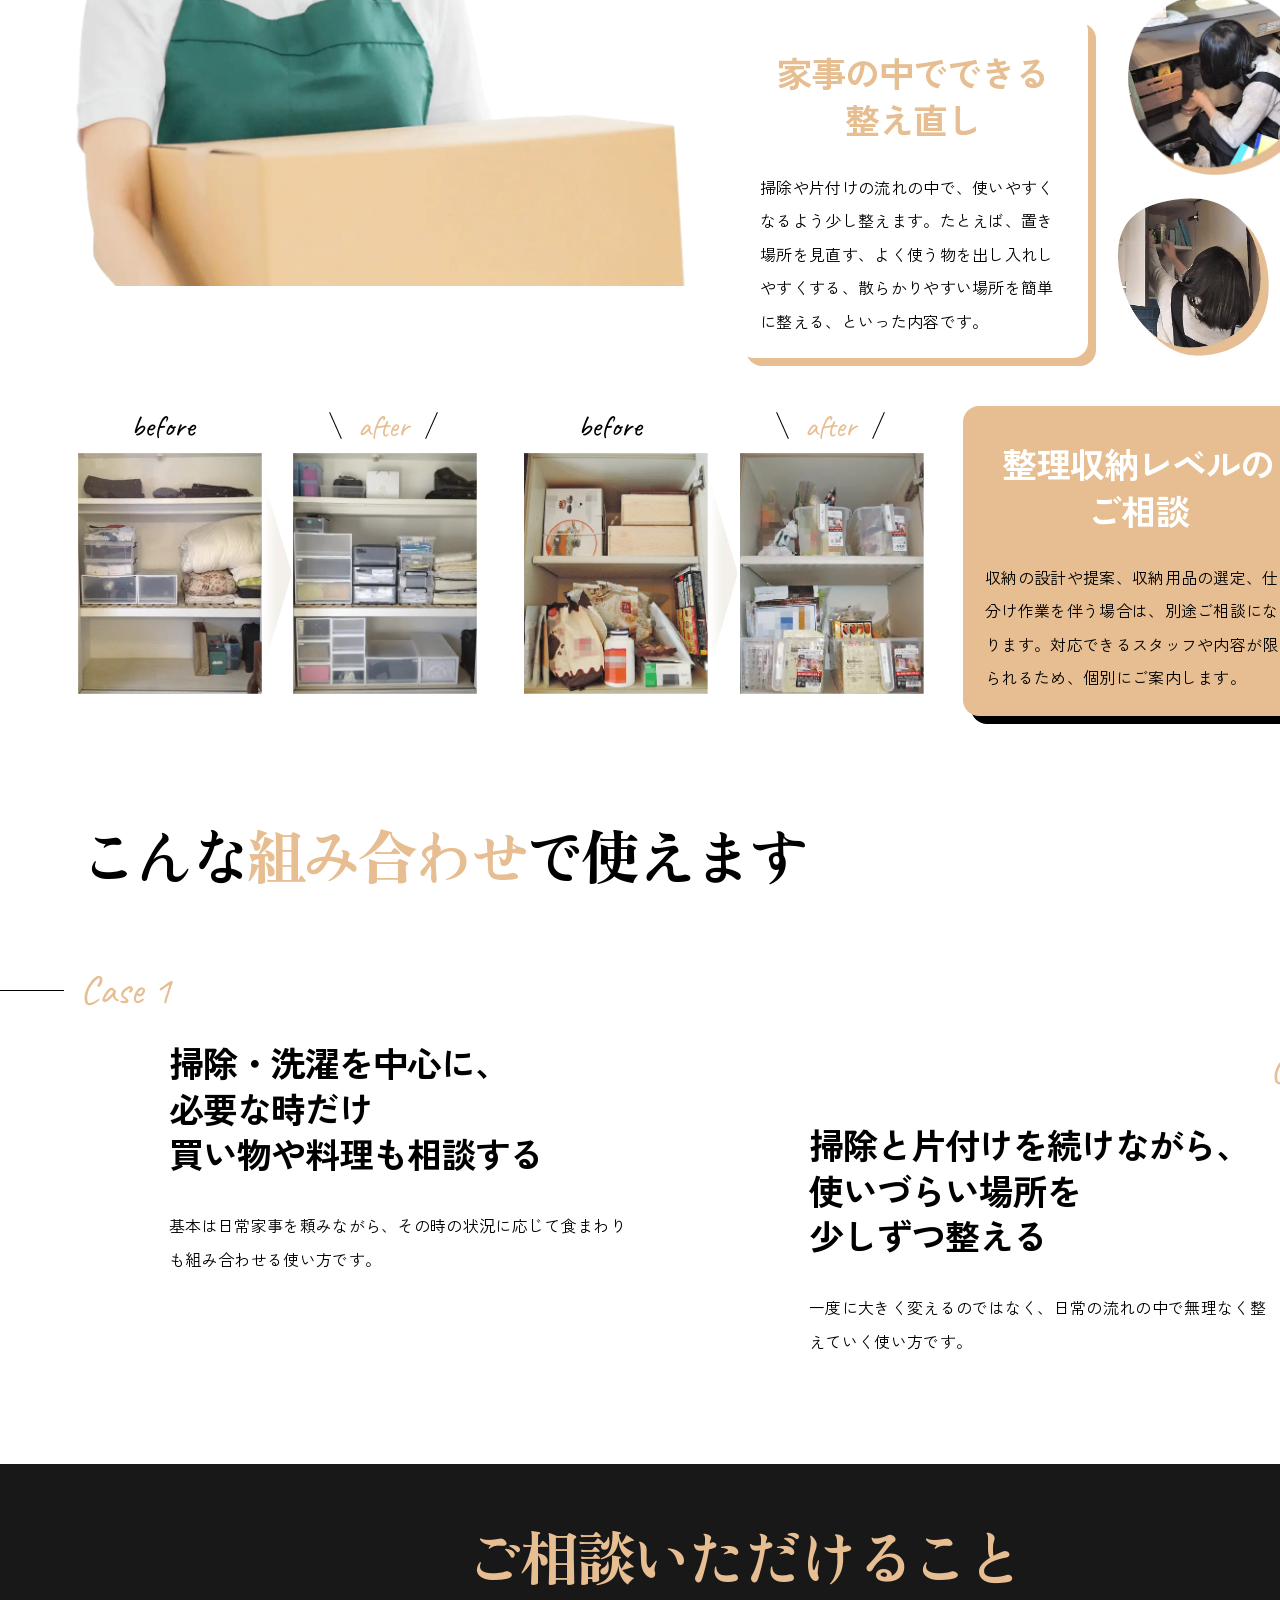
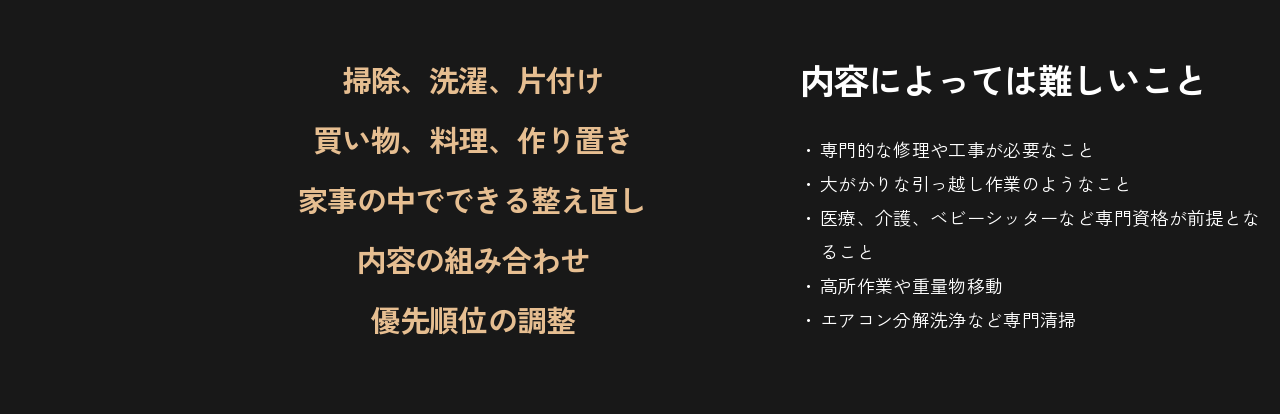
==== commit 72ab1f7c: "Add service consultable section" ====
--- a/service.html
+++ b/service.html
@@ -414,6 +414,44 @@
 
       </div>
     </section>
+
+    <section
+      class="service-consultable-section"
+      aria-labelledby="service-consultable-title"
+    >
+      <div class="service-consultable-stage">
+
+        <h2
+          class="service-consultable-title"
+          id="service-consultable-title"
+        >
+          ご相談いただけること
+        </h2>
+
+        <ul class="service-consultable-can-list">
+          <li>掃除、洗濯、片付け</li>
+          <li>買い物、料理、作り置き</li>
+          <li>家事の中でできる整え直し</li>
+          <li>内容の組み合わせ</li>
+          <li>優先順位の調整</li>
+        </ul>
+
+        <div class="service-consultable-difficult">
+          <h3 class="service-consultable-difficult-title">
+            内容によっては難しいこと
+          </h3>
+
+          <ul class="service-consultable-difficult-list">
+            <li>専門的な修理や工事が必要なこと</li>
+            <li>大がかりな引っ越し作業のようなこと</li>
+            <li>医療、介護、ベビーシッターなど専門資格が前提とな<br>ること</li>
+            <li>高所作業や重量物移動</li>
+            <li>エアコン分解洗浄など専門清掃</li>
+          </ul>
+        </div>
+
+      </div>
+    </section>
   </main>
 </body>
 </html>
--- a/style.css
+++ b/style.css
@@ -3431,27 +3431,27 @@
   position: absolute;
   left: 0;
   top: 0;
-  width: 190px;
-  height: 46px;
+  width: auto;
+  height: 40px;
+  display: flex;
+  align-items: center;
+  gap: 16px;
 }
 
 .service-combination-line {
-  position: absolute;
-  display: block;
+  position: static;
+  display: block;
+  flex: 0 0 auto;
   height: 1px;
   background: #000000;
 }
 
 .service-combination-line-left {
-  left: 0;
-  top: 11px;
   width: 64px;
 }
 
 .service-combination-case-01 .service-combination-case-label {
-  position: absolute;
-  left: 79px;
-  top: 0;
+  position: static;
 }
 
 .service-combination-case-01 .service-combination-case-title {
@@ -3477,22 +3477,23 @@
 
 .service-combination-case-02 .service-combination-case-label-wrap {
   position: absolute;
-  left: 0;
+  right: 0;
   top: 0;
-  width: 631px;
-  height: 46px;
+  width: auto;
+  height: 40px;
+  display: flex;
+  align-items: center;
+  gap: 16px;
 }
 
 .service-combination-case-02 .service-combination-case-label {
-  position: absolute;
-  left: 466px;
-  top: 0;
+  position: static;
+  order: 1;
 }
 
 .service-combination-line-right {
-  left: 568px;
-  top: 12px;
   width: 63px;
+  order: 2;
 }
 
 .service-combination-case-02 .service-combination-case-title {
@@ -3510,11 +3511,12 @@
 }
 
 .service-combination-case-label {
+  position: static;
   margin: 0;
   padding: 0;
   color: #e6be91;
   font-family: "Caveat", cursive;
-  font-size: 45px;
+  font-size: 40px;
   line-height: 1;
   font-weight: 400;
   letter-spacing: 0;
@@ -3557,3 +3559,127 @@
     transform-origin: top center;
   }
 }
+
+.service-consultable-section {
+  position: relative;
+  width: 100%;
+  height: 550px;
+  overflow: hidden;
+  background: #181818;
+  box-sizing: border-box;
+}
+
+.service-consultable-stage {
+  position: relative;
+  width: 1440px;
+  height: 550px;
+  margin: 0 auto;
+  overflow: visible;
+  background: #181818;
+  box-sizing: border-box;
+}
+
+.service-consultable-title {
+  position: absolute;
+  left: 464px;
+  top: 61px;
+  width: 520px;
+  margin: 0;
+  padding: 0;
+  color: #e6be91;
+  font-family: "Zen Antique", serif;
+  font-size: 60px;
+  line-height: 1;
+  font-weight: 400;
+  font-kerning: normal;
+  font-feature-settings: "palt" 1;
+  font-variant-east-asian: proportional-width;
+  letter-spacing: -0.07em;
+  text-align: center;
+  white-space: nowrap;
+}
+
+.service-consultable-can-list {
+  position: absolute;
+  left: 268px;
+  top: 185px;
+  width: 410px;
+  margin: 0;
+  padding: 0;
+  list-style: none;
+  color: #e6be91;
+  font-family: "Zen Kaku Gothic New", "Noto Sans JP", sans-serif;
+  font-size: 30px;
+  line-height: 60px;
+  font-weight: 700;
+  font-kerning: normal;
+  font-feature-settings: "palt" 1;
+  font-variant-east-asian: proportional-width;
+  letter-spacing: -0.03em;
+  text-align: center;
+}
+
+.service-consultable-can-list li {
+  margin: 0;
+  padding: 0;
+  white-space: nowrap;
+}
+
+.service-consultable-difficult {
+  position: absolute;
+  left: 800px;
+  top: 192px;
+  width: 560px;
+}
+
+.service-consultable-difficult-title {
+  margin: 0;
+  padding: 0;
+  color: #ffffff;
+  font-family: "Zen Kaku Gothic New", "Noto Sans JP", sans-serif;
+  font-size: 35px;
+  line-height: 45.5px;
+  font-weight: 700;
+  font-kerning: normal;
+  font-feature-settings: "palt" 1;
+  font-variant-east-asian: proportional-width;
+  letter-spacing: -0.03em;
+  white-space: nowrap;
+}
+
+.service-consultable-difficult-list {
+  margin: 30px 0 0;
+  padding: 0;
+  list-style: none;
+  color: #ffffff;
+  font-family: "Zen Kaku Gothic New", "Noto Sans JP", sans-serif;
+  font-size: 18px;
+  line-height: 34.2px;
+  font-weight: 400;
+  font-feature-settings: normal;
+  letter-spacing: 0.02em;
+}
+
+.service-consultable-difficult-list li {
+  position: relative;
+  margin: 0;
+  padding-left: 1.1em;
+}
+
+.service-consultable-difficult-list li::before {
+  content: "・";
+  position: absolute;
+  left: 0;
+  top: 0;
+}
+
+@media (max-width: 1439px) and (min-width: 769px) {
+  .service-consultable-section {
+    height: calc(550px * (100vw / 1440));
+  }
+
+  .service-consultable-stage {
+    transform: scale(calc(100vw / 1440));
+    transform-origin: top center;
+  }
+}
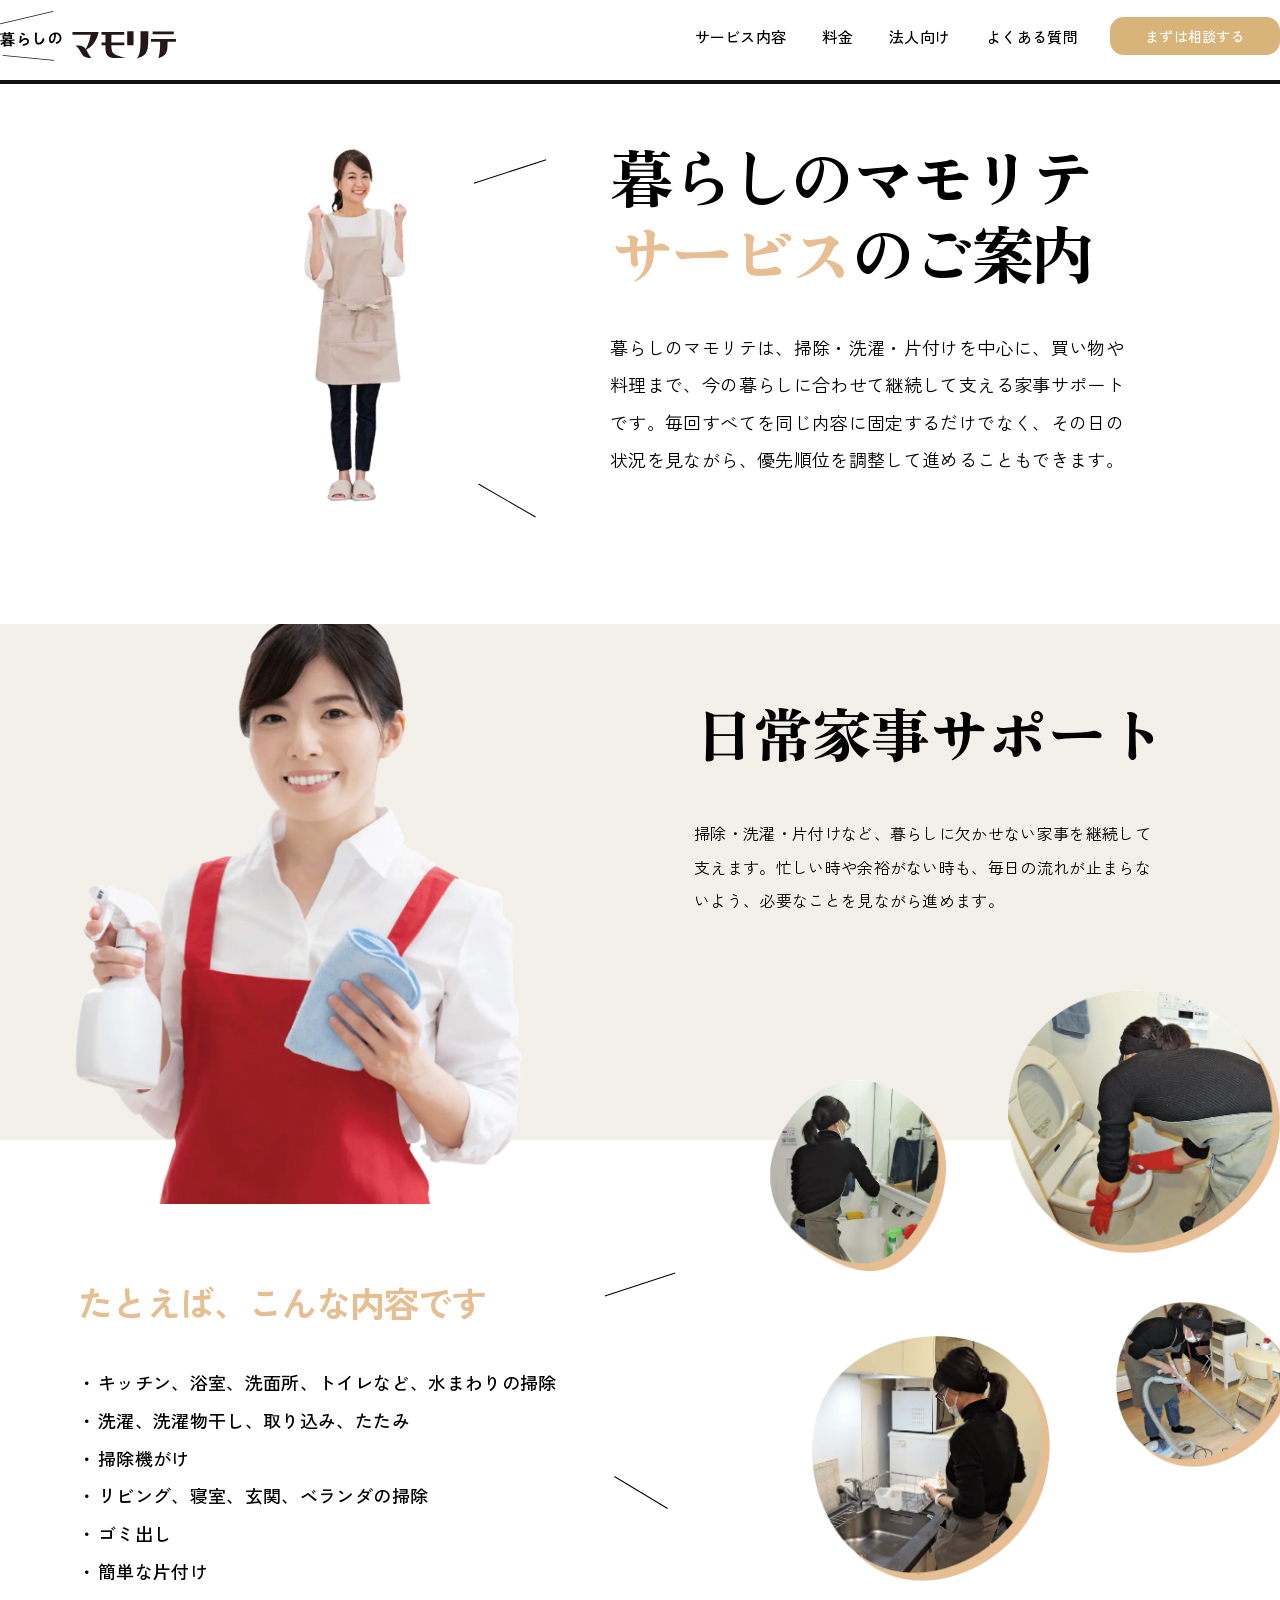
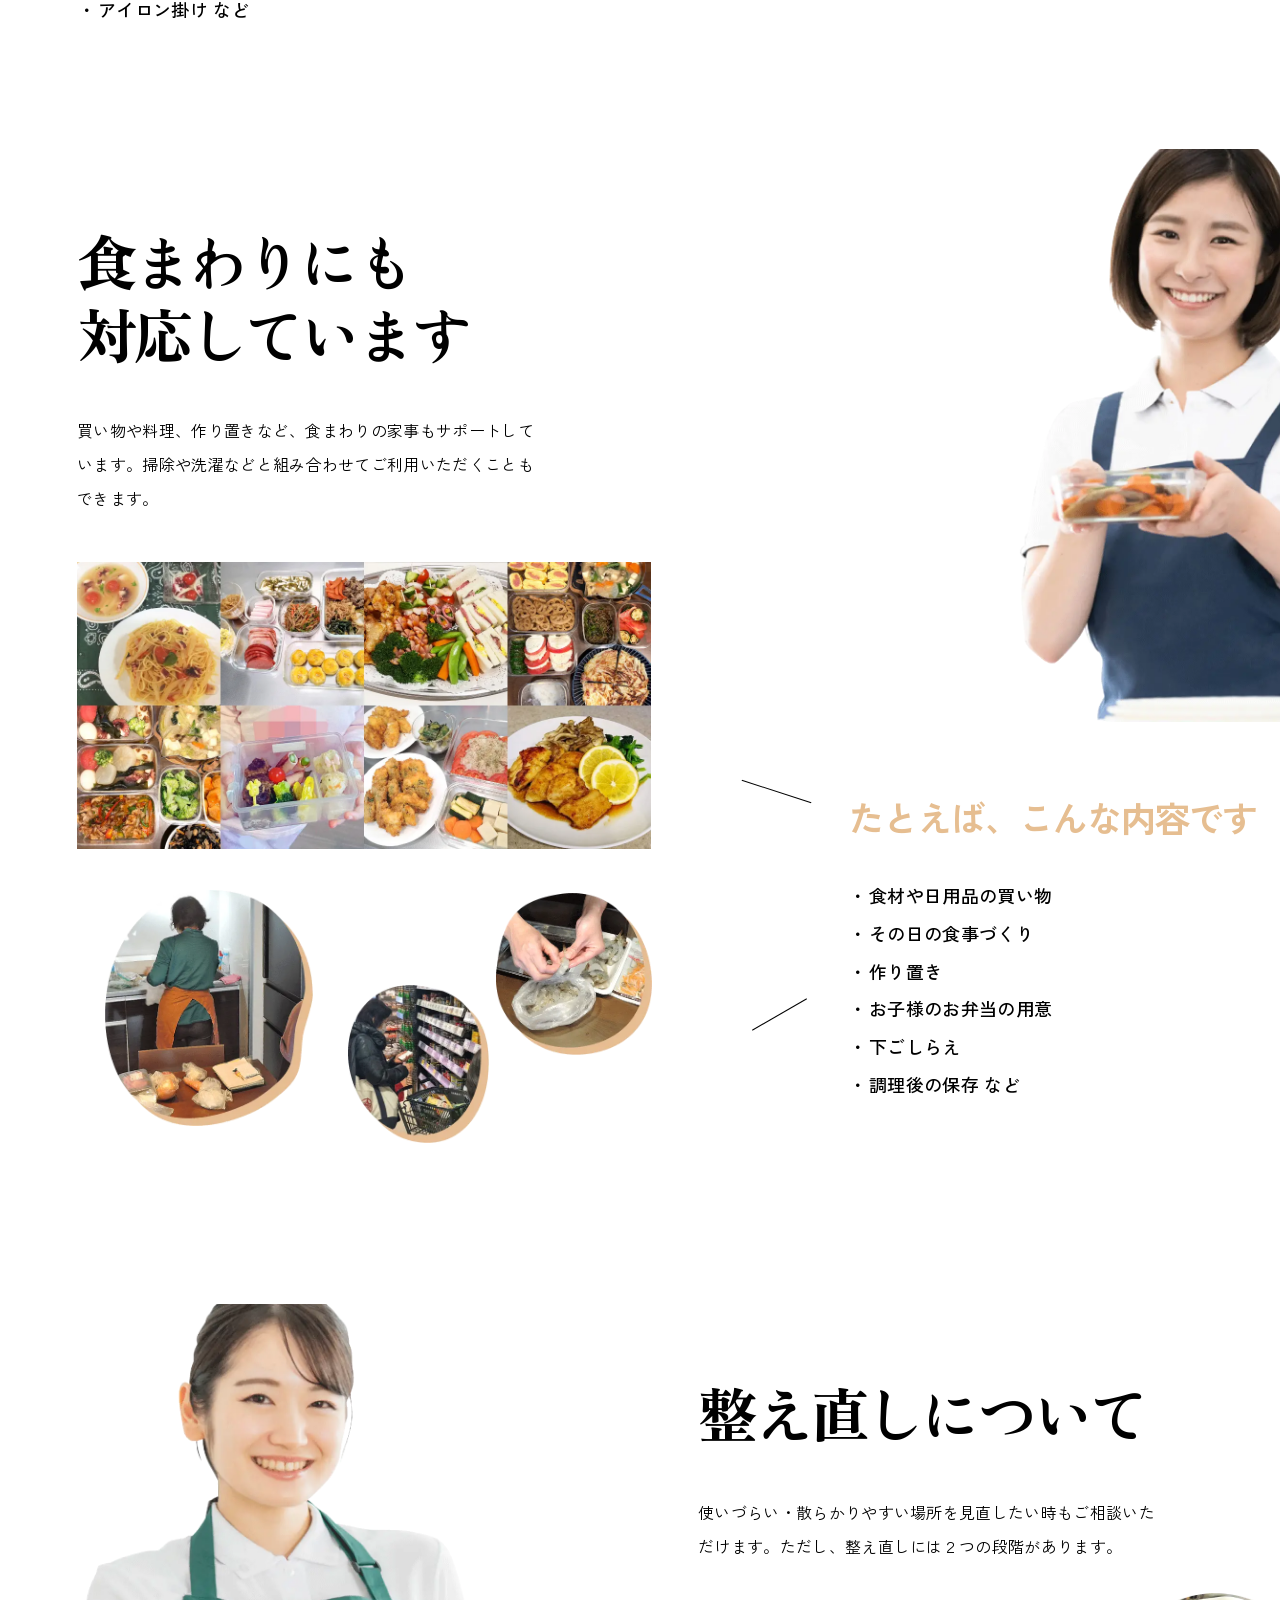
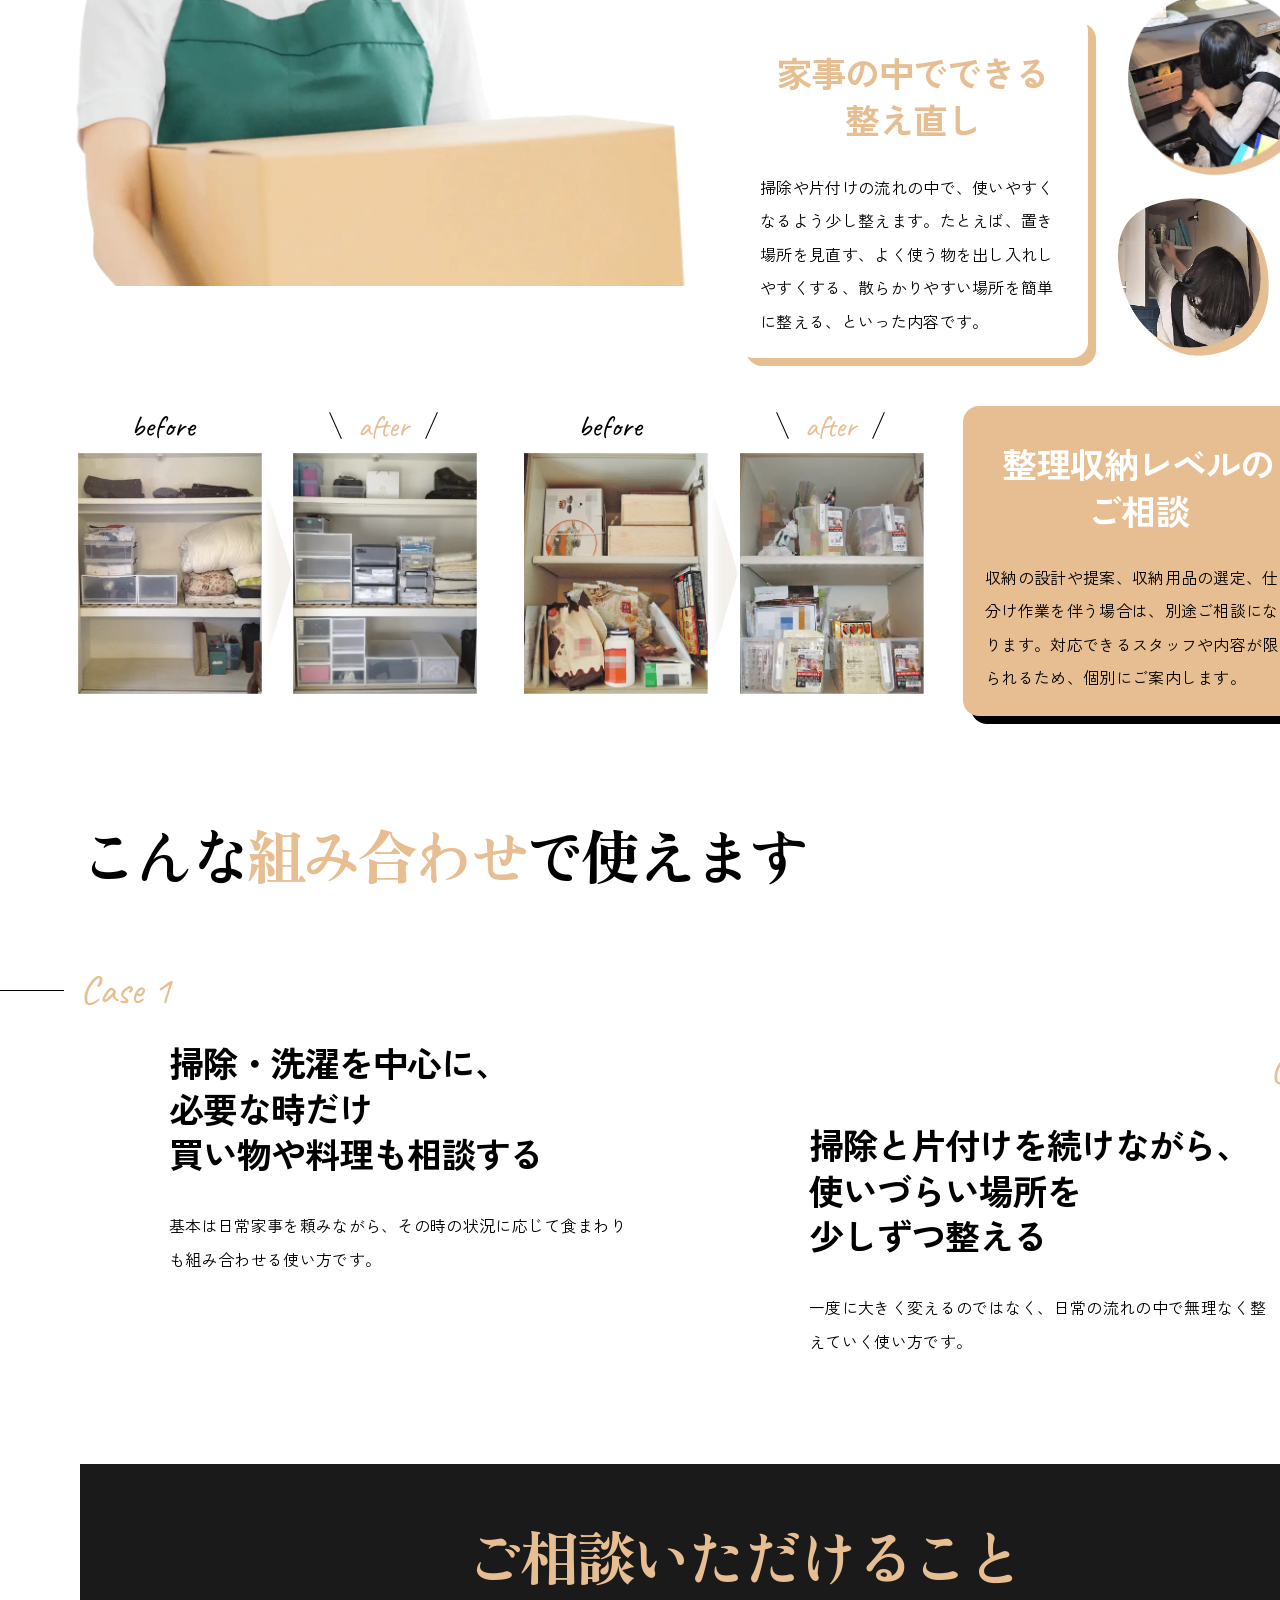
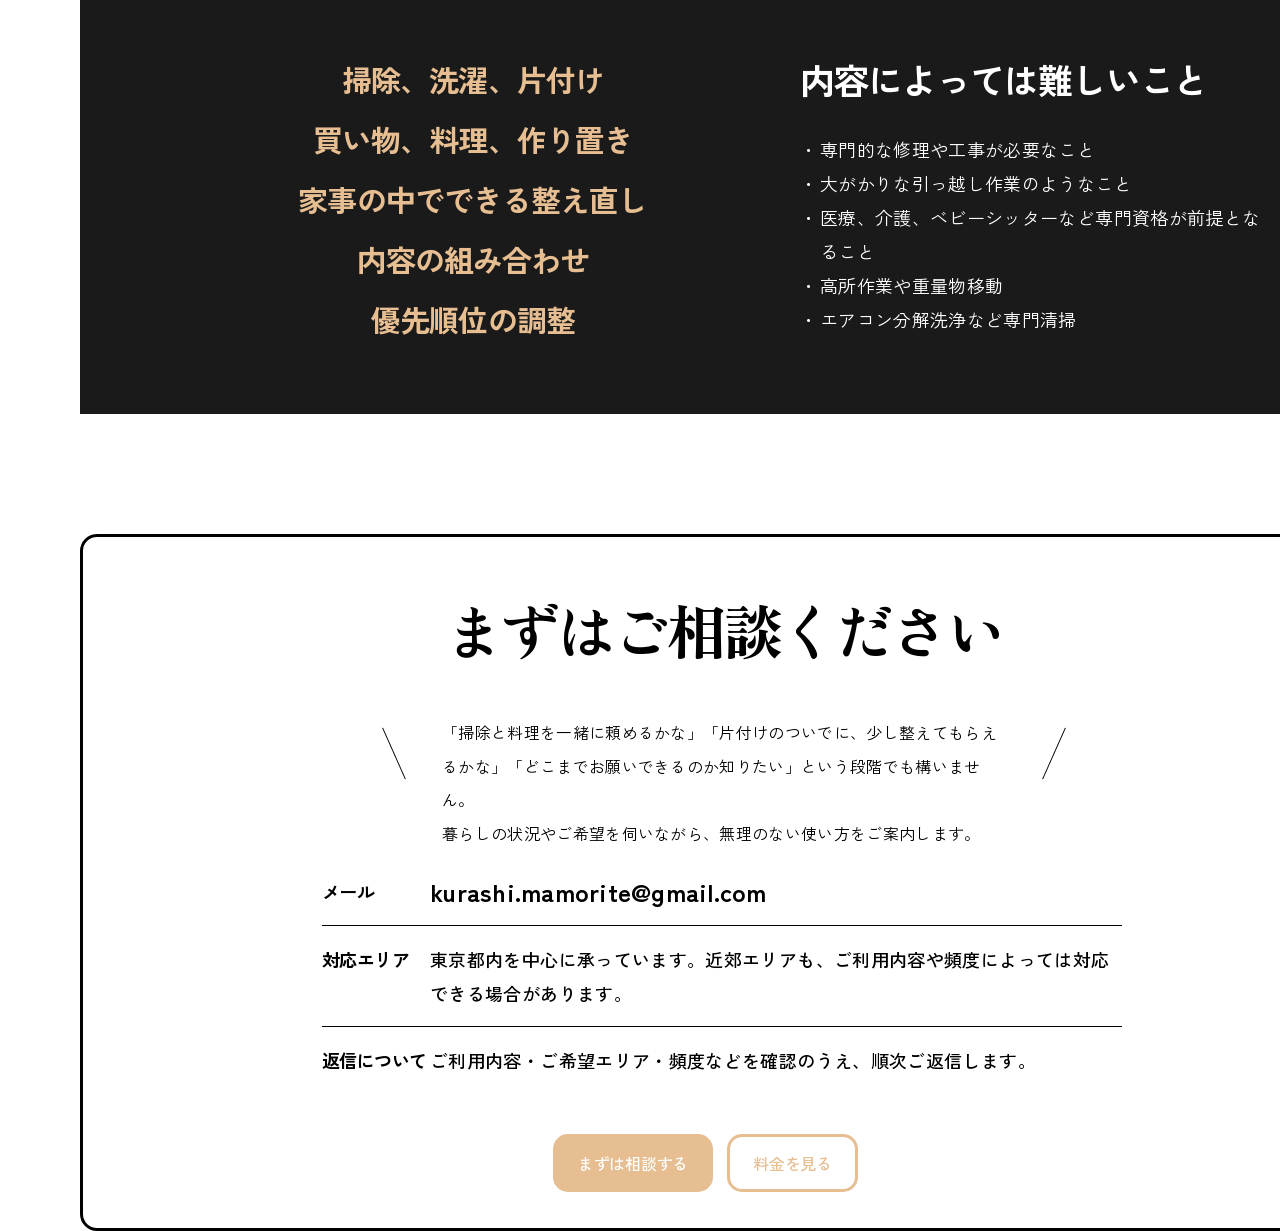
==== commit ce2b0e9e: "Add service contact consultation block" ====
--- a/service.html
+++ b/service.html
@@ -452,6 +452,90 @@
 
       </div>
     </section>
+
+    <section
+      class="service-contact-section"
+      aria-labelledby="service-contact-title"
+    >
+      <div class="service-contact-stage">
+
+        <div class="service-contact-panel">
+
+          <h2
+            class="service-contact-title"
+            id="service-contact-title"
+          >
+            まずはご相談ください
+          </h2>
+
+          <div
+            class="service-contact-slash service-contact-slash-left"
+            aria-hidden="true"
+          ></div>
+
+          <p class="service-contact-lead">
+            「掃除と料理を一緒に頼めるかな」「片付けのついでに、少し整えてもらえ<br>
+            るかな」「どこまでお願いできるのか知りたい」という段階でも構いません。<br>
+            暮らしの状況やご希望を伺いながら、無理のない使い方をご案内します。
+          </p>
+
+          <div
+            class="service-contact-slash service-contact-slash-right"
+            aria-hidden="true"
+          ></div>
+
+          <div class="service-contact-info">
+
+            <div class="service-contact-row service-contact-row-email">
+              <p class="service-contact-label">メール</p>
+
+              <a
+                class="service-contact-email"
+                href="mailto:kurashi.mamorite@gmail.com"
+              >
+                kurashi.mamorite@gmail.com
+              </a>
+            </div>
+
+            <div class="service-contact-row service-contact-row-area">
+              <p class="service-contact-label">対応エリア</p>
+
+              <p class="service-contact-text">
+                東京都内を中心に承っています。近郊エリアも、ご利用内容や頻度によっては対応<br>
+                できる場合があります。
+              </p>
+            </div>
+
+            <div class="service-contact-row service-contact-row-reply">
+              <p class="service-contact-label">返信について</p>
+
+              <p class="service-contact-text">
+                ご利用内容・ご希望エリア・頻度などを確認のうえ、順次ご返信します。
+              </p>
+            </div>
+
+          </div>
+
+          <div class="service-contact-actions">
+            <a
+              class="service-contact-button service-contact-button-primary"
+              href="/#contact"
+            >
+              まずは相談する
+            </a>
+
+            <a
+              class="service-contact-button service-contact-button-secondary"
+              href="/#price"
+            >
+              料金を見る
+            </a>
+          </div>
+
+        </div>
+
+      </div>
+    </section>
   </main>
 </body>
 </html>
--- a/style.css
+++ b/style.css
@@ -3565,7 +3565,7 @@
   width: 100%;
   height: 550px;
   overflow: hidden;
-  background: #181818;
+  background: #ffffff;
   box-sizing: border-box;
 }
 
@@ -3575,8 +3575,25 @@
   height: 550px;
   margin: 0 auto;
   overflow: visible;
-  background: #181818;
-  box-sizing: border-box;
+  background: transparent;
+  box-sizing: border-box;
+}
+
+.service-consultable-stage::before {
+  content: "";
+  position: absolute;
+  left: 80px;
+  top: 0;
+  width: 1280px;
+  height: 550px;
+  background: #1A1A1A;
+  z-index: 0;
+}
+
+.service-consultable-title,
+.service-consultable-can-list,
+.service-consultable-difficult {
+  z-index: 1;
 }
 
 .service-consultable-title {
@@ -3683,3 +3700,252 @@
     transform-origin: top center;
   }
 }
+
+.service-contact-section {
+  position: relative;
+  width: 100%;
+  height: 697px;
+  margin-top: 120px;
+  overflow: hidden;
+  background: #ffffff;
+  box-sizing: border-box;
+}
+
+.service-contact-stage {
+  position: relative;
+  width: 1440px;
+  height: 697px;
+  margin: 0 auto;
+  overflow: visible;
+  background: #ffffff;
+  box-sizing: border-box;
+}
+
+.service-contact-panel {
+  position: absolute;
+  left: 80px;
+  top: 0;
+  width: 1280px;
+  height: 697px;
+  overflow: hidden;
+  background: #ffffff;
+  border: 3px solid #000000;
+  border-radius: 17px;
+  box-sizing: border-box;
+}
+
+.service-contact-title {
+  position: absolute;
+  left: 310px;
+  top: 62px;
+  width: 660px;
+  margin: 0;
+  padding: 0;
+  color: #000000;
+  font-family: "Zen Antique", serif;
+  font-size: 60px;
+  line-height: 1;
+  font-weight: 400;
+  font-kerning: normal;
+  font-feature-settings: "palt" 1;
+  font-variant-east-asian: proportional-width;
+  letter-spacing: -0.07em;
+  text-align: center;
+  white-space: nowrap;
+}
+
+.service-contact-lead {
+  position: absolute;
+  left: 359px;
+  top: 179px;
+  width: 570px;
+  margin: 0;
+  padding: 0;
+  color: #000000;
+  font-family: "Zen Kaku Gothic New", "Noto Sans JP", sans-serif;
+  font-size: 16px;
+  line-height: 33.6px;
+  font-weight: 400;
+  font-feature-settings: normal;
+  letter-spacing: 0.02em;
+  text-align: left;
+}
+
+.service-contact-slash {
+  position: absolute;
+  display: block;
+  width: 56px;
+  height: 1px;
+  background: #000000;
+  transform-origin: center;
+}
+
+.service-contact-slash-left {
+  left: 283px;
+  top: 216px;
+  transform: rotate(66deg);
+}
+
+.service-contact-slash-right {
+  left: 943px;
+  top: 216px;
+  transform: rotate(-66deg);
+}
+
+.service-contact-info {
+  position: absolute;
+  left: 239px;
+  top: 337px;
+  width: 800px;
+  height: 198px;
+}
+
+.service-contact-row {
+  position: absolute;
+  left: 0;
+  width: 800px;
+  box-sizing: border-box;
+}
+
+.service-contact-row::after {
+  content: "";
+  position: absolute;
+  left: 0;
+  bottom: 0;
+  width: 800px;
+  height: 1px;
+  background: #000000;
+}
+
+.service-contact-label {
+  position: absolute;
+  left: 0;
+  top: 0;
+  width: 108px;
+  margin: 0;
+  padding: 0;
+  color: #000000;
+  font-family: "Zen Kaku Gothic New", "Noto Sans JP", sans-serif;
+  font-size: 18px;
+  line-height: 34.2px;
+  font-weight: 700;
+  font-kerning: normal;
+  font-feature-settings: "palt" 1;
+  font-variant-east-asian: proportional-width;
+  letter-spacing: -0.03em;
+  white-space: nowrap;
+}
+
+.service-contact-text {
+  position: absolute;
+  left: 108px;
+  top: 0;
+  width: 692px;
+  margin: 0;
+  padding: 0;
+  color: #000000;
+  font-family: "Zen Kaku Gothic New", "Noto Sans JP", sans-serif;
+  font-size: 18px;
+  line-height: 34.2px;
+  font-weight: 500;
+  font-feature-settings: normal;
+  letter-spacing: 0.02em;
+}
+
+.service-contact-row-email {
+  top: 0;
+  height: 52px;
+}
+
+.service-contact-email {
+  position: absolute;
+  left: 108px;
+  top: 0;
+  color: #000000;
+  font-family: "Zen Kaku Gothic New", "Noto Sans JP", sans-serif;
+  font-size: 25px;
+  line-height: 34.2px;
+  font-weight: 700;
+  font-feature-settings: normal;
+  letter-spacing: 0.01em;
+  text-decoration: none;
+  white-space: nowrap;
+}
+
+.service-contact-row-area {
+  top: 52px;
+  height: 101px;
+}
+
+.service-contact-row-area .service-contact-label,
+.service-contact-row-area .service-contact-text {
+  top: 16px;
+}
+
+.service-contact-row-reply {
+  top: 153px;
+  height: 45px;
+}
+
+.service-contact-row-reply::after {
+  display: none;
+}
+
+.service-contact-row-reply .service-contact-label,
+.service-contact-row-reply .service-contact-text {
+  top: 16px;
+}
+
+.service-contact-actions {
+  position: absolute;
+  left: 470px;
+  top: 597px;
+  display: flex;
+  align-items: center;
+  gap: 14px;
+  height: 58px;
+}
+
+.service-contact-button {
+  display: flex;
+  align-items: center;
+  justify-content: center;
+  height: 58px;
+  box-sizing: border-box;
+  border-radius: 15px;
+  font-family: "Zen Kaku Gothic New", "Noto Sans JP", sans-serif;
+  font-size: 16px;
+  line-height: 1;
+  font-weight: 500;
+  font-feature-settings: "palt" 1;
+  font-variant-east-asian: proportional-width;
+  letter-spacing: -0.02em;
+  text-decoration: none;
+  cursor: pointer;
+}
+
+.service-contact-button-primary {
+  width: 160px;
+  color: #ffffff;
+  background: #e6be91;
+  border: 2px solid #e6be91;
+}
+
+.service-contact-button-secondary {
+  width: 131px;
+  color: #e6be91;
+  background: #ffffff;
+  border: 3px solid #e6be91;
+}
+
+@media (max-width: 1439px) and (min-width: 769px) {
+  .service-contact-section {
+    height: calc(697px * (100vw / 1440));
+    margin-top: calc(120px * (100vw / 1440));
+  }
+
+  .service-contact-stage {
+    transform: scale(calc(100vw / 1440));
+    transform-origin: top center;
+  }
+}
